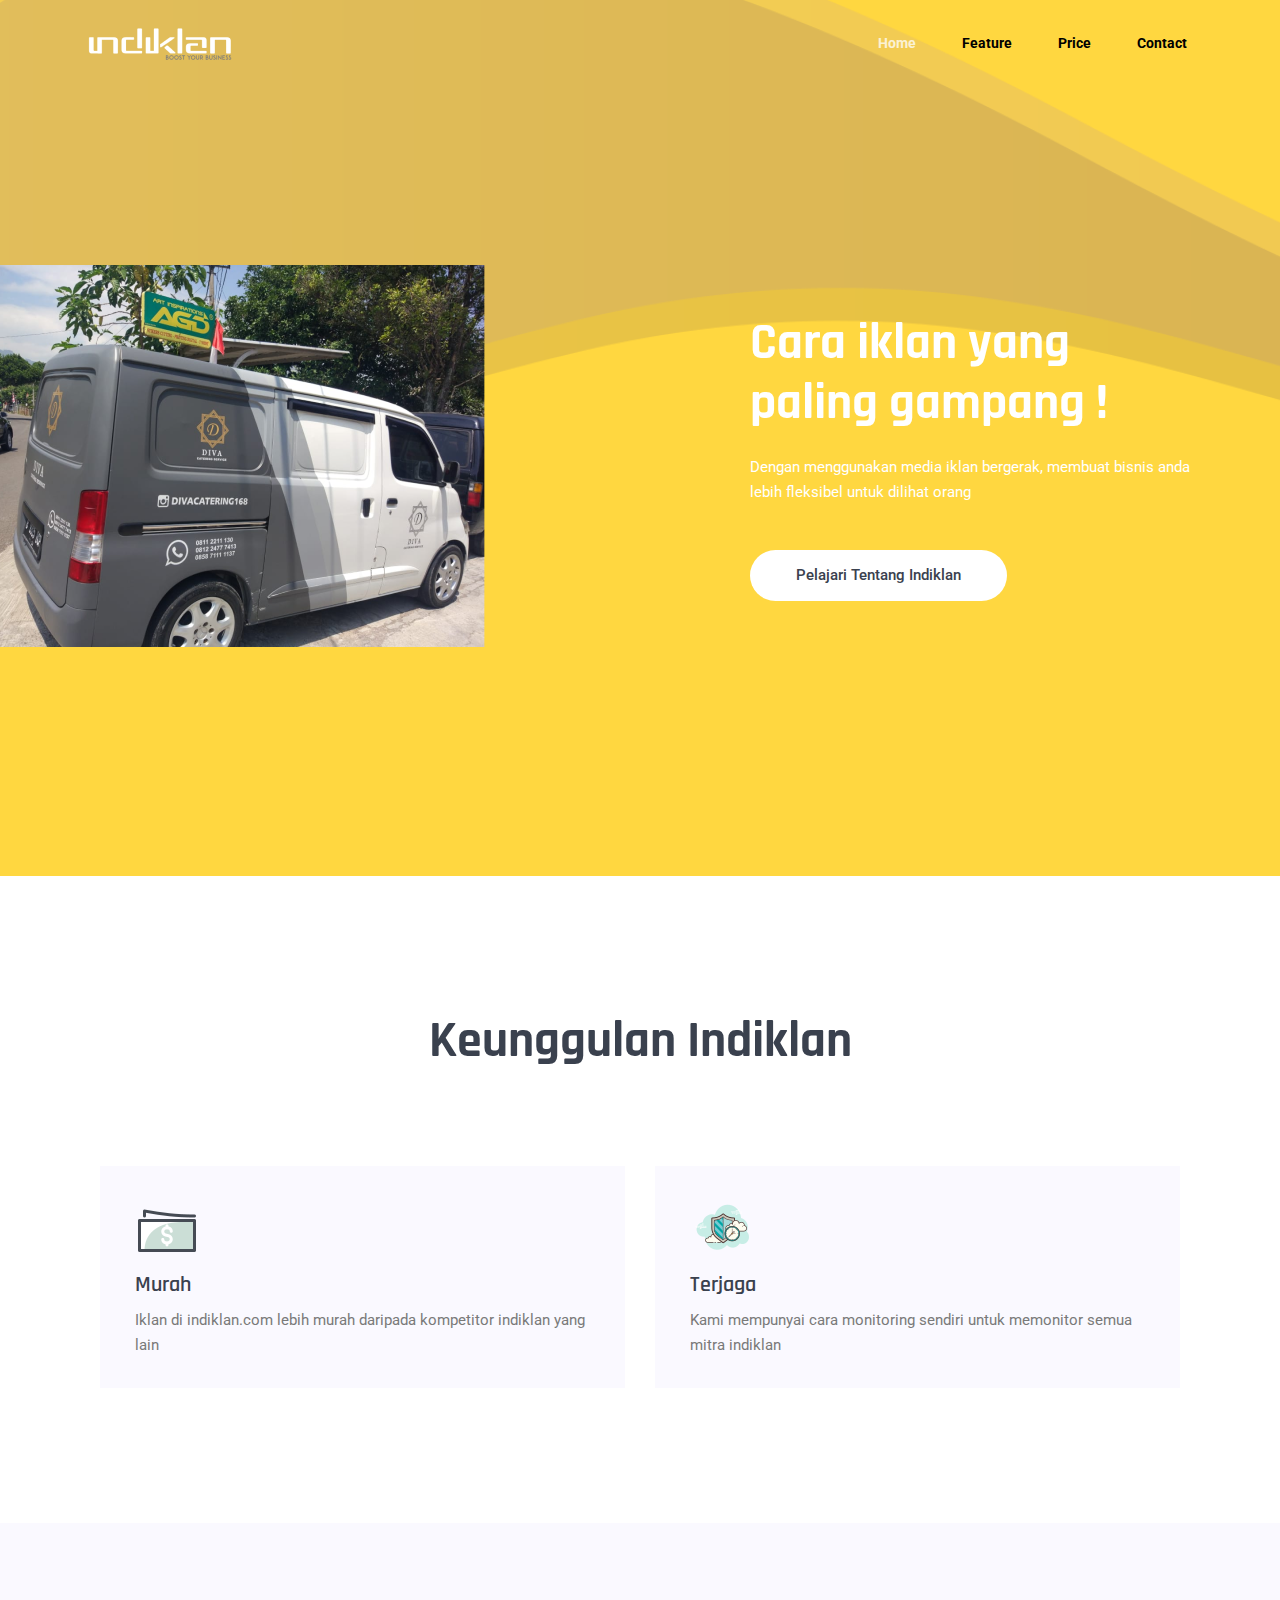
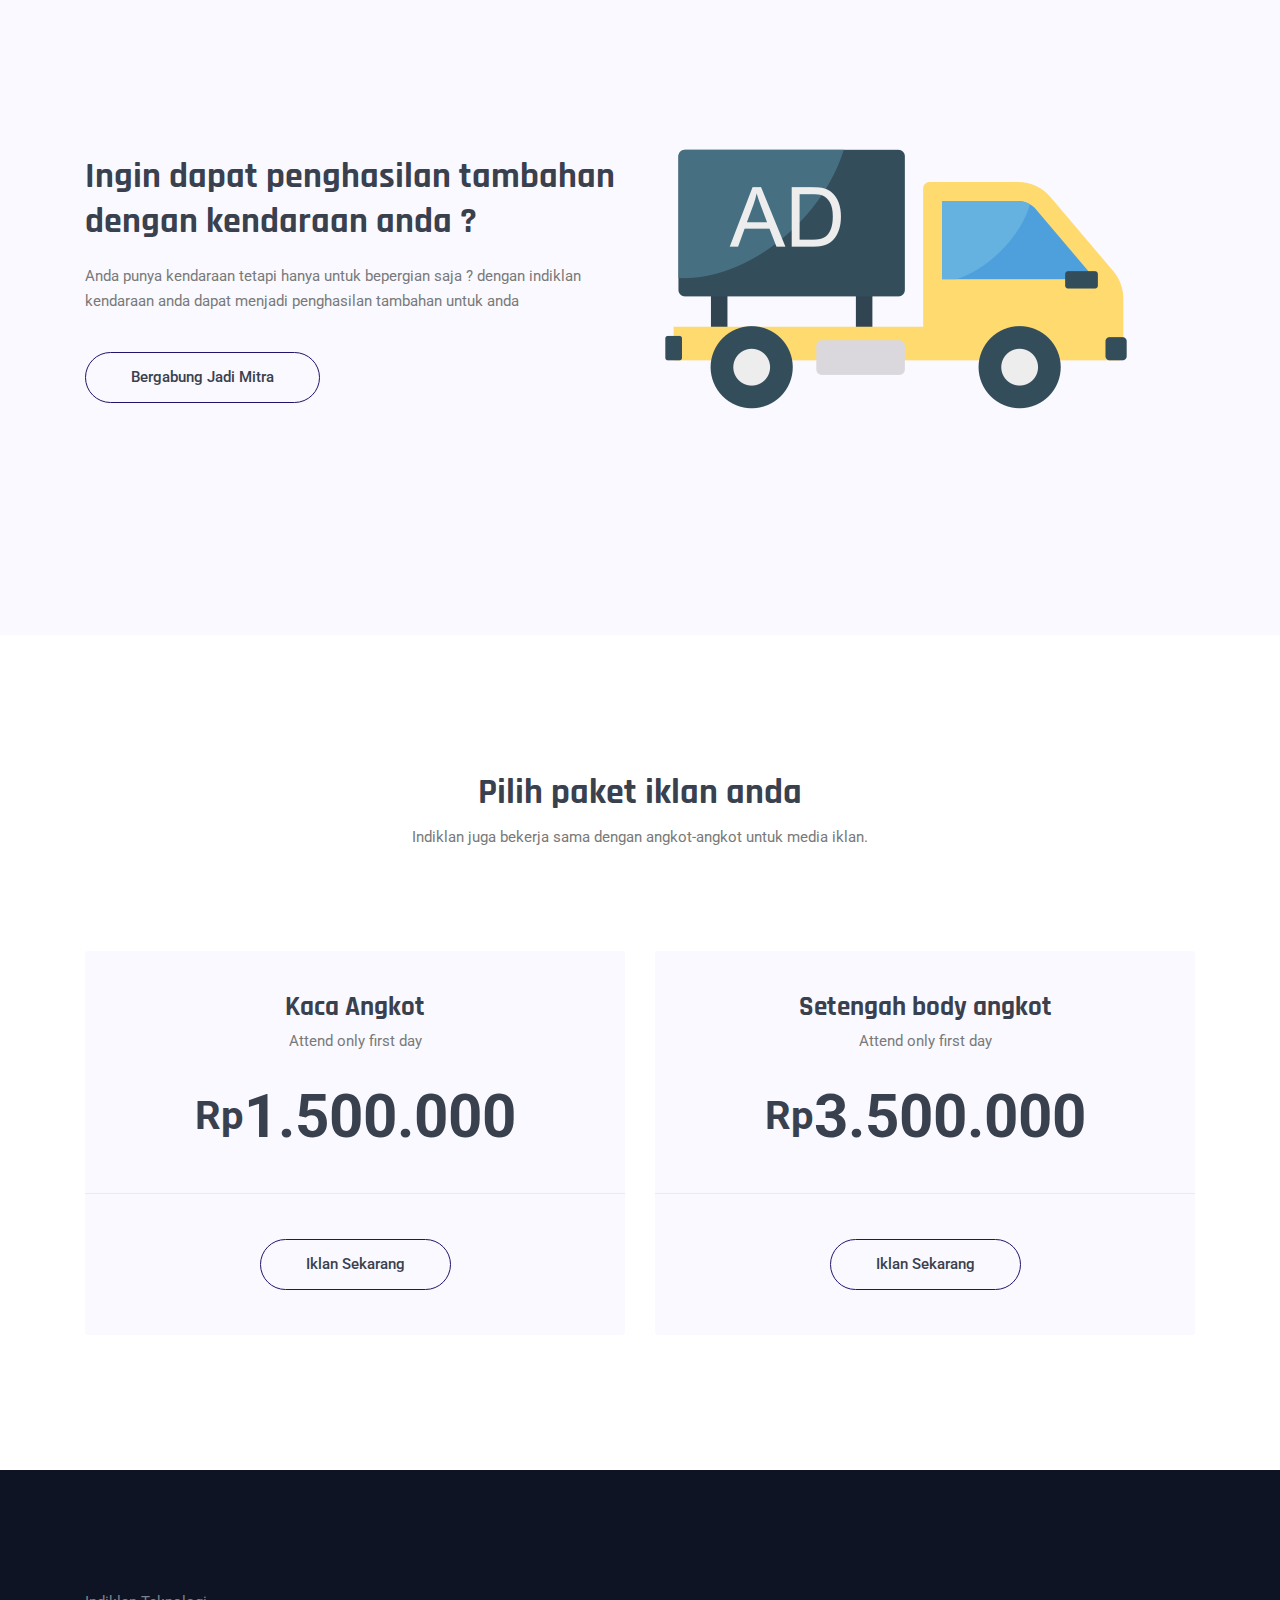
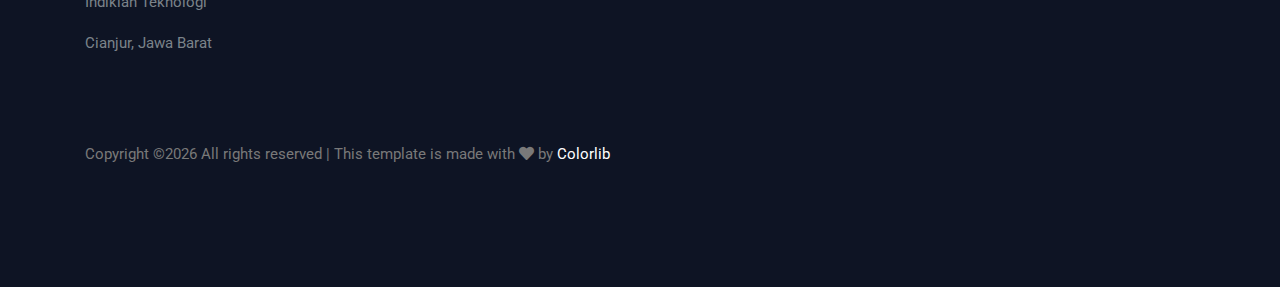
==== index.html @ 78832975 "First commit" ====
<!DOCTYPE html>
<html lang="en">
<head>
  <meta charset="UTF-8">
  <meta name="viewport" content="width=device-width, initial-scale=1.0">
  <meta http-equiv="X-UA-Compatible" content="ie=edge">
  <title>Indiklan Teknologi</title>
	<link rel="icon" href="img/Titleicon.png" type="image/png">

  <link rel="stylesheet" href="vendors/bootstrap/bootstrap.min.css">
  <link rel="stylesheet" href="vendors/fontawesome/css/all.min.css">
  <link rel="stylesheet" href="vendors/themify-icons/themify-icons.css">
  <link rel="stylesheet" href="vendors/linericon/style.css">
  <link rel="stylesheet" href="vendors/owl-carousel/owl.theme.default.min.css">
  <link rel="stylesheet" href="vendors/owl-carousel/owl.carousel.min.css">

  <link rel="stylesheet" href="css/style.css">
</head>
<body>
  <!--================Header Menu Area =================-->
  <header class="header_area">
    <div class="main_menu">
      <nav class="navbar navbar-expand-lg navbar-light">
        <div class="container box_1620">
          <!-- Brand and toggle get grouped for better mobile display -->
          <a class="navbar-brand logo_h" href="index.html"><img src="img/logo-indiklan.png" alt=""></a>
          <button class="navbar-toggler" type="button" data-toggle="collapse" data-target="#navbarSupportedContent" aria-controls="navbarSupportedContent" aria-expanded="false" aria-label="Toggle navigation">
            <span class="icon-bar"></span>
            <span class="icon-bar"></span>
            <span class="icon-bar"></span>
          </button>
          <!-- Collect the nav links, forms, and other content for toggling -->
          <div class="collapse navbar-collapse offset" id="navbarSupportedContent">
            <ul class="nav navbar-nav menu_nav justify-content-end">
              <li class="nav-item active"><a class="nav-link" href="index.html">Home</a></li> 
              <li class="nav-item"><a class="nav-link" href="#feature">Feature</a></li> 
              <li class="nav-item"><a class="nav-link" href="#price">Price</a>
              <li class="nav-item"><a class="nav-link" href="contact.html">Contact</a></li>
            </ul>
          </div> 
        </div>
      </nav>
    </div>
  </header>
  <!--================Header Menu Area =================-->


  <main class="side-main">
    <!--================ Hero sm Banner start =================-->      
    <section class="hero-banner mb-30px">
      <div class="container">
        <div class="row">
          <div class="col-lg-7">
            <div class="hero-banner__img">
              <img class="img-fluid" src="img/home/car-sample.png" alt="">
            </div>
          </div>
          <div class="col-lg-5 pt-5">
            <div class="hero-banner__content">
              <h1>Cara iklan yang paling gampang !</h1>
              <p>Dengan menggunakan media iklan bergerak, membuat bisnis anda lebih fleksibel untuk dilihat orang</p>
              <a class="button bg" href="#">Pelajari tentang Indiklan</a>
            </div>
          </div>
        </div>
      </div>
    </section>
    <!--================ Hero sm Banner end =================-->

    <!--================ Feature section start =================-->      
    <section id="feature" class="section-margin">
      <div class="container">
        <div class="section-intro pb-85px text-center">
          <h1 class="section-intro__title">Keunggulan Indiklan</h1>
        </div>

        <div class="container">
          <div class="row">
            <div class="col-lg-6">
              <div class="card card-feature text-center text-lg-left mb-4 mb-lg-0">
                <span class="card-feature__icon">
                  <img class="img-fluid" src="img/home/icons8-money-64.png" alt="Icons made by from www.flaticon.com">
                </span>
                <h3 class="card-feature__title">Murah</h3>
                <p class="card-feature__subtitle">Iklan di indiklan.com lebih murah daripada kompetitor indiklan yang lain</p>
              </div>
            </div>
            <div class="col-lg-6">
              <div class="card card-feature text-center text-lg-left mb-4 mb-lg-0">
                <span class="card-feature__icon">
                  <img class="img-fluid" src="img/home/icons8-security-time-64.png" alt="Icons made by from www.flaticon.com">
                </span>
                <h3 class="card-feature__title">Terjaga</h3>
                <p class="card-feature__subtitle">Kami mempunyai cara monitoring sendiri untuk memonitor semua mitra indiklan</p>
              </div>
            </div>
          </div>
        </div>
      </div>
    </section>
    <!--================ Feature section end =================-->      
    
    <!--================ about section start =================-->      
    <section class="section-padding--small bg-magnolia">
      <div class="container">
        <div class="row no-gutters align-items-center">
          <div class="col-md-6 mb-5 mb-md-0">
            <div class="about__content">
              <h2>Ingin dapat penghasilan tambahan dengan kendaraan anda ?</h2>
              <p>Anda punya kendaraan tetapi hanya untuk bepergian saja ? dengan indiklan kendaraan anda dapat menjadi penghasilan tambahan untuk anda</p>
              <a class="button button-light" href="#">Bergabung jadi mitra</a>
            </div>
          </div>
          <div class="col-md-6">
            <div class="about__img">
              <img class="img-fluid" src="img/banner/truck.png" alt="Icons made by from www.flaticon.com">
            </div>
          </div>
        </div>
      </div>
    </section>
    <!--================ about section end =================-->      

    <!--================ Pricing section start =================-->      
    <section id="price" class="section-margin">
      <div class="container">
        <div class="section-intro pb-85px text-center">
          <h2 class="section-intro__title">Pilih paket iklan anda</h2>
          <p>Indiklan juga bekerja sama dengan angkot-angkot untuk media iklan.</p>
        </div>

        <div class="row">
          <div class="col-md-6 col-lg-6 mb-6 mb-lg-0">
            <div class="card text-center card-pricing">
              <div class="card-pricing__header">
                <h4>Kaca Angkot</h4>
                <p>Attend only first day</p>
                <h1 class="card-pricing__price"><span>Rp</span>1.500.000</h1>
              </div>
              <div class="card-pricing__footer">
                <button class="button button-light">Iklan sekarang</button>
              </div>
            </div>
          </div>

          <div class="col-md-6 col-lg-6 mb-6 mb-lg-0">
            <div class="card text-center card-pricing">
              <div class="card-pricing__header">
                <h4>Setengah body angkot</h4>
                <p>Attend only first day</p>
                <h1 class="card-pricing__price"><span>Rp</span>3.500.000</h1>
              </div>
              <div class="card-pricing__footer">
                <button class="button button-light">Iklan sekarang</button>
              </div>
            </div>
          </div>

        </div>
      </div>
    </section>
    <!--================ Pricing section end =================-->      
  </main>


  <!-- ================ start footer Area ================= -->
  <footer class="footer-area section-gap">
		<div class="container">
			<div class="row">
				<div class="col-xl-2 col-sm-6 mb-4 mb-xl-0 single-footer-widget">
          <p>Indiklan Teknologi</p>
          <p>Cianjur, Jawa Barat</p>
        </div>
			</div>
			<div class="footer-bottom row align-items-center text-center text-lg-left">
				<p class="footer-text m-0 col-lg-8 col-md-12"><!-- Link back to Colorlib can't be removed. Template is licensed under CC BY 3.0. -->
Copyright &copy;<script>document.write(new Date().getFullYear());</script> All rights reserved | This template is made with <i class="fa fa-heart" aria-hidden="true"></i> by <a href="https://colorlib.com" target="_blank">Colorlib</a>
			</div>
		</div>
	</footer>
  <!-- ================ End footer Area ================= -->

  <script src="vendors/jquery/jquery-3.2.1.min.js"></script>
  <script src="vendors/bootstrap/bootstrap.bundle.min.js"></script>
  <script src="vendors/owl-carousel/owl.carousel.min.js"></script>
  <script src="js/jquery.ajaxchimp.min.js"></script>
  <script src="js/mail-script.js"></script>
  <script src="js/main.js"></script>
</body>
</html>
---- vendors/fontawesome/css/all.min.css ----
.fa,.fab,.fal,.far,.fas{-moz-osx-font-smoothing:grayscale;-webkit-font-smoothing:antialiased;display:inline-block;font-style:normal;font-variant:normal;text-rendering:auto;line-height:1}.fa-lg{font-size:1.33333em;line-height:.75em;vertical-align:-.0667em}.fa-xs{font-size:.75em}.fa-sm{font-size:.875em}.fa-1x{font-size:1em}.fa-2x{font-size:2em}.fa-3x{font-size:3em}.fa-4x{font-size:4em}.fa-5x{font-size:5em}.fa-6x{font-size:6em}.fa-7x{font-size:7em}.fa-8x{font-size:8em}.fa-9x{font-size:9em}.fa-10x{font-size:10em}.fa-fw{text-align:center;width:1.25em}.fa-ul{list-style-type:none;margin-left:2.5em;padding-left:0}.fa-ul>li{position:relative}.fa-li{left:-2em;position:absolute;text-align:center;width:2em;line-height:inherit}.fa-border{border:.08em solid #eee;border-radius:.1em;padding:.2em .25em .15em}.fa-pull-left{float:left}.fa-pull-right{float:right}.fa.fa-pull-left,.fab.fa-pull-left,.fal.fa-pull-left,.far.fa-pull-left,.fas.fa-pull-left{margin-right:.3em}.fa.fa-pull-right,.fab.fa-pull-right,.fal.fa-pull-right,.far.fa-pull-right,.fas.fa-pull-right{margin-left:.3em}.fa-spin{animation:fa-spin 2s infinite linear}.fa-pulse{animation:fa-spin 1s infinite steps(8)}@keyframes fa-spin{0%{transform:rotate(0deg)}to{transform:rotate(1turn)}}.fa-rotate-90{-ms-filter:"progid:DXImageTransform.Microsoft.BasicImage(rotation=1)";transform:rotate(90deg)}.fa-rotate-180{-ms-filter:"progid:DXImageTransform.Microsoft.BasicImage(rotation=2)";transform:rotate(180deg)}.fa-rotate-270{-ms-filter:"progid:DXImageTransform.Microsoft.BasicImage(rotation=3)";transform:rotate(270deg)}.fa-flip-horizontal{-ms-filter:"progid:DXImageTransform.Microsoft.BasicImage(rotation=0, mirror=1)";transform:scaleX(-1)}.fa-flip-vertical{transform:scaleY(-1)}.fa-flip-horizontal.fa-flip-vertical,.fa-flip-vertical{-ms-filter:"progid:DXImageTransform.Microsoft.BasicImage(rotation=2, mirror=1)"}.fa-flip-horizontal.fa-flip-vertical{transform:scale(-1)}:root .fa-flip-horizontal,:root .fa-flip-vertical,:root .fa-rotate-90,:root .fa-rotate-180,:root .fa-rotate-270{filter:none}.fa-stack{display:inline-block;height:2em;line-height:2em;position:relative;vertical-align:middle;width:2.5em}.fa-stack-1x,.fa-stack-2x{left:0;position:absolute;text-align:center;width:100%}.fa-stack-1x{line-height:inherit}.fa-stack-2x{font-size:2em}.fa-inverse{color:#fff}.fa-500px:before{content:"\f26e"}.fa-accessible-icon:before{content:"\f368"}.fa-accusoft:before{content:"\f369"}.fa-acquisitions-incorporated:before{content:"\f6af"}.fa-ad:before{content:"\f641"}.fa-address-book:before{content:"\f2b9"}.fa-address-card:before{content:"\f2bb"}.fa-adjust:before{content:"\f042"}.fa-adn:before{content:"\f170"}.fa-adobe:before{content:"\f778"}.fa-adversal:before{content:"\f36a"}.fa-affiliatetheme:before{content:"\f36b"}.fa-air-freshener:before{content:"\f5d0"}.fa-algolia:before{content:"\f36c"}.fa-align-center:before{content:"\f037"}.fa-align-justify:before{content:"\f039"}.fa-align-left:before{content:"\f036"}.fa-align-right:before{content:"\f038"}.fa-alipay:before{content:"\f642"}.fa-allergies:before{content:"\f461"}.fa-amazon:before{content:"\f270"}.fa-amazon-pay:before{content:"\f42c"}.fa-ambulance:before{content:"\f0f9"}.fa-american-sign-language-interpreting:before{content:"\f2a3"}.fa-amilia:before{content:"\f36d"}.fa-anchor:before{content:"\f13d"}.fa-android:before{content:"\f17b"}.fa-angellist:before{content:"\f209"}.fa-angle-double-down:before{content:"\f103"}.fa-angle-double-left:before{content:"\f100"}.fa-angle-double-right:before{content:"\f101"}.fa-angle-double-up:before{content:"\f102"}.fa-angle-down:before{content:"\f107"}.fa-angle-left:before{content:"\f104"}.fa-angle-right:before{content:"\f105"}.fa-angle-up:before{content:"\f106"}.fa-angry:before{content:"\f556"}.fa-angrycreative:before{content:"\f36e"}.fa-angular:before{content:"\f420"}.fa-ankh:before{content:"\f644"}.fa-app-store:before{content:"\f36f"}.fa-app-store-ios:before{content:"\f370"}.fa-apper:before{content:"\f371"}.fa-apple:before{content:"\f179"}.fa-apple-alt:before{content:"\f5d1"}.fa-apple-pay:before{content:"\f415"}.fa-archive:before{content:"\f187"}.fa-archway:before{content:"\f557"}.fa-arrow-alt-circle-down:before{content:"\f358"}.fa-arrow-alt-circle-left:before{content:"\f359"}.fa-arrow-alt-circle-right:before{content:"\f35a"}.fa-arrow-alt-circle-up:before{content:"\f35b"}.fa-arrow-circle-down:before{content:"\f0ab"}.fa-arrow-circle-left:before{content:"\f0a8"}.fa-arrow-circle-right:before{content:"\f0a9"}.fa-arrow-circle-up:before{content:"\f0aa"}.fa-arrow-down:before{content:"\f063"}.fa-arrow-left:before{content:"\f060"}.fa-arrow-right:before{content:"\f061"}.fa-arrow-up:before{content:"\f062"}.fa-arrows-alt:before{content:"\f0b2"}.fa-arrows-alt-h:before{content:"\f337"}.fa-arrows-alt-v:before{content:"\f338"}.fa-artstation:before{content:"\f77a"}.fa-assistive-listening-systems:before{content:"\f2a2"}.fa-asterisk:before{content:"\f069"}.fa-asymmetrik:before{content:"\f372"}.fa-at:before{content:"\f1fa"}.fa-atlas:before{content:"\f558"}.fa-atlassian:before{content:"\f77b"}.fa-atom:before{content:"\f5d2"}.fa-audible:before{content:"\f373"}.fa-audio-description:before{content:"\f29e"}.fa-autoprefixer:before{content:"\f41c"}.fa-avianex:before{content:"\f374"}.fa-aviato:before{content:"\f421"}.fa-award:before{content:"\f559"}.fa-aws:before{content:"\f375"}.fa-baby:before{content:"\f77c"}.fa-baby-carriage:before{content:"\f77d"}.fa-backspace:before{content:"\f55a"}.fa-backward:before{content:"\f04a"}.fa-balance-scale:before{content:"\f24e"}.fa-ban:before{content:"\f05e"}.fa-band-aid:before{content:"\f462"}.fa-bandcamp:before{content:"\f2d5"}.fa-barcode:before{content:"\f02a"}.fa-bars:before{content:"\f0c9"}.fa-baseball-ball:before{content:"\f433"}.fa-basketball-ball:before{content:"\f434"}.fa-bath:before{content:"\f2cd"}.fa-battery-empty:before{content:"\f244"}.fa-battery-full:before{content:"\f240"}.fa-battery-half:before{content:"\f242"}.fa-battery-quarter:before{content:"\f243"}.fa-battery-three-quarters:before{content:"\f241"}.fa-bed:before{content:"\f236"}.fa-beer:before{content:"\f0fc"}.fa-behance:before{content:"\f1b4"}.fa-behance-square:before{content:"\f1b5"}.fa-bell:before{content:"\f0f3"}.fa-bell-slash:before{content:"\f1f6"}.fa-bezier-curve:before{content:"\f55b"}.fa-bible:before{content:"\f647"}.fa-bicycle:before{content:"\f206"}.fa-bimobject:before{content:"\f378"}.fa-binoculars:before{content:"\f1e5"}.fa-biohazard:before{content:"\f780"}.fa-birthday-cake:before{content:"\f1fd"}.fa-bitbucket:before{content:"\f171"}.fa-bitcoin:before{content:"\f379"}.fa-bity:before{content:"\f37a"}.fa-black-tie:before{content:"\f27e"}.fa-blackberry:before{content:"\f37b"}.fa-blender:before{content:"\f517"}.fa-blender-phone:before{content:"\f6b6"}.fa-blind:before{content:"\f29d"}.fa-blog:before{content:"\f781"}.fa-blogger:before{content:"\f37c"}.fa-blogger-b:before{content:"\f37d"}.fa-bluetooth:before{content:"\f293"}.fa-bluetooth-b:before{content:"\f294"}.fa-bold:before{content:"\f032"}.fa-bolt:before{content:"\f0e7"}.fa-bomb:before{content:"\f1e2"}.fa-bone:before{content:"\f5d7"}.fa-bong:before{content:"\f55c"}.fa-book:before{content:"\f02d"}.fa-book-dead:before{content:"\f6b7"}.fa-book-open:before{content:"\f518"}.fa-book-reader:before{content:"\f5da"}.fa-bookmark:before{content:"\f02e"}.fa-bowling-ball:before{content:"\f436"}.fa-box:before{content:"\f466"}.fa-box-open:before{content:"\f49e"}.fa-boxes:before{content:"\f468"}.fa-braille:before{content:"\f2a1"}.fa-brain:before{content:"\f5dc"}.fa-briefcase:before{content:"\f0b1"}.fa-briefcase-medical:before{content:"\f469"}.fa-broadcast-tower:before{content:"\f519"}.fa-broom:before{content:"\f51a"}.fa-brush:before{content:"\f55d"}.fa-btc:before{content:"\f15a"}.fa-bug:before{content:"\f188"}.fa-building:before{content:"\f1ad"}.fa-bullhorn:before{content:"\f0a1"}.fa-bullseye:before{content:"\f140"}.fa-burn:before{content:"\f46a"}.fa-buromobelexperte:before{content:"\f37f"}.fa-bus:before{content:"\f207"}.fa-bus-alt:before{content:"\f55e"}.fa-business-time:before{content:"\f64a"}.fa-buysellads:before{content:"\f20d"}.fa-calculator:before{content:"\f1ec"}.fa-calendar:before{content:"\f133"}.fa-calendar-alt:before{content:"\f073"}.fa-calendar-check:before{content:"\f274"}.fa-calendar-day:before{content:"\f783"}.fa-calendar-minus:before{content:"\f272"}.fa-calendar-plus:before{content:"\f271"}.fa-calendar-times:before{content:"\f273"}.fa-calendar-week:before{content:"\f784"}.fa-camera:before{content:"\f030"}.fa-camera-retro:before{content:"\f083"}.fa-campground:before{content:"\f6bb"}.fa-canadian-maple-leaf:before{content:"\f785"}.fa-candy-cane:before{content:"\f786"}.fa-cannabis:before{content:"\f55f"}.fa-capsules:before{content:"\f46b"}.fa-car:before{content:"\f1b9"}.fa-car-alt:before{content:"\f5de"}.fa-car-battery:before{content:"\f5df"}.fa-car-crash:before{content:"\f5e1"}.fa-car-side:before{content:"\f5e4"}.fa-caret-down:before{content:"\f0d7"}.fa-caret-left:before{content:"\f0d9"}.fa-caret-right:before{content:"\f0da"}.fa-caret-square-down:before{content:"\f150"}.fa-caret-square-left:before{content:"\f191"}.fa-caret-square-right:before{content:"\f152"}.fa-caret-square-up:before{content:"\f151"}.fa-caret-up:before{content:"\f0d8"}.fa-carrot:before{content:"\f787"}.fa-cart-arrow-down:before{content:"\f218"}.fa-cart-plus:before{content:"\f217"}.fa-cash-register:before{content:"\f788"}.fa-cat:before{content:"\f6be"}.fa-cc-amazon-pay:before{content:"\f42d"}.fa-cc-amex:before{content:"\f1f3"}.fa-cc-apple-pay:before{content:"\f416"}.fa-cc-diners-club:before{content:"\f24c"}.fa-cc-discover:before{content:"\f1f2"}.fa-cc-jcb:before{content:"\f24b"}.fa-cc-mastercard:before{content:"\f1f1"}.fa-cc-paypal:before{content:"\f1f4"}.fa-cc-stripe:before{content:"\f1f5"}.fa-cc-visa:before{content:"\f1f0"}.fa-centercode:before{content:"\f380"}.fa-centos:before{content:"\f789"}.fa-certificate:before{content:"\f0a3"}.fa-chair:before{content:"\f6c0"}.fa-chalkboard:before{content:"\f51b"}.fa-chalkboard-teacher:before{content:"\f51c"}.fa-charging-station:before{content:"\f5e7"}.fa-chart-area:before{content:"\f1fe"}.fa-chart-bar:before{content:"\f080"}.fa-chart-line:before{content:"\f201"}.fa-chart-pie:before{content:"\f200"}.fa-check:before{content:"\f00c"}.fa-check-circle:before{content:"\f058"}.fa-check-double:before{content:"\f560"}.fa-check-square:before{content:"\f14a"}.fa-chess:before{content:"\f439"}.fa-chess-bishop:before{content:"\f43a"}.fa-chess-board:before{content:"\f43c"}.fa-chess-king:before{content:"\f43f"}.fa-chess-knight:before{content:"\f441"}.fa-chess-pawn:before{content:"\f443"}.fa-chess-queen:before{content:"\f445"}.fa-chess-rook:before{content:"\f447"}.fa-chevron-circle-down:before{content:"\f13a"}.fa-chevron-circle-left:before{content:"\f137"}.fa-chevron-circle-right:before{content:"\f138"}.fa-chevron-circle-up:before{content:"\f139"}.fa-chevron-down:before{content:"\f078"}.fa-chevron-left:before{content:"\f053"}.fa-chevron-right:before{content:"\f054"}.fa-chevron-up:before{content:"\f077"}.fa-child:before{content:"\f1ae"}.fa-chrome:before{content:"\f268"}.fa-church:before{content:"\f51d"}.fa-circle:before{content:"\f111"}.fa-circle-notch:before{content:"\f1ce"}.fa-city:before{content:"\f64f"}.fa-clipboard:before{content:"\f328"}.fa-clipboard-check:before{content:"\f46c"}.fa-clipboard-list:before{content:"\f46d"}.fa-clock:before{content:"\f017"}.fa-clone:before{content:"\f24d"}.fa-closed-captioning:before{content:"\f20a"}.fa-cloud:before{content:"\f0c2"}.fa-cloud-download-alt:before{content:"\f381"}.fa-cloud-meatball:before{content:"\f73b"}.fa-cloud-moon:before{content:"\f6c3"}.fa-cloud-moon-rain:before{content:"\f73c"}.fa-cloud-rain:before{content:"\f73d"}.fa-cloud-showers-heavy:before{content:"\f740"}.fa-cloud-sun:before{content:"\f6c4"}.fa-cloud-sun-rain:before{content:"\f743"}.fa-cloud-upload-alt:before{content:"\f382"}.fa-cloudscale:before{content:"\f383"}.fa-cloudsmith:before{content:"\f384"}.fa-cloudversify:before{content:"\f385"}.fa-cocktail:before{content:"\f561"}.fa-code:before{content:"\f121"}.fa-code-branch:before{content:"\f126"}.fa-codepen:before{content:"\f1cb"}.fa-codiepie:before{content:"\f284"}.fa-coffee:before{content:"\f0f4"}.fa-cog:before{content:"\f013"}.fa-cogs:before{content:"\f085"}.fa-coins:before{content:"\f51e"}.fa-columns:before{content:"\f0db"}.fa-comment:before{content:"\f075"}.fa-comment-alt:before{content:"\f27a"}.fa-comment-dollar:before{content:"\f651"}.fa-comment-dots:before{content:"\f4ad"}.fa-comment-slash:before{content:"\f4b3"}.fa-comments:before{content:"\f086"}.fa-comments-dollar:before{content:"\f653"}.fa-compact-disc:before{content:"\f51f"}.fa-compass:before{content:"\f14e"}.fa-compress:before{content:"\f066"}.fa-compress-arrows-alt:before{content:"\f78c"}.fa-concierge-bell:before{content:"\f562"}.fa-confluence:before{content:"\f78d"}.fa-connectdevelop:before{content:"\f20e"}.fa-contao:before{content:"\f26d"}.fa-cookie:before{content:"\f563"}.fa-cookie-bite:before{content:"\f564"}.fa-copy:before{content:"\f0c5"}.fa-copyright:before{content:"\f1f9"}.fa-couch:before{content:"\f4b8"}.fa-cpanel:before{content:"\f388"}.fa-creative-commons:before{content:"\f25e"}.fa-creative-commons-by:before{content:"\f4e7"}.fa-creative-commons-nc:before{content:"\f4e8"}.fa-creative-commons-nc-eu:before{content:"\f4e9"}.fa-creative-commons-nc-jp:before{content:"\f4ea"}.fa-creative-commons-nd:before{content:"\f4eb"}.fa-creative-commons-pd:before{content:"\f4ec"}.fa-creative-commons-pd-alt:before{content:"\f4ed"}.fa-creative-commons-remix:before{content:"\f4ee"}.fa-creative-commons-sa:before{content:"\f4ef"}.fa-creative-commons-sampling:before{content:"\f4f0"}.fa-creative-commons-sampling-plus:before{content:"\f4f1"}.fa-creative-commons-share:before{content:"\f4f2"}.fa-creative-commons-zero:before{content:"\f4f3"}.fa-credit-card:before{content:"\f09d"}.fa-critical-role:before{content:"\f6c9"}.fa-crop:before{content:"\f125"}.fa-crop-alt:before{content:"\f565"}.fa-cross:before{content:"\f654"}.fa-crosshairs:before{content:"\f05b"}.fa-crow:before{content:"\f520"}.fa-crown:before{content:"\f521"}.fa-css3:before{content:"\f13c"}.fa-css3-alt:before{content:"\f38b"}.fa-cube:before{content:"\f1b2"}.fa-cubes:before{content:"\f1b3"}.fa-cut:before{content:"\f0c4"}.fa-cuttlefish:before{content:"\f38c"}.fa-d-and-d:before{content:"\f38d"}.fa-d-and-d-beyond:before{content:"\f6ca"}.fa-dashcube:before{content:"\f210"}.fa-database:before{content:"\f1c0"}.fa-deaf:before{content:"\f2a4"}.fa-delicious:before{content:"\f1a5"}.fa-democrat:before{content:"\f747"}.fa-deploydog:before{content:"\f38e"}.fa-deskpro:before{content:"\f38f"}.fa-desktop:before{content:"\f108"}.fa-dev:before{content:"\f6cc"}.fa-deviantart:before{content:"\f1bd"}.fa-dharmachakra:before{content:"\f655"}.fa-dhl:before{content:"\f790"}.fa-diagnoses:before{content:"\f470"}.fa-diaspora:before{content:"\f791"}.fa-dice:before{content:"\f522"}.fa-dice-d20:before{content:"\f6cf"}.fa-dice-d6:before{content:"\f6d1"}.fa-dice-five:before{content:"\f523"}.fa-dice-four:before{content:"\f524"}.fa-dice-one:before{content:"\f525"}.fa-dice-six:before{content:"\f526"}.fa-dice-three:before{content:"\f527"}.fa-dice-two:before{content:"\f528"}.fa-digg:before{content:"\f1a6"}.fa-digital-ocean:before{content:"\f391"}.fa-digital-tachograph:before{content:"\f566"}.fa-directions:before{content:"\f5eb"}.fa-discord:before{content:"\f392"}.fa-discourse:before{content:"\f393"}.fa-divide:before{content:"\f529"}.fa-dizzy:before{content:"\f567"}.fa-dna:before{content:"\f471"}.fa-dochub:before{content:"\f394"}.fa-docker:before{content:"\f395"}.fa-dog:before{content:"\f6d3"}.fa-dollar-sign:before{content:"\f155"}.fa-dolly:before{content:"\f472"}.fa-dolly-flatbed:before{content:"\f474"}.fa-donate:before{content:"\f4b9"}.fa-door-closed:before{content:"\f52a"}.fa-door-open:before{content:"\f52b"}.fa-dot-circle:before{content:"\f192"}.fa-dove:before{content:"\f4ba"}.fa-download:before{content:"\f019"}.fa-draft2digital:before{content:"\f396"}.fa-drafting-compass:before{content:"\f568"}.fa-dragon:before{content:"\f6d5"}.fa-draw-polygon:before{content:"\f5ee"}.fa-dribbble:before{content:"\f17d"}.fa-dribbble-square:before{content:"\f397"}.fa-dropbox:before{content:"\f16b"}.fa-drum:before{content:"\f569"}.fa-drum-steelpan:before{content:"\f56a"}.fa-drumstick-bite:before{content:"\f6d7"}.fa-drupal:before{content:"\f1a9"}.fa-dumbbell:before{content:"\f44b"}.fa-dumpster:before{content:"\f793"}.fa-dumpster-fire:before{content:"\f794"}.fa-dungeon:before{content:"\f6d9"}.fa-dyalog:before{content:"\f399"}.fa-earlybirds:before{content:"\f39a"}.fa-ebay:before{content:"\f4f4"}.fa-edge:before{content:"\f282"}.fa-edit:before{content:"\f044"}.fa-eject:before{content:"\f052"}.fa-elementor:before{content:"\f430"}.fa-ellipsis-h:before{content:"\f141"}.fa-ellipsis-v:before{content:"\f142"}.fa-ello:before{content:"\f5f1"}.fa-ember:before{content:"\f423"}.fa-empire:before{content:"\f1d1"}.fa-envelope:before{content:"\f0e0"}.fa-envelope-open:before{content:"\f2b6"}.fa-envelope-open-text:before{content:"\f658"}.fa-envelope-square:before{content:"\f199"}.fa-envira:before{content:"\f299"}.fa-equals:before{content:"\f52c"}.fa-eraser:before{content:"\f12d"}.fa-erlang:before{content:"\f39d"}.fa-ethereum:before{content:"\f42e"}.fa-ethernet:before{content:"\f796"}.fa-etsy:before{content:"\f2d7"}.fa-euro-sign:before{content:"\f153"}.fa-exchange-alt:before{content:"\f362"}.fa-exclamation:before{content:"\f12a"}.fa-exclamation-circle:before{content:"\f06a"}.fa-exclamation-triangle:before{content:"\f071"}.fa-expand:before{content:"\f065"}.fa-expand-arrows-alt:before{content:"\f31e"}.fa-expeditedssl:before{content:"\f23e"}.fa-external-link-alt:before{content:"\f35d"}.fa-external-link-square-alt:before{content:"\f360"}.fa-eye:before{content:"\f06e"}.fa-eye-dropper:before{content:"\f1fb"}.fa-eye-slash:before{content:"\f070"}.fa-facebook:before{content:"\f09a"}.fa-facebook-f:before{content:"\f39e"}.fa-facebook-messenger:before{content:"\f39f"}.fa-facebook-square:before{content:"\f082"}.fa-fantasy-flight-games:before{content:"\f6dc"}.fa-fast-backward:before{content:"\f049"}.fa-fast-forward:before{content:"\f050"}.fa-fax:before{content:"\f1ac"}.fa-feather:before{content:"\f52d"}.fa-feather-alt:before{content:"\f56b"}.fa-fedex:before{content:"\f797"}.fa-fedora:before{content:"\f798"}.fa-female:before{content:"\f182"}.fa-fighter-jet:before{content:"\f0fb"}.fa-figma:before{content:"\f799"}.fa-file:before{content:"\f15b"}.fa-file-alt:before{content:"\f15c"}.fa-file-archive:before{content:"\f1c6"}.fa-file-audio:before{content:"\f1c7"}.fa-file-code:before{content:"\f1c9"}.fa-file-contract:before{content:"\f56c"}.fa-file-csv:before{content:"\f6dd"}.fa-file-download:before{content:"\f56d"}.fa-file-excel:before{content:"\f1c3"}.fa-file-export:before{content:"\f56e"}.fa-file-image:before{content:"\f1c5"}.fa-file-import:before{content:"\f56f"}.fa-file-invoice:before{content:"\f570"}.fa-file-invoice-dollar:before{content:"\f571"}.fa-file-medical:before{content:"\f477"}.fa-file-medical-alt:before{content:"\f478"}.fa-file-pdf:before{content:"\f1c1"}.fa-file-powerpoint:before{content:"\f1c4"}.fa-file-prescription:before{content:"\f572"}.fa-file-signature:before{content:"\f573"}.fa-file-upload:before{content:"\f574"}.fa-file-video:before{content:"\f1c8"}.fa-file-word:before{content:"\f1c2"}.fa-fill:before{content:"\f575"}.fa-fill-drip:before{content:"\f576"}.fa-film:before{content:"\f008"}.fa-filter:before{content:"\f0b0"}.fa-fingerprint:before{content:"\f577"}.fa-fire:before{content:"\f06d"}.fa-fire-alt:before{content:"\f7e4"}.fa-fire-extinguisher:before{content:"\f134"}.fa-firefox:before{content:"\f269"}.fa-first-aid:before{content:"\f479"}.fa-first-order:before{content:"\f2b0"}.fa-first-order-alt:before{content:"\f50a"}.fa-firstdraft:before{content:"\f3a1"}.fa-fish:before{content:"\f578"}.fa-fist-raised:before{content:"\f6de"}.fa-flag:before{content:"\f024"}.fa-flag-checkered:before{content:"\f11e"}.fa-flag-usa:before{content:"\f74d"}.fa-flask:before{content:"\f0c3"}.fa-flickr:before{content:"\f16e"}.fa-flipboard:before{content:"\f44d"}.fa-flushed:before{content:"\f579"}.fa-fly:before{content:"\f417"}.fa-folder:before{content:"\f07b"}.fa-folder-minus:before{content:"\f65d"}.fa-folder-open:before{content:"\f07c"}.fa-folder-plus:before{content:"\f65e"}.fa-font:before{content:"\f031"}.fa-font-awesome:before{content:"\f2b4"}.fa-font-awesome-alt:before{content:"\f35c"}.fa-font-awesome-flag:before{content:"\f425"}.fa-font-awesome-logo-full:before{content:"\f4e6"}.fa-fonticons:before{content:"\f280"}.fa-fonticons-fi:before{content:"\f3a2"}.fa-football-ball:before{content:"\f44e"}.fa-fort-awesome:before{content:"\f286"}.fa-fort-awesome-alt:before{content:"\f3a3"}.fa-forumbee:before{content:"\f211"}.fa-forward:before{content:"\f04e"}.fa-foursquare:before{content:"\f180"}.fa-free-code-camp:before{content:"\f2c5"}.fa-freebsd:before{content:"\f3a4"}.fa-frog:before{content:"\f52e"}.fa-frown:before{content:"\f119"}.fa-frown-open:before{content:"\f57a"}.fa-fulcrum:before{content:"\f50b"}.fa-funnel-dollar:before{content:"\f662"}.fa-futbol:before{content:"\f1e3"}.fa-galactic-republic:before{content:"\f50c"}.fa-galactic-senate:before{content:"\f50d"}.fa-gamepad:before{content:"\f11b"}.fa-gas-pump:before{content:"\f52f"}.fa-gavel:before{content:"\f0e3"}.fa-gem:before{content:"\f3a5"}.fa-genderless:before{content:"\f22d"}.fa-get-pocket:before{content:"\f265"}.fa-gg:before{content:"\f260"}.fa-gg-circle:before{content:"\f261"}.fa-ghost:before{content:"\f6e2"}.fa-gift:before{content:"\f06b"}.fa-gifts:before{content:"\f79c"}.fa-git:before{content:"\f1d3"}.fa-git-square:before{content:"\f1d2"}.fa-github:before{content:"\f09b"}.fa-github-alt:before{content:"\f113"}.fa-github-square:before{content:"\f092"}.fa-gitkraken:before{content:"\f3a6"}.fa-gitlab:before{content:"\f296"}.fa-gitter:before{content:"\f426"}.fa-glass-cheers:before{content:"\f79f"}.fa-glass-martini:before{content:"\f000"}.fa-glass-martini-alt:before{content:"\f57b"}.fa-glass-whiskey:before{content:"\f7a0"}.fa-glasses:before{content:"\f530"}.fa-glide:before{content:"\f2a5"}.fa-glide-g:before{content:"\f2a6"}.fa-globe:before{content:"\f0ac"}.fa-globe-africa:before{content:"\f57c"}.fa-globe-americas:before{content:"\f57d"}.fa-globe-asia:before{content:"\f57e"}.fa-globe-europe:before{content:"\f7a2"}.fa-gofore:before{content:"\f3a7"}.fa-golf-ball:before{content:"\f450"}.fa-goodreads:before{content:"\f3a8"}.fa-goodreads-g:before{content:"\f3a9"}.fa-google:before{content:"\f1a0"}.fa-google-drive:before{content:"\f3aa"}.fa-google-play:before{content:"\f3ab"}.fa-google-plus:before{content:"\f2b3"}.fa-google-plus-g:before{content:"\f0d5"}.fa-google-plus-square:before{content:"\f0d4"}.fa-google-wallet:before{content:"\f1ee"}.fa-gopuram:before{content:"\f664"}.fa-graduation-cap:before{content:"\f19d"}.fa-gratipay:before{content:"\f184"}.fa-grav:before{content:"\f2d6"}.fa-greater-than:before{content:"\f531"}.fa-greater-than-equal:before{content:"\f532"}.fa-grimace:before{content:"\f57f"}.fa-grin:before{content:"\f580"}.fa-grin-alt:before{content:"\f581"}.fa-grin-beam:before{content:"\f582"}.fa-grin-beam-sweat:before{content:"\f583"}.fa-grin-hearts:before{content:"\f584"}.fa-grin-squint:before{content:"\f585"}.fa-grin-squint-tears:before{content:"\f586"}.fa-grin-stars:before{content:"\f587"}.fa-grin-tears:before{content:"\f588"}.fa-grin-tongue:before{content:"\f589"}.fa-grin-tongue-squint:before{content:"\f58a"}.fa-grin-tongue-wink:before{content:"\f58b"}.fa-grin-wink:before{content:"\f58c"}.fa-grip-horizontal:before{content:"\f58d"}.fa-grip-lines:before{content:"\f7a4"}.fa-grip-lines-vertical:before{content:"\f7a5"}.fa-grip-vertical:before{content:"\f58e"}.fa-gripfire:before{content:"\f3ac"}.fa-grunt:before{content:"\f3ad"}.fa-guitar:before{content:"\f7a6"}.fa-gulp:before{content:"\f3ae"}.fa-h-square:before{content:"\f0fd"}.fa-hacker-news:before{content:"\f1d4"}.fa-hacker-news-square:before{content:"\f3af"}.fa-hackerrank:before{content:"\f5f7"}.fa-hammer:before{content:"\f6e3"}.fa-hamsa:before{content:"\f665"}.fa-hand-holding:before{content:"\f4bd"}.fa-hand-holding-heart:before{content:"\f4be"}.fa-hand-holding-usd:before{content:"\f4c0"}.fa-hand-lizard:before{content:"\f258"}.fa-hand-paper:before{content:"\f256"}.fa-hand-peace:before{content:"\f25b"}.fa-hand-point-down:before{content:"\f0a7"}.fa-hand-point-left:before{content:"\f0a5"}.fa-hand-point-right:before{content:"\f0a4"}.fa-hand-point-up:before{content:"\f0a6"}.fa-hand-pointer:before{content:"\f25a"}.fa-hand-rock:before{content:"\f255"}.fa-hand-scissors:before{content:"\f257"}.fa-hand-spock:before{content:"\f259"}.fa-hands:before{content:"\f4c2"}.fa-hands-helping:before{content:"\f4c4"}.fa-handshake:before{content:"\f2b5"}.fa-hanukiah:before{content:"\f6e6"}.fa-hashtag:before{content:"\f292"}.fa-hat-wizard:before{content:"\f6e8"}.fa-haykal:before{content:"\f666"}.fa-hdd:before{content:"\f0a0"}.fa-heading:before{content:"\f1dc"}.fa-headphones:before{content:"\f025"}.fa-headphones-alt:before{content:"\f58f"}.fa-headset:before{content:"\f590"}.fa-heart:before{content:"\f004"}.fa-heart-broken:before{content:"\f7a9"}.fa-heartbeat:before{content:"\f21e"}.fa-helicopter:before{content:"\f533"}.fa-highlighter:before{content:"\f591"}.fa-hiking:before{content:"\f6ec"}.fa-hippo:before{content:"\f6ed"}.fa-hips:before{content:"\f452"}.fa-hire-a-helper:before{content:"\f3b0"}.fa-history:before{content:"\f1da"}.fa-hockey-puck:before{content:"\f453"}.fa-holly-berry:before{content:"\f7aa"}.fa-home:before{content:"\f015"}.fa-hooli:before{content:"\f427"}.fa-hornbill:before{content:"\f592"}.fa-horse:before{content:"\f6f0"}.fa-horse-head:before{content:"\f7ab"}.fa-hospital:before{content:"\f0f8"}.fa-hospital-alt:before{content:"\f47d"}.fa-hospital-symbol:before{content:"\f47e"}.fa-hot-tub:before{content:"\f593"}.fa-hotel:before{content:"\f594"}.fa-hotjar:before{content:"\f3b1"}.fa-hourglass:before{content:"\f254"}.fa-hourglass-end:before{content:"\f253"}.fa-hourglass-half:before{content:"\f252"}.fa-hourglass-start:before{content:"\f251"}.fa-house-damage:before{content:"\f6f1"}.fa-houzz:before{content:"\f27c"}.fa-hryvnia:before{content:"\f6f2"}.fa-html5:before{content:"\f13b"}.fa-hubspot:before{content:"\f3b2"}.fa-i-cursor:before{content:"\f246"}.fa-icicles:before{content:"\f7ad"}.fa-id-badge:before{content:"\f2c1"}.fa-id-card:before{content:"\f2c2"}.fa-id-card-alt:before{content:"\f47f"}.fa-igloo:before{content:"\f7ae"}.fa-image:before{content:"\f03e"}.fa-images:before{content:"\f302"}.fa-imdb:before{content:"\f2d8"}.fa-inbox:before{content:"\f01c"}.fa-indent:before{content:"\f03c"}.fa-industry:before{content:"\f275"}.fa-infinity:before{content:"\f534"}.fa-info:before{content:"\f129"}.fa-info-circle:before{content:"\f05a"}.fa-instagram:before{content:"\f16d"}.fa-intercom:before{content:"\f7af"}.fa-internet-explorer:before{content:"\f26b"}.fa-invision:before{content:"\f7b0"}.fa-ioxhost:before{content:"\f208"}.fa-italic:before{content:"\f033"}.fa-itunes:before{content:"\f3b4"}.fa-itunes-note:before{content:"\f3b5"}.fa-java:before{content:"\f4e4"}.fa-jedi:before{content:"\f669"}.fa-jedi-order:before{content:"\f50e"}.fa-jenkins:before{content:"\f3b6"}.fa-jira:before{content:"\f7b1"}.fa-joget:before{content:"\f3b7"}.fa-joint:before{content:"\f595"}.fa-joomla:before{content:"\f1aa"}.fa-journal-whills:before{content:"\f66a"}.fa-js:before{content:"\f3b8"}.fa-js-square:before{content:"\f3b9"}.fa-jsfiddle:before{content:"\f1cc"}.fa-kaaba:before{content:"\f66b"}.fa-kaggle:before{content:"\f5fa"}.fa-key:before{content:"\f084"}.fa-keybase:before{content:"\f4f5"}.fa-keyboard:before{content:"\f11c"}.fa-keycdn:before{content:"\f3ba"}.fa-khanda:before{content:"\f66d"}.fa-kickstarter:before{content:"\f3bb"}.fa-kickstarter-k:before{content:"\f3bc"}.fa-kiss:before{content:"\f596"}.fa-kiss-beam:before{content:"\f597"}.fa-kiss-wink-heart:before{content:"\f598"}.fa-kiwi-bird:before{content:"\f535"}.fa-korvue:before{content:"\f42f"}.fa-landmark:before{content:"\f66f"}.fa-language:before{content:"\f1ab"}.fa-laptop:before{content:"\f109"}.fa-laptop-code:before{content:"\f5fc"}.fa-laravel:before{content:"\f3bd"}.fa-lastfm:before{content:"\f202"}.fa-lastfm-square:before{content:"\f203"}.fa-laugh:before{content:"\f599"}.fa-laugh-beam:before{content:"\f59a"}.fa-laugh-squint:before{content:"\f59b"}.fa-laugh-wink:before{content:"\f59c"}.fa-layer-group:before{content:"\f5fd"}.fa-leaf:before{content:"\f06c"}.fa-leanpub:before{content:"\f212"}.fa-lemon:before{content:"\f094"}.fa-less:before{content:"\f41d"}.fa-less-than:before{content:"\f536"}.fa-less-than-equal:before{content:"\f537"}.fa-level-down-alt:before{content:"\f3be"}.fa-level-up-alt:before{content:"\f3bf"}.fa-life-ring:before{content:"\f1cd"}.fa-lightbulb:before{content:"\f0eb"}.fa-line:before{content:"\f3c0"}.fa-link:before{content:"\f0c1"}.fa-linkedin:before{content:"\f08c"}.fa-linkedin-in:before{content:"\f0e1"}.fa-linode:before{content:"\f2b8"}.fa-linux:before{content:"\f17c"}.fa-lira-sign:before{content:"\f195"}.fa-list:before{content:"\f03a"}.fa-list-alt:before{content:"\f022"}.fa-list-ol:before{content:"\f0cb"}.fa-list-ul:before{content:"\f0ca"}.fa-location-arrow:before{content:"\f124"}.fa-lock:before{content:"\f023"}.fa-lock-open:before{content:"\f3c1"}.fa-long-arrow-alt-down:before{content:"\f309"}.fa-long-arrow-alt-left:before{content:"\f30a"}.fa-long-arrow-alt-right:before{content:"\f30b"}.fa-long-arrow-alt-up:before{content:"\f30c"}.fa-low-vision:before{content:"\f2a8"}.fa-luggage-cart:before{content:"\f59d"}.fa-lyft:before{content:"\f3c3"}.fa-magento:before{content:"\f3c4"}.fa-magic:before{content:"\f0d0"}.fa-magnet:before{content:"\f076"}.fa-mail-bulk:before{content:"\f674"}.fa-mailchimp:before{content:"\f59e"}.fa-male:before{content:"\f183"}.fa-mandalorian:before{content:"\f50f"}.fa-map:before{content:"\f279"}.fa-map-marked:before{content:"\f59f"}.fa-map-marked-alt:before{content:"\f5a0"}.fa-map-marker:before{content:"\f041"}.fa-map-marker-alt:before{content:"\f3c5"}.fa-map-pin:before{content:"\f276"}.fa-map-signs:before{content:"\f277"}.fa-markdown:before{content:"\f60f"}.fa-marker:before{content:"\f5a1"}.fa-mars:before{content:"\f222"}.fa-mars-double:before{content:"\f227"}.fa-mars-stroke:before{content:"\f229"}.fa-mars-stroke-h:before{content:"\f22b"}.fa-mars-stroke-v:before{content:"\f22a"}.fa-mask:before{content:"\f6fa"}.fa-mastodon:before{content:"\f4f6"}.fa-maxcdn:before{content:"\f136"}.fa-medal:before{content:"\f5a2"}.fa-medapps:before{content:"\f3c6"}.fa-medium:before{content:"\f23a"}.fa-medium-m:before{content:"\f3c7"}.fa-medkit:before{content:"\f0fa"}.fa-medrt:before{content:"\f3c8"}.fa-meetup:before{content:"\f2e0"}.fa-megaport:before{content:"\f5a3"}.fa-meh:before{content:"\f11a"}.fa-meh-blank:before{content:"\f5a4"}.fa-meh-rolling-eyes:before{content:"\f5a5"}.fa-memory:before{content:"\f538"}.fa-mendeley:before{content:"\f7b3"}.fa-menorah:before{content:"\f676"}.fa-mercury:before{content:"\f223"}.fa-meteor:before{content:"\f753"}.fa-microchip:before{content:"\f2db"}.fa-microphone:before{content:"\f130"}.fa-microphone-alt:before{content:"\f3c9"}.fa-microphone-alt-slash:before{content:"\f539"}.fa-microphone-slash:before{content:"\f131"}.fa-microscope:before{content:"\f610"}.fa-microsoft:before{content:"\f3ca"}.fa-minus:before{content:"\f068"}.fa-minus-circle:before{content:"\f056"}.fa-minus-square:before{content:"\f146"}.fa-mitten:before{content:"\f7b5"}.fa-mix:before{content:"\f3cb"}.fa-mixcloud:before{content:"\f289"}.fa-mizuni:before{content:"\f3cc"}.fa-mobile:before{content:"\f10b"}.fa-mobile-alt:before{content:"\f3cd"}.fa-modx:before{content:"\f285"}.fa-monero:before{content:"\f3d0"}.fa-money-bill:before{content:"\f0d6"}.fa-money-bill-alt:before{content:"\f3d1"}.fa-money-bill-wave:before{content:"\f53a"}.fa-money-bill-wave-alt:before{content:"\f53b"}.fa-money-check:before{content:"\f53c"}.fa-money-check-alt:before{content:"\f53d"}.fa-monument:before{content:"\f5a6"}.fa-moon:before{content:"\f186"}.fa-mortar-pestle:before{content:"\f5a7"}.fa-mosque:before{content:"\f678"}.fa-motorcycle:before{content:"\f21c"}.fa-mountain:before{content:"\f6fc"}.fa-mouse-pointer:before{content:"\f245"}.fa-mug-hot:before{content:"\f7b6"}.fa-music:before{content:"\f001"}.fa-napster:before{content:"\f3d2"}.fa-neos:before{content:"\f612"}.fa-network-wired:before{content:"\f6ff"}.fa-neuter:before{content:"\f22c"}.fa-newspaper:before{content:"\f1ea"}.fa-nimblr:before{content:"\f5a8"}.fa-nintendo-switch:before{content:"\f418"}.fa-node:before{content:"\f419"}.fa-node-js:before{content:"\f3d3"}.fa-not-equal:before{content:"\f53e"}.fa-notes-medical:before{content:"\f481"}.fa-npm:before{content:"\f3d4"}.fa-ns8:before{content:"\f3d5"}.fa-nutritionix:before{content:"\f3d6"}.fa-object-group:before{content:"\f247"}.fa-object-ungroup:before{content:"\f248"}.fa-odnoklassniki:before{content:"\f263"}.fa-odnoklassniki-square:before{content:"\f264"}.fa-oil-can:before{content:"\f613"}.fa-old-republic:before{content:"\f510"}.fa-om:before{content:"\f679"}.fa-opencart:before{content:"\f23d"}.fa-openid:before{content:"\f19b"}.fa-opera:before{content:"\f26a"}.fa-optin-monster:before{content:"\f23c"}.fa-osi:before{content:"\f41a"}.fa-otter:before{content:"\f700"}.fa-outdent:before{content:"\f03b"}.fa-page4:before{content:"\f3d7"}.fa-pagelines:before{content:"\f18c"}.fa-paint-brush:before{content:"\f1fc"}.fa-paint-roller:before{content:"\f5aa"}.fa-palette:before{content:"\f53f"}.fa-palfed:before{content:"\f3d8"}.fa-pallet:before{content:"\f482"}.fa-paper-plane:before{content:"\f1d8"}.fa-paperclip:before{content:"\f0c6"}.fa-parachute-box:before{content:"\f4cd"}.fa-paragraph:before{content:"\f1dd"}.fa-parking:before{content:"\f540"}.fa-passport:before{content:"\f5ab"}.fa-pastafarianism:before{content:"\f67b"}.fa-paste:before{content:"\f0ea"}.fa-patreon:before{content:"\f3d9"}.fa-pause:before{content:"\f04c"}.fa-pause-circle:before{content:"\f28b"}.fa-paw:before{content:"\f1b0"}.fa-paypal:before{content:"\f1ed"}.fa-peace:before{content:"\f67c"}.fa-pen:before{content:"\f304"}.fa-pen-alt:before{content:"\f305"}.fa-pen-fancy:before{content:"\f5ac"}.fa-pen-nib:before{content:"\f5ad"}.fa-pen-square:before{content:"\f14b"}.fa-pencil-alt:before{content:"\f303"}.fa-pencil-ruler:before{content:"\f5ae"}.fa-penny-arcade:before{content:"\f704"}.fa-people-carry:before{content:"\f4ce"}.fa-percent:before{content:"\f295"}.fa-percentage:before{content:"\f541"}.fa-periscope:before{content:"\f3da"}.fa-person-booth:before{content:"\f756"}.fa-phabricator:before{content:"\f3db"}.fa-phoenix-framework:before{content:"\f3dc"}.fa-phoenix-squadron:before{content:"\f511"}.fa-phone:before{content:"\f095"}.fa-phone-slash:before{content:"\f3dd"}.fa-phone-square:before{content:"\f098"}.fa-phone-volume:before{content:"\f2a0"}.fa-php:before{content:"\f457"}.fa-pied-piper:before{content:"\f2ae"}.fa-pied-piper-alt:before{content:"\f1a8"}.fa-pied-piper-hat:before{content:"\f4e5"}.fa-pied-piper-pp:before{content:"\f1a7"}.fa-piggy-bank:before{content:"\f4d3"}.fa-pills:before{content:"\f484"}.fa-pinterest:before{content:"\f0d2"}.fa-pinterest-p:before{content:"\f231"}.fa-pinterest-square:before{content:"\f0d3"}.fa-place-of-worship:before{content:"\f67f"}.fa-plane:before{content:"\f072"}.fa-plane-arrival:before{content:"\f5af"}.fa-plane-departure:before{content:"\f5b0"}.fa-play:before{content:"\f04b"}.fa-play-circle:before{content:"\f144"}.fa-playstation:before{content:"\f3df"}.fa-plug:before{content:"\f1e6"}.fa-plus:before{content:"\f067"}.fa-plus-circle:before{content:"\f055"}.fa-plus-square:before{content:"\f0fe"}.fa-podcast:before{content:"\f2ce"}.fa-poll:before{content:"\f681"}.fa-poll-h:before{content:"\f682"}.fa-poo:before{content:"\f2fe"}.fa-poo-storm:before{content:"\f75a"}.fa-poop:before{content:"\f619"}.fa-portrait:before{content:"\f3e0"}.fa-pound-sign:before{content:"\f154"}.fa-power-off:before{content:"\f011"}.fa-pray:before{content:"\f683"}.fa-praying-hands:before{content:"\f684"}.fa-prescription:before{content:"\f5b1"}.fa-prescription-bottle:before{content:"\f485"}.fa-prescription-bottle-alt:before{content:"\f486"}.fa-print:before{content:"\f02f"}.fa-procedures:before{content:"\f487"}.fa-product-hunt:before{content:"\f288"}.fa-project-diagram:before{content:"\f542"}.fa-pushed:before{content:"\f3e1"}.fa-puzzle-piece:before{content:"\f12e"}.fa-python:before{content:"\f3e2"}.fa-qq:before{content:"\f1d6"}.fa-qrcode:before{content:"\f029"}.fa-question:before{content:"\f128"}.fa-question-circle:before{content:"\f059"}.fa-quidditch:before{content:"\f458"}.fa-quinscape:before{content:"\f459"}.fa-quora:before{content:"\f2c4"}.fa-quote-left:before{content:"\f10d"}.fa-quote-right:before{content:"\f10e"}.fa-quran:before{content:"\f687"}.fa-r-project:before{content:"\f4f7"}.fa-radiation:before{content:"\f7b9"}.fa-radiation-alt:before{content:"\f7ba"}.fa-rainbow:before{content:"\f75b"}.fa-random:before{content:"\f074"}.fa-raspberry-pi:before{content:"\f7bb"}.fa-ravelry:before{content:"\f2d9"}.fa-react:before{content:"\f41b"}.fa-reacteurope:before{content:"\f75d"}.fa-readme:before{content:"\f4d5"}.fa-rebel:before{content:"\f1d0"}.fa-receipt:before{content:"\f543"}.fa-recycle:before{content:"\f1b8"}.fa-red-river:before{content:"\f3e3"}.fa-reddit:before{content:"\f1a1"}.fa-reddit-alien:before{content:"\f281"}.fa-reddit-square:before{content:"\f1a2"}.fa-redhat:before{content:"\f7bc"}.fa-redo:before{content:"\f01e"}.fa-redo-alt:before{content:"\f2f9"}.fa-registered:before{content:"\f25d"}.fa-renren:before{content:"\f18b"}.fa-reply:before{content:"\f3e5"}.fa-reply-all:before{content:"\f122"}.fa-replyd:before{content:"\f3e6"}.fa-republican:before{content:"\f75e"}.fa-researchgate:before{content:"\f4f8"}.fa-resolving:before{content:"\f3e7"}.fa-restroom:before{content:"\f7bd"}.fa-retweet:before{content:"\f079"}.fa-rev:before{content:"\f5b2"}.fa-ribbon:before{content:"\f4d6"}.fa-ring:before{content:"\f70b"}.fa-road:before{content:"\f018"}.fa-robot:before{content:"\f544"}.fa-rocket:before{content:"\f135"}.fa-rocketchat:before{content:"\f3e8"}.fa-rockrms:before{content:"\f3e9"}.fa-route:before{content:"\f4d7"}.fa-rss:before{content:"\f09e"}.fa-rss-square:before{content:"\f143"}.fa-ruble-sign:before{content:"\f158"}.fa-ruler:before{content:"\f545"}.fa-ruler-combined:before{content:"\f546"}.fa-ruler-horizontal:before{content:"\f547"}.fa-ruler-vertical:before{content:"\f548"}.fa-running:before{content:"\f70c"}.fa-rupee-sign:before{content:"\f156"}.fa-sad-cry:before{content:"\f5b3"}.fa-sad-tear:before{content:"\f5b4"}.fa-safari:before{content:"\f267"}.fa-sass:before{content:"\f41e"}.fa-satellite:before{content:"\f7bf"}.fa-satellite-dish:before{content:"\f7c0"}.fa-save:before{content:"\f0c7"}.fa-schlix:before{content:"\f3ea"}.fa-school:before{content:"\f549"}.fa-screwdriver:before{content:"\f54a"}.fa-scribd:before{content:"\f28a"}.fa-scroll:before{content:"\f70e"}.fa-sd-card:before{content:"\f7c2"}.fa-search:before{content:"\f002"}.fa-search-dollar:before{content:"\f688"}.fa-search-location:before{content:"\f689"}.fa-search-minus:before{content:"\f010"}.fa-search-plus:before{content:"\f00e"}.fa-searchengin:before{content:"\f3eb"}.fa-seedling:before{content:"\f4d8"}.fa-sellcast:before{content:"\f2da"}.fa-sellsy:before{content:"\f213"}.fa-server:before{content:"\f233"}.fa-servicestack:before{content:"\f3ec"}.fa-shapes:before{content:"\f61f"}.fa-share:before{content:"\f064"}.fa-share-alt:before{content:"\f1e0"}.fa-share-alt-square:before{content:"\f1e1"}.fa-share-square:before{content:"\f14d"}.fa-shekel-sign:before{content:"\f20b"}.fa-shield-alt:before{content:"\f3ed"}.fa-ship:before{content:"\f21a"}.fa-shipping-fast:before{content:"\f48b"}.fa-shirtsinbulk:before{content:"\f214"}.fa-shoe-prints:before{content:"\f54b"}.fa-shopping-bag:before{content:"\f290"}.fa-shopping-basket:before{content:"\f291"}.fa-shopping-cart:before{content:"\f07a"}.fa-shopware:before{content:"\f5b5"}.fa-shower:before{content:"\f2cc"}.fa-shuttle-van:before{content:"\f5b6"}.fa-sign:before{content:"\f4d9"}.fa-sign-in-alt:before{content:"\f2f6"}.fa-sign-language:before{content:"\f2a7"}.fa-sign-out-alt:before{content:"\f2f5"}.fa-signal:before{content:"\f012"}.fa-signature:before{content:"\f5b7"}.fa-sim-card:before{content:"\f7c4"}.fa-simplybuilt:before{content:"\f215"}.fa-sistrix:before{content:"\f3ee"}.fa-sitemap:before{content:"\f0e8"}.fa-sith:before{content:"\f512"}.fa-skating:before{content:"\f7c5"}.fa-sketch:before{content:"\f7c6"}.fa-skiing:before{content:"\f7c9"}.fa-skiing-nordic:before{content:"\f7ca"}.fa-skull:before{content:"\f54c"}.fa-skull-crossbones:before{content:"\f714"}.fa-skyatlas:before{content:"\f216"}.fa-skype:before{content:"\f17e"}.fa-slack:before{content:"\f198"}.fa-slack-hash:before{content:"\f3ef"}.fa-slash:before{content:"\f715"}.fa-sleigh:before{content:"\f7cc"}.fa-sliders-h:before{content:"\f1de"}.fa-slideshare:before{content:"\f1e7"}.fa-smile:before{content:"\f118"}.fa-smile-beam:before{content:"\f5b8"}.fa-smile-wink:before{content:"\f4da"}.fa-smog:before{content:"\f75f"}.fa-smoking:before{content:"\f48d"}.fa-smoking-ban:before{content:"\f54d"}.fa-sms:before{content:"\f7cd"}.fa-snapchat:before{content:"\f2ab"}.fa-snapchat-ghost:before{content:"\f2ac"}.fa-snapchat-square:before{content:"\f2ad"}.fa-snowboarding:before{content:"\f7ce"}.fa-snowflake:before{content:"\f2dc"}.fa-snowman:before{content:"\f7d0"}.fa-snowplow:before{content:"\f7d2"}.fa-socks:before{content:"\f696"}.fa-solar-panel:before{content:"\f5ba"}.fa-sort:before{content:"\f0dc"}.fa-sort-alpha-down:before{content:"\f15d"}.fa-sort-alpha-up:before{content:"\f15e"}.fa-sort-amount-down:before{content:"\f160"}.fa-sort-amount-up:before{content:"\f161"}.fa-sort-down:before{content:"\f0dd"}.fa-sort-numeric-down:before{content:"\f162"}.fa-sort-numeric-up:before{content:"\f163"}.fa-sort-up:before{content:"\f0de"}.fa-soundcloud:before{content:"\f1be"}.fa-sourcetree:before{content:"\f7d3"}.fa-spa:before{content:"\f5bb"}.fa-space-shuttle:before{content:"\f197"}.fa-speakap:before{content:"\f3f3"}.fa-spider:before{content:"\f717"}.fa-spinner:before{content:"\f110"}.fa-splotch:before{content:"\f5bc"}.fa-spotify:before{content:"\f1bc"}.fa-spray-can:before{content:"\f5bd"}.fa-square:before{content:"\f0c8"}.fa-square-full:before{content:"\f45c"}.fa-square-root-alt:before{content:"\f698"}.fa-squarespace:before{content:"\f5be"}.fa-stack-exchange:before{content:"\f18d"}.fa-stack-overflow:before{content:"\f16c"}.fa-stamp:before{content:"\f5bf"}.fa-star:before{content:"\f005"}.fa-star-and-crescent:before{content:"\f699"}.fa-star-half:before{content:"\f089"}.fa-star-half-alt:before{content:"\f5c0"}.fa-star-of-david:before{content:"\f69a"}.fa-star-of-life:before{content:"\f621"}.fa-staylinked:before{content:"\f3f5"}.fa-steam:before{content:"\f1b6"}.fa-steam-square:before{content:"\f1b7"}.fa-steam-symbol:before{content:"\f3f6"}.fa-step-backward:before{content:"\f048"}.fa-step-forward:before{content:"\f051"}.fa-stethoscope:before{content:"\f0f1"}.fa-sticker-mule:before{content:"\f3f7"}.fa-sticky-note:before{content:"\f249"}.fa-stop:before{content:"\f04d"}.fa-stop-circle:before{content:"\f28d"}.fa-stopwatch:before{content:"\f2f2"}.fa-store:before{content:"\f54e"}.fa-store-alt:before{content:"\f54f"}.fa-strava:before{content:"\f428"}.fa-stream:before{content:"\f550"}.fa-street-view:before{content:"\f21d"}.fa-strikethrough:before{content:"\f0cc"}.fa-stripe:before{content:"\f429"}.fa-stripe-s:before{content:"\f42a"}.fa-stroopwafel:before{content:"\f551"}.fa-studiovinari:before{content:"\f3f8"}.fa-stumbleupon:before{content:"\f1a4"}.fa-stumbleupon-circle:before{content:"\f1a3"}.fa-subscript:before{content:"\f12c"}.fa-subway:before{content:"\f239"}.fa-suitcase:before{content:"\f0f2"}.fa-suitcase-rolling:before{content:"\f5c1"}.fa-sun:before{content:"\f185"}.fa-superpowers:before{content:"\f2dd"}.fa-superscript:before{content:"\f12b"}.fa-supple:before{content:"\f3f9"}.fa-surprise:before{content:"\f5c2"}.fa-suse:before{content:"\f7d6"}.fa-swatchbook:before{content:"\f5c3"}.fa-swimmer:before{content:"\f5c4"}.fa-swimming-pool:before{content:"\f5c5"}.fa-synagogue:before{content:"\f69b"}.fa-sync:before{content:"\f021"}.fa-sync-alt:before{content:"\f2f1"}.fa-syringe:before{content:"\f48e"}.fa-table:before{content:"\f0ce"}.fa-table-tennis:before{content:"\f45d"}.fa-tablet:before{content:"\f10a"}.fa-tablet-alt:before{content:"\f3fa"}.fa-tablets:before{content:"\f490"}.fa-tachometer-alt:before{content:"\f3fd"}.fa-tag:before{content:"\f02b"}.fa-tags:before{content:"\f02c"}.fa-tape:before{content:"\f4db"}.fa-tasks:before{content:"\f0ae"}.fa-taxi:before{content:"\f1ba"}.fa-teamspeak:before{content:"\f4f9"}.fa-teeth:before{content:"\f62e"}.fa-teeth-open:before{content:"\f62f"}.fa-telegram:before{content:"\f2c6"}.fa-telegram-plane:before{content:"\f3fe"}.fa-temperature-high:before{content:"\f769"}.fa-temperature-low:before{content:"\f76b"}.fa-tencent-weibo:before{content:"\f1d5"}.fa-tenge:before{content:"\f7d7"}.fa-terminal:before{content:"\f120"}.fa-text-height:before{content:"\f034"}.fa-text-width:before{content:"\f035"}.fa-th:before{content:"\f00a"}.fa-th-large:before{content:"\f009"}.fa-th-list:before{content:"\f00b"}.fa-the-red-yeti:before{content:"\f69d"}.fa-theater-masks:before{content:"\f630"}.fa-themeco:before{content:"\f5c6"}.fa-themeisle:before{content:"\f2b2"}.fa-thermometer:before{content:"\f491"}.fa-thermometer-empty:before{content:"\f2cb"}.fa-thermometer-full:before{content:"\f2c7"}.fa-thermometer-half:before{content:"\f2c9"}.fa-thermometer-quarter:before{content:"\f2ca"}.fa-thermometer-three-quarters:before{content:"\f2c8"}.fa-think-peaks:before{content:"\f731"}.fa-thumbs-down:before{content:"\f165"}.fa-thumbs-up:before{content:"\f164"}.fa-thumbtack:before{content:"\f08d"}.fa-ticket-alt:before{content:"\f3ff"}.fa-times:before{content:"\f00d"}.fa-times-circle:before{content:"\f057"}.fa-tint:before{content:"\f043"}.fa-tint-slash:before{content:"\f5c7"}.fa-tired:before{content:"\f5c8"}.fa-toggle-off:before{content:"\f204"}.fa-toggle-on:before{content:"\f205"}.fa-toilet:before{content:"\f7d8"}.fa-toilet-paper:before{content:"\f71e"}.fa-toolbox:before{content:"\f552"}.fa-tools:before{content:"\f7d9"}.fa-tooth:before{content:"\f5c9"}.fa-torah:before{content:"\f6a0"}.fa-torii-gate:before{content:"\f6a1"}.fa-tractor:before{content:"\f722"}.fa-trade-federation:before{content:"\f513"}.fa-trademark:before{content:"\f25c"}.fa-traffic-light:before{content:"\f637"}.fa-train:before{content:"\f238"}.fa-tram:before{content:"\f7da"}.fa-transgender:before{content:"\f224"}.fa-transgender-alt:before{content:"\f225"}.fa-trash:before{content:"\f1f8"}.fa-trash-alt:before{content:"\f2ed"}.fa-tree:before{content:"\f1bb"}.fa-trello:before{content:"\f181"}.fa-tripadvisor:before{content:"\f262"}.fa-trophy:before{content:"\f091"}.fa-truck:before{content:"\f0d1"}.fa-truck-loading:before{content:"\f4de"}.fa-truck-monster:before{content:"\f63b"}.fa-truck-moving:before{content:"\f4df"}.fa-truck-pickup:before{content:"\f63c"}.fa-tshirt:before{content:"\f553"}.fa-tty:before{content:"\f1e4"}.fa-tumblr:before{content:"\f173"}.fa-tumblr-square:before{content:"\f174"}.fa-tv:before{content:"\f26c"}.fa-twitch:before{content:"\f1e8"}.fa-twitter:before{content:"\f099"}.fa-twitter-square:before{content:"\f081"}.fa-typo3:before{content:"\f42b"}.fa-uber:before{content:"\f402"}.fa-ubuntu:before{content:"\f7df"}.fa-uikit:before{content:"\f403"}.fa-umbrella:before{content:"\f0e9"}.fa-umbrella-beach:before{content:"\f5ca"}.fa-underline:before{content:"\f0cd"}.fa-undo:before{content:"\f0e2"}.fa-undo-alt:before{content:"\f2ea"}.fa-uniregistry:before{content:"\f404"}.fa-universal-access:before{content:"\f29a"}.fa-university:before{content:"\f19c"}.fa-unlink:before{content:"\f127"}.fa-unlock:before{content:"\f09c"}.fa-unlock-alt:before{content:"\f13e"}.fa-untappd:before{content:"\f405"}.fa-upload:before{content:"\f093"}.fa-ups:before{content:"\f7e0"}.fa-usb:before{content:"\f287"}.fa-user:before{content:"\f007"}.fa-user-alt:before{content:"\f406"}.fa-user-alt-slash:before{content:"\f4fa"}.fa-user-astronaut:before{content:"\f4fb"}.fa-user-check:before{content:"\f4fc"}.fa-user-circle:before{content:"\f2bd"}.fa-user-clock:before{content:"\f4fd"}.fa-user-cog:before{content:"\f4fe"}.fa-user-edit:before{content:"\f4ff"}.fa-user-friends:before{content:"\f500"}.fa-user-graduate:before{content:"\f501"}.fa-user-injured:before{content:"\f728"}.fa-user-lock:before{content:"\f502"}.fa-user-md:before{content:"\f0f0"}.fa-user-minus:before{content:"\f503"}.fa-user-ninja:before{content:"\f504"}.fa-user-plus:before{content:"\f234"}.fa-user-secret:before{content:"\f21b"}.fa-user-shield:before{content:"\f505"}.fa-user-slash:before{content:"\f506"}.fa-user-tag:before{content:"\f507"}.fa-user-tie:before{content:"\f508"}.fa-user-times:before{content:"\f235"}.fa-users:before{content:"\f0c0"}.fa-users-cog:before{content:"\f509"}.fa-usps:before{content:"\f7e1"}.fa-ussunnah:before{content:"\f407"}.fa-utensil-spoon:before{content:"\f2e5"}.fa-utensils:before{content:"\f2e7"}.fa-vaadin:before{content:"\f408"}.fa-vector-square:before{content:"\f5cb"}.fa-venus:before{content:"\f221"}.fa-venus-double:before{content:"\f226"}.fa-venus-mars:before{content:"\f228"}.fa-viacoin:before{content:"\f237"}.fa-viadeo:before{content:"\f2a9"}.fa-viadeo-square:before{content:"\f2aa"}.fa-vial:before{content:"\f492"}.fa-vials:before{content:"\f493"}.fa-viber:before{content:"\f409"}.fa-video:before{content:"\f03d"}.fa-video-slash:before{content:"\f4e2"}.fa-vihara:before{content:"\f6a7"}.fa-vimeo:before{content:"\f40a"}.fa-vimeo-square:before{content:"\f194"}.fa-vimeo-v:before{content:"\f27d"}.fa-vine:before{content:"\f1ca"}.fa-vk:before{content:"\f189"}.fa-vnv:before{content:"\f40b"}.fa-volleyball-ball:before{content:"\f45f"}.fa-volume-down:before{content:"\f027"}.fa-volume-mute:before{content:"\f6a9"}.fa-volume-off:before{content:"\f026"}.fa-volume-up:before{content:"\f028"}.fa-vote-yea:before{content:"\f772"}.fa-vr-cardboard:before{content:"\f729"}.fa-vuejs:before{content:"\f41f"}.fa-walking:before{content:"\f554"}.fa-wallet:before{content:"\f555"}.fa-warehouse:before{content:"\f494"}.fa-water:before{content:"\f773"}.fa-weebly:before{content:"\f5cc"}.fa-weibo:before{content:"\f18a"}.fa-weight:before{content:"\f496"}.fa-weight-hanging:before{content:"\f5cd"}.fa-weixin:before{content:"\f1d7"}.fa-whatsapp:before{content:"\f232"}.fa-whatsapp-square:before{content:"\f40c"}.fa-wheelchair:before{content:"\f193"}.fa-whmcs:before{content:"\f40d"}.fa-wifi:before{content:"\f1eb"}.fa-wikipedia-w:before{content:"\f266"}.fa-wind:before{content:"\f72e"}.fa-window-close:before{content:"\f410"}.fa-window-maximize:before{content:"\f2d0"}.fa-window-minimize:before{content:"\f2d1"}.fa-window-restore:before{content:"\f2d2"}.fa-windows:before{content:"\f17a"}.fa-wine-bottle:before{content:"\f72f"}.fa-wine-glass:before{content:"\f4e3"}.fa-wine-glass-alt:before{content:"\f5ce"}.fa-wix:before{content:"\f5cf"}.fa-wizards-of-the-coast:before{content:"\f730"}.fa-wolf-pack-battalion:before{content:"\f514"}.fa-won-sign:before{content:"\f159"}.fa-wordpress:before{content:"\f19a"}.fa-wordpress-simple:before{content:"\f411"}.fa-wpbeginner:before{content:"\f297"}.fa-wpexplorer:before{content:"\f2de"}.fa-wpforms:before{content:"\f298"}.fa-wpressr:before{content:"\f3e4"}.fa-wrench:before{content:"\f0ad"}.fa-x-ray:before{content:"\f497"}.fa-xbox:before{content:"\f412"}.fa-xing:before{content:"\f168"}.fa-xing-square:before{content:"\f169"}.fa-y-combinator:before{content:"\f23b"}.fa-yahoo:before{content:"\f19e"}.fa-yandex:before{content:"\f413"}.fa-yandex-international:before{content:"\f414"}.fa-yarn:before{content:"\f7e3"}.fa-yelp:before{content:"\f1e9"}.fa-yen-sign:before{content:"\f157"}.fa-yin-yang:before{content:"\f6ad"}.fa-yoast:before{content:"\f2b1"}.fa-youtube:before{content:"\f167"}.fa-youtube-square:before{content:"\f431"}.fa-zhihu:before{content:"\f63f"}.sr-only{border:0;clip:rect(0,0,0,0);height:1px;margin:-1px;overflow:hidden;padding:0;position:absolute;width:1px}.sr-only-focusable:active,.sr-only-focusable:focus{clip:auto;height:auto;margin:0;overflow:visible;position:static;width:auto}@font-face{font-family:"Font Awesome 5 Brands";font-style:normal;font-weight:normal;src:url(../webfonts/fa-brands-400.eot);src:url(../webfonts/fa-brands-400.eot?#iefix) format("embedded-opentype"),url(../webfonts/fa-brands-400.woff2) format("woff2"),url(../webfonts/fa-brands-400.woff) format("woff"),url(../webfonts/fa-brands-400.ttf) format("truetype"),url(../webfonts/fa-brands-400.svg#fontawesome) format("svg")}.fab{font-family:"Font Awesome 5 Brands"}@font-face{font-family:"Font Awesome 5 Free";font-style:normal;font-weight:400;src:url(../webfonts/fa-regular-400.eot);src:url(../webfonts/fa-regular-400.eot?#iefix) format("embedded-opentype"),url(../webfonts/fa-regular-400.woff2) format("woff2"),url(../webfonts/fa-regular-400.woff) format("woff"),url(../webfonts/fa-regular-400.ttf) format("truetype"),url(../webfonts/fa-regular-400.svg#fontawesome) format("svg")}.far{font-weight:400}@font-face{font-family:"Font Awesome 5 Free";font-style:normal;font-weight:900;src:url(../webfonts/fa-solid-900.eot);src:url(../webfonts/fa-solid-900.eot?#iefix) format("embedded-opentype"),url(../webfonts/fa-solid-900.woff2) format("woff2"),url(../webfonts/fa-solid-900.woff) format("woff"),url(../webfonts/fa-solid-900.ttf) format("truetype"),url(../webfonts/fa-solid-900.svg#fontawesome) format("svg")}.fa,.far,.fas{font-family:"Font Awesome 5 Free"}.fa,.fas{font-weight:900}
---- vendors/themify-icons/themify-icons.css ----
@font-face {
	font-family: 'themify';
	src:url('fonts/themify.eot?-fvbane');
	src:url('fonts/themify.eot?#iefix-fvbane') format('embedded-opentype'),
		url('fonts/themify.woff?-fvbane') format('woff'),
		url('fonts/themify.ttf?-fvbane') format('truetype'),
		url('fonts/themify.svg?-fvbane#themify') format('svg');
	font-weight: normal;
	font-style: normal;
}

[class^="ti-"], [class*=" ti-"] {
	font-family: 'themify';
	speak: none;
	font-style: normal;
	font-weight: normal;
	font-variant: normal;
	text-transform: none;
	line-height: 1;

	/* Better Font Rendering =========== */
	-webkit-font-smoothing: antialiased;
	-moz-osx-font-smoothing: grayscale;
}

.ti-wand:before {
	content: "\e600";
}
.ti-volume:before {
	content: "\e601";
}
.ti-user:before {
	content: "\e602";
}
.ti-unlock:before {
	content: "\e603";
}
.ti-unlink:before {
	content: "\e604";
}
.ti-trash:before {
	content: "\e605";
}
.ti-thought:before {
	content: "\e606";
}
.ti-target:before {
	content: "\e607";
}
.ti-tag:before {
	content: "\e608";
}
.ti-tablet:before {
	content: "\e609";
}
.ti-star:before {
	content: "\e60a";
}
.ti-spray:before {
	content: "\e60b";
}
.ti-signal:before {
	content: "\e60c";
}
.ti-shopping-cart:before {
	content: "\e60d";
}
.ti-shopping-cart-full:before {
	content: "\e60e";
}
.ti-settings:before {
	content: "\e60f";
}
.ti-search:before {
	content: "\e610";
}
.ti-zoom-in:before {
	content: "\e611";
}
.ti-zoom-out:before {
	content: "\e612";
}
.ti-cut:before {
	content: "\e613";
}
.ti-ruler:before {
	content: "\e614";
}
.ti-ruler-pencil:before {
	content: "\e615";
}
.ti-ruler-alt:before {
	content: "\e616";
}
.ti-bookmark:before {
	content: "\e617";
}
.ti-bookmark-alt:before {
	content: "\e618";
}
.ti-reload:before {
	content: "\e619";
}
.ti-plus:before {
	content: "\e61a";
}
.ti-pin:before {
	content: "\e61b";
}
.ti-pencil:before {
	content: "\e61c";
}
.ti-pencil-alt:before {
	content: "\e61d";
}
.ti-paint-roller:before {
	content: "\e61e";
}
.ti-paint-bucket:before {
	content: "\e61f";
}
.ti-na:before {
	content: "\e620";
}
.ti-mobile:before {
	content: "\e621";
}
.ti-minus:before {
	content: "\e622";
}
.ti-medall:before {
	content: "\e623";
}
.ti-medall-alt:before {
	content: "\e624";
}
.ti-marker:before {
	content: "\e625";
}
.ti-marker-alt:before {
	content: "\e626";
}
.ti-arrow-up:before {
	content: "\e627";
}
.ti-arrow-right:before {
	content: "\e628";
}
.ti-arrow-left:before {
	content: "\e629";
}
.ti-arrow-down:before {
	content: "\e62a";
}
.ti-lock:before {
	content: "\e62b";
}
.ti-location-arrow:before {
	content: "\e62c";
}
.ti-link:before {
	content: "\e62d";
}
.ti-layout:before {
	content: "\e62e";
}
.ti-layers:before {
	content: "\e62f";
}
.ti-layers-alt:before {
	content: "\e630";
}
.ti-key:before {
	content: "\e631";
}
.ti-import:before {
	content: "\e632";
}
.ti-image:before {
	content: "\e633";
}
.ti-heart:before {
	content: "\e634";
}
.ti-heart-broken:before {
	content: "\e635";
}
.ti-hand-stop:before {
	content: "\e636";
}
.ti-hand-open:before {
	content: "\e637";
}
.ti-hand-drag:before {
	content: "\e638";
}
.ti-folder:before {
	content: "\e639";
}
.ti-flag:before {
	content: "\e63a";
}
.ti-flag-alt:before {
	content: "\e63b";
}
.ti-flag-alt-2:before {
	content: "\e63c";
}
.ti-eye:before {
	content: "\e63d";
}
.ti-export:before {
	content: "\e63e";
}
.ti-exchange-vertical:before {
	content: "\e63f";
}
.ti-desktop:before {
	content: "\e640";
}
.ti-cup:before {
	content: "\e641";
}
.ti-crown:before {
	content: "\e642";
}
.ti-comments:before {
	content: "\e643";
}
.ti-comment:before {
	content: "\e644";
}
.ti-comment-alt:before {
	content: "\e645";
}
.ti-close:before {
	content: "\e646";
}
.ti-clip:before {
	content: "\e647";
}
.ti-angle-up:before {
	content: "\e648";
}
.ti-angle-right:before {
	content: "\e649";
}
.ti-angle-left:before {
	content: "\e64a";
}
.ti-angle-down:before {
	content: "\e64b";
}
.ti-check:before {
	content: "\e64c";
}
.ti-check-box:before {
	content: "\e64d";
}
.ti-camera:before {
	content: "\e64e";
}
.ti-announcement:before {
	content: "\e64f";
}
.ti-brush:before {
	content: "\e650";
}
.ti-briefcase:before {
	content: "\e651";
}
.ti-bolt:before {
	content: "\e652";
}
.ti-bolt-alt:before {
	content: "\e653";
}
.ti-blackboard:before {
	content: "\e654";
}
.ti-bag:before {
	content: "\e655";
}
.ti-move:before {
	content: "\e656";
}
.ti-arrows-vertical:before {
	content: "\e657";
}
.ti-arrows-horizontal:before {
	content: "\e658";
}
.ti-fullscreen:before {
	content: "\e659";
}
.ti-arrow-top-right:before {
	content: "\e65a";
}
.ti-arrow-top-left:before {
	content: "\e65b";
}
.ti-arrow-circle-up:before {
	content: "\e65c";
}
.ti-arrow-circle-right:before {
	content: "\e65d";
}
.ti-arrow-circle-left:before {
	content: "\e65e";
}
.ti-arrow-circle-down:before {
	content: "\e65f";
}
.ti-angle-double-up:before {
	content: "\e660";
}
.ti-angle-double-right:before {
	content: "\e661";
}
.ti-angle-double-left:before {
	content: "\e662";
}
.ti-angle-double-down:before {
	content: "\e663";
}
.ti-zip:before {
	content: "\e664";
}
.ti-world:before {
	content: "\e665";
}
.ti-wheelchair:before {
	content: "\e666";
}
.ti-view-list:before {
	content: "\e667";
}
.ti-view-list-alt:before {
	content: "\e668";
}
.ti-view-grid:before {
	content: "\e669";
}
.ti-uppercase:before {
	content: "\e66a";
}
.ti-upload:before {
	content: "\e66b";
}
.ti-underline:before {
	content: "\e66c";
}
.ti-truck:before {
	content: "\e66d";
}
.ti-timer:before {
	content: "\e66e";
}
.ti-ticket:before {
	content: "\e66f";
}
.ti-thumb-up:before {
	content: "\e670";
}
.ti-thumb-down:before {
	content: "\e671";
}
.ti-text:before {
	content: "\e672";
}
.ti-stats-up:before {
	content: "\e673";
}
.ti-stats-down:before {
	content: "\e674";
}
.ti-split-v:before {
	content: "\e675";
}
.ti-split-h:before {
	content: "\e676";
}
.ti-smallcap:before {
	content: "\e677";
}
.ti-shine:before {
	content: "\e678";
}
.ti-shift-right:before {
	content: "\e679";
}
.ti-shift-left:before {
	content: "\e67a";
}
.ti-shield:before {
	content: "\e67b";
}
.ti-notepad:before {
	content: "\e67c";
}
.ti-server:before {
	content: "\e67d";
}
.ti-quote-right:before {
	content: "\e67e";
}
.ti-quote-left:before {
	content: "\e67f";
}
.ti-pulse:before {
	content: "\e680";
}
.ti-printer:before {
	content: "\e681";
}
.ti-power-off:before {
	content: "\e682";
}
.ti-plug:before {
	content: "\e683";
}
.ti-pie-chart:before {
	content: "\e684";
}
.ti-paragraph:before {
	content: "\e685";
}
.ti-panel:before {
	content: "\e686";
}
.ti-package:before {
	content: "\e687";
}
.ti-music:before {
	content: "\e688";
}
.ti-music-alt:before {
	content: "\e689";
}
.ti-mouse:before {
	content: "\e68a";
}
.ti-mouse-alt:before {
	content: "\e68b";
}
.ti-money:before {
	content: "\e68c";
}
.ti-microphone:before {
	content: "\e68d";
}
.ti-menu:before {
	content: "\e68e";
}
.ti-menu-alt:before {
	content: "\e68f";
}
.ti-map:before {
	content: "\e690";
}
.ti-map-alt:before {
	content: "\e691";
}
.ti-loop:before {
	content: "\e692";
}
.ti-location-pin:before {
	content: "\e693";
}
.ti-list:before {
	content: "\e694";
}
.ti-light-bulb:before {
	content: "\e695";
}
.ti-Italic:before {
	content: "\e696";
}
.ti-info:before {
	content: "\e697";
}
.ti-infinite:before {
	content: "\e698";
}
.ti-id-badge:before {
	content: "\e699";
}
.ti-hummer:before {
	content: "\e69a";
}
.ti-home:before {
	content: "\e69b";
}
.ti-help:before {
	content: "\e69c";
}
.ti-headphone:before {
	content: "\e69d";
}
.ti-harddrives:before {
	content: "\e69e";
}
.ti-harddrive:before {
	content: "\e69f";
}
.ti-gift:before {
	content: "\e6a0";
}
.ti-game:before {
	content: "\e6a1";
}
.ti-filter:before {
	content: "\e6a2";
}
.ti-files:before {
	content: "\e6a3";
}
.ti-file:before {
	content: "\e6a4";
}
.ti-eraser:before {
	content: "\e6a5";
}
.ti-envelope:before {
	content: "\e6a6";
}
.ti-download:before {
	content: "\e6a7";
}
.ti-direction:before {
	content: "\e6a8";
}
.ti-direction-alt:before {
	content: "\e6a9";
}
.ti-dashboard:before {
	content: "\e6aa";
}
.ti-control-stop:before {
	content: "\e6ab";
}
.ti-control-shuffle:before {
	content: "\e6ac";
}
.ti-control-play:before {
	content: "\e6ad";
}
.ti-control-pause:before {
	content: "\e6ae";
}
.ti-control-forward:before {
	content: "\e6af";
}
.ti-control-backward:before {
	content: "\e6b0";
}
.ti-cloud:before {
	content: "\e6b1";
}
.ti-cloud-up:before {
	content: "\e6b2";
}
.ti-cloud-down:before {
	content: "\e6b3";
}
.ti-clipboard:before {
	content: "\e6b4";
}
.ti-car:before {
	content: "\e6b5";
}
.ti-calendar:before {
	content: "\e6b6";
}
.ti-book:before {
	content: "\e6b7";
}
.ti-bell:before {
	content: "\e6b8";
}
.ti-basketball:before {
	content: "\e6b9";
}
.ti-bar-chart:before {
	content: "\e6ba";
}
.ti-bar-chart-alt:before {
	content: "\e6bb";
}
.ti-back-right:before {
	content: "\e6bc";
}
.ti-back-left:before {
	content: "\e6bd";
}
.ti-arrows-corner:before {
	content: "\e6be";
}
.ti-archive:before {
	content: "\e6bf";
}
.ti-anchor:before {
	content: "\e6c0";
}
.ti-align-right:before {
	content: "\e6c1";
}
.ti-align-left:before {
	content: "\e6c2";
}
.ti-align-justify:before {
	content: "\e6c3";
}
.ti-align-center:before {
	content: "\e6c4";
}
.ti-alert:before {
	content: "\e6c5";
}
.ti-alarm-clock:before {
	content: "\e6c6";
}
.ti-agenda:before {
	content: "\e6c7";
}
.ti-write:before {
	content: "\e6c8";
}
.ti-window:before {
	content: "\e6c9";
}
.ti-widgetized:before {
	content: "\e6ca";
}
.ti-widget:before {
	content: "\e6cb";
}
.ti-widget-alt:before {
	content: "\e6cc";
}
.ti-wallet:before {
	content: "\e6cd";
}
.ti-video-clapper:before {
	content: "\e6ce";
}
.ti-video-camera:before {
	content: "\e6cf";
}
.ti-vector:before {
	content: "\e6d0";
}
.ti-themify-logo:before {
	content: "\e6d1";
}
.ti-themify-favicon:before {
	content: "\e6d2";
}
.ti-themify-favicon-alt:before {
	content: "\e6d3";
}
.ti-support:before {
	content: "\e6d4";
}
.ti-stamp:before {
	content: "\e6d5";
}
.ti-split-v-alt:before {
	content: "\e6d6";
}
.ti-slice:before {
	content: "\e6d7";
}
.ti-shortcode:before {
	content: "\e6d8";
}
.ti-shift-right-alt:before {
	content: "\e6d9";
}
.ti-shift-left-alt:before {
	content: "\e6da";
}
.ti-ruler-alt-2:before {
	content: "\e6db";
}
.ti-receipt:before {
	content: "\e6dc";
}
.ti-pin2:before {
	content: "\e6dd";
}
.ti-pin-alt:before {
	content: "\e6de";
}
.ti-pencil-alt2:before {
	content: "\e6df";
}
.ti-palette:before {
	content: "\e6e0";
}
.ti-more:before {
	content: "\e6e1";
}
.ti-more-alt:before {
	content: "\e6e2";
}
.ti-microphone-alt:before {
	content: "\e6e3";
}
.ti-magnet:before {
	content: "\e6e4";
}
.ti-line-double:before {
	content: "\e6e5";
}
.ti-line-dotted:before {
	content: "\e6e6";
}
.ti-line-dashed:before {
	content: "\e6e7";
}
.ti-layout-width-full:before {
	content: "\e6e8";
}
.ti-layout-width-default:before {
	content: "\e6e9";
}
.ti-layout-width-default-alt:before {
	content: "\e6ea";
}
.ti-layout-tab:before {
	content: "\e6eb";
}
.ti-layout-tab-window:before {
	content: "\e6ec";
}
.ti-layout-tab-v:before {
	content: "\e6ed";
}
.ti-layout-tab-min:before {
	content: "\e6ee";
}
.ti-layout-slider:before {
	content: "\e6ef";
}
.ti-layout-slider-alt:before {
	content: "\e6f0";
}
.ti-layout-sidebar-right:before {
	content: "\e6f1";
}
.ti-layout-sidebar-none:before {
	content: "\e6f2";
}
.ti-layout-sidebar-left:before {
	content: "\e6f3";
}
.ti-layout-placeholder:before {
	content: "\e6f4";
}
.ti-layout-menu:before {
	content: "\e6f5";
}
.ti-layout-menu-v:before {
	content: "\e6f6";
}
.ti-layout-menu-separated:before {
	content: "\e6f7";
}
.ti-layout-menu-full:before {
	content: "\e6f8";
}
.ti-layout-media-right-alt:before {
	content: "\e6f9";
}
.ti-layout-media-right:before {
	content: "\e6fa";
}
.ti-layout-media-overlay:before {
	content: "\e6fb";
}
.ti-layout-media-overlay-alt:before {
	content: "\e6fc";
}
.ti-layout-media-overlay-alt-2:before {
	content: "\e6fd";
}
.ti-layout-media-left-alt:before {
	content: "\e6fe";
}
.ti-layout-media-left:before {
	content: "\e6ff";
}
.ti-layout-media-center-alt:before {
	content: "\e700";
}
.ti-layout-media-center:before {
	content: "\e701";
}
.ti-layout-list-thumb:before {
	content: "\e702";
}
.ti-layout-list-thumb-alt:before {
	content: "\e703";
}
.ti-layout-list-post:before {
	content: "\e704";
}
.ti-layout-list-large-image:before {
	content: "\e705";
}
.ti-layout-line-solid:before {
	content: "\e706";
}
.ti-layout-grid4:before {
	content: "\e707";
}
.ti-layout-grid3:before {
	content: "\e708";
}
.ti-layout-grid2:before {
	content: "\e709";
}
.ti-layout-grid2-thumb:before {
	content: "\e70a";
}
.ti-layout-cta-right:before {
	content: "\e70b";
}
.ti-layout-cta-left:before {
	content: "\e70c";
}
.ti-layout-cta-center:before {
	content: "\e70d";
}
.ti-layout-cta-btn-right:before {
	content: "\e70e";
}
.ti-layout-cta-btn-left:before {
	content: "\e70f";
}
.ti-layout-column4:before {
	content: "\e710";
}
.ti-layout-column3:before {
	content: "\e711";
}
.ti-layout-column2:before {
	content: "\e712";
}
.ti-layout-accordion-separated:before {
	content: "\e713";
}
.ti-layout-accordion-merged:before {
	content: "\e714";
}
.ti-layout-accordion-list:before {
	content: "\e715";
}
.ti-ink-pen:before {
	content: "\e716";
}
.ti-info-alt:before {
	content: "\e717";
}
.ti-help-alt:before {
	content: "\e718";
}
.ti-headphone-alt:before {
	content: "\e719";
}
.ti-hand-point-up:before {
	content: "\e71a";
}
.ti-hand-point-right:before {
	content: "\e71b";
}
.ti-hand-point-left:before {
	content: "\e71c";
}
.ti-hand-point-down:before {
	content: "\e71d";
}
.ti-gallery:before {
	content: "\e71e";
}
.ti-face-smile:before {
	content: "\e71f";
}
.ti-face-sad:before {
	content: "\e720";
}
.ti-credit-card:before {
	content: "\e721";
}
.ti-control-skip-forward:before {
	content: "\e722";
}
.ti-control-skip-backward:before {
	content: "\e723";
}
.ti-control-record:before {
	content: "\e724";
}
.ti-control-eject:before {
	content: "\e725";
}
.ti-comments-smiley:before {
	content: "\e726";
}
.ti-brush-alt:before {
	content: "\e727";
}
.ti-youtube:before {
	content: "\e728";
}
.ti-vimeo:before {
	content: "\e729";
}
.ti-twitter:before {
	content: "\e72a";
}
.ti-time:before {
	content: "\e72b";
}
.ti-tumblr:before {
	content: "\e72c";
}
.ti-skype:before {
	content: "\e72d";
}
.ti-share:before {
	content: "\e72e";
}
.ti-share-alt:before {
	content: "\e72f";
}
.ti-rocket:before {
	content: "\e730";
}
.ti-pinterest:before {
	content: "\e731";
}
.ti-new-window:before {
	content: "\e732";
}
.ti-microsoft:before {
	content: "\e733";
}
.ti-list-ol:before {
	content: "\e734";
}
.ti-linkedin:before {
	content: "\e735";
}
.ti-layout-sidebar-2:before {
	content: "\e736";
}
.ti-layout-grid4-alt:before {
	content: "\e737";
}
.ti-layout-grid3-alt:before {
	content: "\e738";
}
.ti-layout-grid2-alt:before {
	content: "\e739";
}
.ti-layout-column4-alt:before {
	content: "\e73a";
}
.ti-layout-column3-alt:before {
	content: "\e73b";
}
.ti-layout-column2-alt:before {
	content: "\e73c";
}
.ti-instagram:before {
	content: "\e73d";
}
.ti-google:before {
	content: "\e73e";
}
.ti-github:before {
	content: "\e73f";
}
.ti-flickr:before {
	content: "\e740";
}
.ti-facebook:before {
	content: "\e741";
}
.ti-dropbox:before {
	content: "\e742";
}
.ti-dribbble:before {
	content: "\e743";
}
.ti-apple:before {
	content: "\e744";
}
.ti-android:before {
	content: "\e745";
}
.ti-save:before {
	content: "\e746";
}
.ti-save-alt:before {
	content: "\e747";
}
.ti-yahoo:before {
	content: "\e748";
}
.ti-wordpress:before {
	content: "\e749";
}
.ti-vimeo-alt:before {
	content: "\e74a";
}
.ti-twitter-alt:before {
	content: "\e74b";
}
.ti-tumblr-alt:before {
	content: "\e74c";
}
.ti-trello:before {
	content: "\e74d";
}
.ti-stack-overflow:before {
	content: "\e74e";
}
.ti-soundcloud:before {
	content: "\e74f";
}
.ti-sharethis:before {
	content: "\e750";
}
.ti-sharethis-alt:before {
	content: "\e751";
}
.ti-reddit:before {
	content: "\e752";
}
.ti-pinterest-alt:before {
	content: "\e753";
}
.ti-microsoft-alt:before {
	content: "\e754";
}
.ti-linux:before {
	content: "\e755";
}
.ti-jsfiddle:before {
	content: "\e756";
}
.ti-joomla:before {
	content: "\e757";
}
.ti-html5:before {
	content: "\e758";
}
.ti-flickr-alt:before {
	content: "\e759";
}
.ti-email:before {
	content: "\e75a";
}
.ti-drupal:before {
	content: "\e75b";
}
.ti-dropbox-alt:before {
	content: "\e75c";
}
.ti-css3:before {
	content: "\e75d";
}
.ti-rss:before {
	content: "\e75e";
}
.ti-rss-alt:before {
	content: "\e75f";
}
---- vendors/linericon/style.css ----
@font-face {
	font-family: 'Linearicons-Free';
	src:url('fonts/Linearicons-Free.eot?w118d');
	src:url('fonts/Linearicons-Free.eot?#iefixw118d') format('embedded-opentype'),
		url('fonts/Linearicons-Free.woff2?w118d') format('woff2'),
		url('fonts/Linearicons-Free.woff?w118d') format('woff'),
		url('fonts/Linearicons-Free.ttf?w118d') format('truetype'),
		url('fonts/Linearicons-Free.svg?w118d#Linearicons-Free') format('svg');
	font-weight: normal;
	font-style: normal;
}

.lnr {
	font-family: 'Linearicons-Free';
	speak: none;
	font-style: normal;
	font-weight: normal;
	font-variant: normal;
	text-transform: none;
	line-height: 1;

	/* Better Font Rendering =========== */
	-webkit-font-smoothing: antialiased;
	-moz-osx-font-smoothing: grayscale;
}

.lnr-home:before {
	content: "\e800";
}
.lnr-apartment:before {
	content: "\e801";
}
.lnr-pencil:before {
	content: "\e802";
}
.lnr-magic-wand:before {
	content: "\e803";
}
.lnr-drop:before {
	content: "\e804";
}
.lnr-lighter:before {
	content: "\e805";
}
.lnr-poop:before {
	content: "\e806";
}
.lnr-sun:before {
	content: "\e807";
}
.lnr-moon:before {
	content: "\e808";
}
.lnr-cloud:before {
	content: "\e809";
}
.lnr-cloud-upload:before {
	content: "\e80a";
}
.lnr-cloud-download:before {
	content: "\e80b";
}
.lnr-cloud-sync:before {
	content: "\e80c";
}
.lnr-cloud-check:before {
	content: "\e80d";
}
.lnr-database:before {
	content: "\e80e";
}
.lnr-lock:before {
	content: "\e80f";
}
.lnr-cog:before {
	content: "\e810";
}
.lnr-trash:before {
	content: "\e811";
}
.lnr-dice:before {
	content: "\e812";
}
.lnr-heart:before {
	content: "\e813";
}
.lnr-star:before {
	content: "\e814";
}
.lnr-star-half:before {
	content: "\e815";
}
.lnr-star-empty:before {
	content: "\e816";
}
.lnr-flag:before {
	content: "\e817";
}
.lnr-envelope:before {
	content: "\e818";
}
.lnr-paperclip:before {
	content: "\e819";
}
.lnr-inbox:before {
	content: "\e81a";
}
.lnr-eye:before {
	content: "\e81b";
}
.lnr-printer:before {
	content: "\e81c";
}
.lnr-file-empty:before {
	content: "\e81d";
}
.lnr-file-add:before {
	content: "\e81e";
}
.lnr-enter:before {
	content: "\e81f";
}
.lnr-exit:before {
	content: "\e820";
}
.lnr-graduation-hat:before {
	content: "\e821";
}
.lnr-license:before {
	content: "\e822";
}
.lnr-music-note:before {
	content: "\e823";
}
.lnr-film-play:before {
	content: "\e824";
}
.lnr-camera-video:before {
	content: "\e825";
}
.lnr-camera:before {
	content: "\e826";
}
.lnr-picture:before {
	content: "\e827";
}
.lnr-book:before {
	content: "\e828";
}
.lnr-bookmark:before {
	content: "\e829";
}
.lnr-user:before {
	content: "\e82a";
}
.lnr-users:before {
	content: "\e82b";
}
.lnr-shirt:before {
	content: "\e82c";
}
.lnr-store:before {
	content: "\e82d";
}
.lnr-cart:before {
	content: "\e82e";
}
.lnr-tag:before {
	content: "\e82f";
}
.lnr-phone-handset:before {
	content: "\e830";
}
.lnr-phone:before {
	content: "\e831";
}
.lnr-pushpin:before {
	content: "\e832";
}
.lnr-map-marker:before {
	content: "\e833";
}
.lnr-map:before {
	content: "\e834";
}
.lnr-location:before {
	content: "\e835";
}
.lnr-calendar-full:before {
	content: "\e836";
}
.lnr-keyboard:before {
	content: "\e837";
}
.lnr-spell-check:before {
	content: "\e838";
}
.lnr-screen:before {
	content: "\e839";
}
.lnr-smartphone:before {
	content: "\e83a";
}
.lnr-tablet:before {
	content: "\e83b";
}
.lnr-laptop:before {
	content: "\e83c";
}
.lnr-laptop-phone:before {
	content: "\e83d";
}
.lnr-power-switch:before {
	content: "\e83e";
}
.lnr-bubble:before {
	content: "\e83f";
}
.lnr-heart-pulse:before {
	content: "\e840";
}
.lnr-construction:before {
	content: "\e841";
}
.lnr-pie-chart:before {
	content: "\e842";
}
.lnr-chart-bars:before {
	content: "\e843";
}
.lnr-gift:before {
	content: "\e844";
}
.lnr-diamond:before {
	content: "\e845";
}
.lnr-linearicons:before {
	content: "\e846";
}
.lnr-dinner:before {
	content: "\e847";
}
.lnr-coffee-cup:before {
	content: "\e848";
}
.lnr-leaf:before {
	content: "\e849";
}
.lnr-paw:before {
	content: "\e84a";
}
.lnr-rocket:before {
	content: "\e84b";
}
.lnr-briefcase:before {
	content: "\e84c";
}
.lnr-bus:before {
	content: "\e84d";
}
.lnr-car:before {
	content: "\e84e";
}
.lnr-train:before {
	content: "\e84f";
}
.lnr-bicycle:before {
	content: "\e850";
}
.lnr-wheelchair:before {
	content: "\e851";
}
.lnr-select:before {
	content: "\e852";
}
.lnr-earth:before {
	content: "\e853";
}
.lnr-smile:before {
	content: "\e854";
}
.lnr-sad:before {
	content: "\e855";
}
.lnr-neutral:before {
	content: "\e856";
}
.lnr-mustache:before {
	content: "\e857";
}
.lnr-alarm:before {
	content: "\e858";
}
.lnr-bullhorn:before {
	content: "\e859";
}
.lnr-volume-high:before {
	content: "\e85a";
}
.lnr-volume-medium:before {
	content: "\e85b";
}
.lnr-volume-low:before {
	content: "\e85c";
}
.lnr-volume:before {
	content: "\e85d";
}
.lnr-mic:before {
	content: "\e85e";
}
.lnr-hourglass:before {
	content: "\e85f";
}
.lnr-undo:before {
	content: "\e860";
}
.lnr-redo:before {
	content: "\e861";
}
.lnr-sync:before {
	content: "\e862";
}
.lnr-history:before {
	content: "\e863";
}
.lnr-clock:before {
	content: "\e864";
}
.lnr-download:before {
	content: "\e865";
}
.lnr-upload:before {
	content: "\e866";
}
.lnr-enter-down:before {
	content: "\e867";
}
.lnr-exit-up:before {
	content: "\e868";
}
.lnr-bug:before {
	content: "\e869";
}
.lnr-code:before {
	content: "\e86a";
}
.lnr-link:before {
	content: "\e86b";
}
.lnr-unlink:before {
	content: "\e86c";
}
.lnr-thumbs-up:before {
	content: "\e86d";
}
.lnr-thumbs-down:before {
	content: "\e86e";
}
.lnr-magnifier:before {
	content: "\e86f";
}
.lnr-cross:before {
	content: "\e870";
}
.lnr-menu:before {
	content: "\e871";
}
.lnr-list:before {
	content: "\e872";
}
.lnr-chevron-up:before {
	content: "\e873";
}
.lnr-chevron-down:before {
	content: "\e874";
}
.lnr-chevron-left:before {
	content: "\e875";
}
.lnr-chevron-right:before {
	content: "\e876";
}
.lnr-arrow-up:before {
	content: "\e877";
}
.lnr-arrow-down:before {
	content: "\e878";
}
.lnr-arrow-left:before {
	content: "\e879";
}
.lnr-arrow-right:before {
	content: "\e87a";
}
.lnr-move:before {
	content: "\e87b";
}
.lnr-warning:before {
	content: "\e87c";
}
.lnr-question-circle:before {
	content: "\e87d";
}
.lnr-menu-circle:before {
	content: "\e87e";
}
.lnr-checkmark-circle:before {
	content: "\e87f";
}
.lnr-cross-circle:before {
	content: "\e880";
}
.lnr-plus-circle:before {
	content: "\e881";
}
.lnr-circle-minus:before {
	content: "\e882";
}
.lnr-arrow-up-circle:before {
	content: "\e883";
}
.lnr-arrow-down-circle:before {
	content: "\e884";
}
.lnr-arrow-left-circle:before {
	content: "\e885";
}
.lnr-arrow-right-circle:before {
	content: "\e886";
}
.lnr-chevron-up-circle:before {
	content: "\e887";
}
.lnr-chevron-down-circle:before {
	content: "\e888";
}
.lnr-chevron-left-circle:before {
	content: "\e889";
}
.lnr-chevron-right-circle:before {
	content: "\e88a";
}
.lnr-crop:before {
	content: "\e88b";
}
.lnr-frame-expand:before {
	content: "\e88c";
}
.lnr-frame-contract:before {
	content: "\e88d";
}
.lnr-layers:before {
	content: "\e88e";
}
.lnr-funnel:before {
	content: "\e88f";
}
.lnr-text-format:before {
	content: "\e890";
}
.lnr-text-format-remove:before {
	content: "\e891";
}
.lnr-text-size:before {
	content: "\e892";
}
.lnr-bold:before {
	content: "\e893";
}
.lnr-italic:before {
	content: "\e894";
}
.lnr-underline:before {
	content: "\e895";
}
.lnr-strikethrough:before {
	content: "\e896";
}
.lnr-highlight:before {
	content: "\e897";
}
.lnr-text-align-left:before {
	content: "\e898";
}
.lnr-text-align-center:before {
	content: "\e899";
}
.lnr-text-align-right:before {
	content: "\e89a";
}
.lnr-text-align-justify:before {
	content: "\e89b";
}
.lnr-line-spacing:before {
	content: "\e89c";
}
.lnr-indent-increase:before {
	content: "\e89d";
}
.lnr-indent-decrease:before {
	content: "\e89e";
}
.lnr-pilcrow:before {
	content: "\e89f";
}
.lnr-direction-ltr:before {
	content: "\e8a0";
}
.lnr-direction-rtl:before {
	content: "\e8a1";
}
.lnr-page-break:before {
	content: "\e8a2";
}
.lnr-sort-alpha-asc:before {
	content: "\e8a3";
}
.lnr-sort-amount-asc:before {
	content: "\e8a4";
}
.lnr-hand:before {
	content: "\e8a5";
}
.lnr-pointer-up:before {
	content: "\e8a6";
}
.lnr-pointer-right:before {
	content: "\e8a7";
}
.lnr-pointer-down:before {
	content: "\e8a8";
}
.lnr-pointer-left:before {
	content: "\e8a9";
}
---- css/style.css ----
@import url("https://fonts.googleapis.com/css?family=Rajdhani:400,600,700");@import url("https://fonts.googleapis.com/css?family=Roboto:400,500,700");body{color:#797979;font-family:"Roboto",sans-serif;font-size:15px;font-weight:400;line-height:1.667}ul{list-style-type:none;margin:0;padding:0}a:hover{text-decoration:none}button{cursor:pointer}button:focus{outline:0;box-shadow:none}h1,h2,h3,h4,h5,h6{font-family:"Rajdhani",sans-serif;color:#3a414e;line-height:1.25}h1,.h1{font-size:30px;font-weight:700;line-height:1.2}@media (min-width: 600px){h1,.h1{font-size:50px}}h2,.h2{font-size:28px;font-weight:700}@media (min-width: 1000px){h2,.h2{font-size:36px}}h3,.h3{font-size:20px;font-weight:600}@media (min-width: 1000px){h3,.h3{font-size:22px}}.pb-85px{padding-bottom:45px}@media (min-width: 1000px){.pb-85px{padding-bottom:85px}}.section-margin{margin:60px 0}@media (min-width: 1000px){.section-margin{margin:100px 0}}@media (min-width: 1200px){.section-margin{margin:135px 0}}.section-margin--medium{margin:40px 0}@media (min-width: 800px){.section-margin--medium{margin:80px 0}}@media (min-width: 1200px){.section-margin--medium{margin:120px 0}}.section-padding{padding:60px 0}@media (min-width: 1000px){.section-padding{padding:100px 0}}@media (min-width: 1200px){.section-padding{padding:135px 0}}.section-padding--small{padding:60px 0}@media (min-width: 1000px){.section-padding--small{padding:100px 0}}.bg-magnolia{background:#faf9ff}.header_area{position:absolute;top:0;width:100%;z-index:99;transition:background 0.4s, all 0.3s linear}.header_area .navbar-right{min-width:200px;text-align:right}@media (max-width: 991px){.header_area .navbar-right{margin:20px 0}}.header_area .navbar-brand{margin-right:30px}.header_area .navbar-social{min-width:95px;float:right}.header_area .navbar-social li{margin-right:12px}.header_area .navbar-social li i,.header_area .navbar-social li span{font-size:13px;color:#242429}.header_area .navbar-social li:last-child{margin-right:0}.header_area .navbar-social li a:hover i,.header_area .navbar-social li span{color:#21146a}.header_area .menu_nav{width:100%}.header_area .navbar{background:transparent;padding:5px 0;border:0px;border-radius:0px;width:100%}@media (min-width: 991px){.header_area .navbar{padding:20px 0}}.header_area .navbar .nav .nav-item{margin-right:30px}.header_area .navbar .nav .nav-item .nav-link{font-family:"Roboto",sans-serif;color:#000;font-size:14px;text-transform:capitalize;font-weight:700;display:inline-block}.header_area .navbar .nav .nav-item .nav-link:after{display:none}.header_area .navbar .nav .nav-item:hover .nav-link,.header_area .navbar .nav .nav-item.active .nav-link{color:#fff;opacity:.75}.header_area .navbar .nav .nav-item.submenu{position:relative}.header_area .navbar .nav .nav-item.submenu ul{border:none;padding:0px;border-radius:0px;box-shadow:none;margin:0px;background:#fff}@media (min-width: 992px){.header_area .navbar .nav .nav-item.submenu ul{position:absolute;top:120%;left:0px;min-width:200px;text-align:left;opacity:0;transition:all 300ms ease-in;visibility:hidden;display:block;border:none;padding:0px;border-radius:0px;box-shadow:0px 10px 30px 0px rgba(0,0,0,0.4)}}.header_area .navbar .nav .nav-item.submenu ul:before{content:"";width:0;height:0;border-style:solid;border-width:10px 10px 0 10px;border-color:#eeeeee transparent transparent transparent;position:absolute;right:24px;top:45px;z-index:3;opacity:0;transition:all 400ms linear}.header_area .navbar .nav .nav-item.submenu ul .nav-item{display:block;float:none;margin-right:0px;border-bottom:1px solid #ededed;margin-left:0px;transition:all 0.4s linear}.header_area .navbar .nav .nav-item.submenu ul .nav-item .nav-link{line-height:45px;color:#21146a !important;padding:0px 30px;transition:all 150ms linear;display:block;margin-right:0px}.header_area .navbar .nav .nav-item.submenu ul .nav-item:last-child{border-bottom:none}.header_area .navbar .nav .nav-item.submenu ul .nav-item:hover .nav-link{background-color:#21146a;color:#fff !important}@media (min-width: 992px){.header_area .navbar .nav .nav-item.submenu:hover ul{visibility:visible;opacity:1;top:100%}}.header_area .navbar .nav .nav-item.submenu:hover ul .nav-item{margin-top:0px}.header_area .navbar .nav .nav-item:last-child{margin-right:0px}.header_area .navbar .search{font-size:12px;line-height:60px;display:inline-block;margin-left:80px}.header_area .navbar .search i{font-weight:600}.header_area.navbar_fixed .main_menu{position:fixed;width:100%;top:-70px;left:0;right:0;background:#FFD740;z-index:99;transform:translateY(70px);transition:transform 500ms ease, background 500ms ease;-webkit-transition:transform 500ms ease, background 500ms ease;box-shadow:0px 3px 16px 0px rgba(0,0,0,0.1)}.header_area.navbar_fixed .main_menu .navbar .nav .nav-item .nav-link{line-height:20px}@media (min-width: 992px){.header_area.white_menu .navbar .navbar-brand img{display:none}.header_area.white_menu .navbar .navbar-brand img+img{display:inline-block}}@media (max-width: 991px){.header_area.white_menu .navbar .navbar-brand img{display:inline-block}.header_area.white_menu .navbar .navbar-brand img+img{display:none}}.header_area.white_menu .navbar .nav .nav-item .nav-link{color:#fff}.header_area.white_menu.navbar_fixed .main_menu .navbar .navbar-brand img{display:inline-block}.header_area.white_menu.navbar_fixed .main_menu .navbar .navbar-brand img+img{display:none}.header_area.white_menu.navbar_fixed .main_menu .navbar .nav .nav-item .nav-link{line-height:70px}.top_menu{background:#ec9d5f}.top_menu .float-left a{line-height:40px;display:inline-block;color:#fff;text-transform:uppercase;font-size:12px;margin-right:50px;-webkit-transition:all 0.3s ease 0s;-moz-transition:all 0.3s ease 0s;-o-transition:all 0.3s ease 0s;transition:all 0.3s ease 0s}.top_menu .float-left a:last-child{margin-right:0px}.top_menu .float-right .pur_btn{color:#fff;line-height:40px;display:block;padding:0px 40px;font-weight:500;font-size:12px}@media (max-width: 1619px){.header_area .navbar .search{margin-left:40px}}@media (max-width: 1199px){.header_area .navbar .nav .nav-item{margin-right:28px}.home_banner_area .banner_inner{padding:100px 0px}.header_area .navbar .tickets_btn{margin-left:40px}.home_banner_area .banner_inner .banner_content h2 br{display:none;font-size:36px}.home_banner_area .banner_inner .banner_content h2{font-size:36px;line-height:45px}}@media (max-width: 991px){.navbar-toggler{border:none;border-radius:0px;padding:0px;cursor:pointer;margin-top:27px;margin-bottom:23px}.header_area .navbar{background:#412fb3}.navbar-toggler[aria-expanded="false"] span:nth-child(2){opacity:1}.navbar-toggler[aria-expanded="true"] span:nth-child(2){opacity:0}.navbar-toggler[aria-expanded="true"] span:first-child{transform:rotate(-45deg);position:relative;top:7.5px}.navbar-toggler[aria-expanded="true"] span:last-child{transform:rotate(45deg);bottom:6px;position:relative}.navbar-toggler span{display:block;width:25px;height:3px;background:#fff;margin:auto;margin-bottom:4px;transition:all 400ms linear;cursor:pointer}.navbar .container{padding-left:15px;padding-right:15px}.nav{padding:0px 0px}.header_area+section,.header_area+row,.header_area+div{margin-top:117px}.header_top .nav{padding:0px}.header_area .navbar .nav .nav-item .nav-link{line-height:30px;margin-right:0px;display:block;border-bottom:1px solid #ededed33;border-radius:0px}.header_area .navbar .search{margin-left:0px}.header_area .navbar-collapse{max-height:340px;overflow-y:scroll}.header_area .navbar .nav .nav-item.submenu ul .nav-item .nav-link{padding:0px 15px}.header_area .navbar .nav .nav-item{margin-right:0px}.header_area+section,.header_area+row,.header_area+div{margin-top:41px}.home_banner_area .banner_inner .banner_content .banner_map_img{display:none}.header_area.navbar_fixed .main_menu .navbar .nav .nav-item .nav-link{line-height:40px}.header_area.white_menu.navbar_fixed .main_menu .navbar .nav .nav-item .nav-link{line-height:40px}.header_area.white_menu .navbar .nav .nav-item .nav-link{color:#222}.categories_post img{width:100%}.categories_post{max-width:360px;margin:0 auto}.blog_categorie_area .col-lg-4{margin-top:30px}.blog_area{padding-bottom:80px}.single-post-area .blog_right_sidebar{margin-top:30px}.contact_info{margin-bottom:50px}.home_banner_area .donation_inner{margin-bottom:-30px}.home_banner_area .dontation_item{max-width:350px;margin:auto}.footer_area .col-sm-6{margin-bottom:30px}.footer_area .footer_inner{margin-bottom:-30px}.news_widget{padding-left:0px}.home_banner_area .banner_inner .home_left_img{display:none}.header_area .navbar .tickets_btn{display:none}.home_banner_area .banner_inner{padding:70px 0px 100px 0px}.left_side_text{margin-bottom:50px}.price_item{max-width:360px;margin:0px auto 30px}.price_inner{margin-bottom:-30px}}@media (max-width: 767px){.home_banner_area{min-height:500px}.home_banner_area .banner_inner{min-height:500px}.home_banner_area .banner_inner .banner_content{margin-top:0px}.blog_banner .banner_inner .blog_b_text h2{font-size:40px;line-height:50px}.blog_info.text-right{text-align:left !important;margin-bottom:10px}.home_banner_area .banner_inner .banner_content h3{font-size:30px}.home_banner_area .banner_inner .banner_content p br{display:none}.home_banner_area .banner_inner .banner_content h3 span{line-height:45px;padding-bottom:0px;padding-top:0px}.footer-bottom{text-align:center}.footer-bottom .footer-social{text-align:center;margin-top:15px}.made_life_inner .nav.nav-tabs li{flex:0 0 50%;max-width:50%;margin-bottom:15px}.made_life_inner .nav.nav-tabs{margin-bottom:-15px}.made_life_area.made_white .left_side_text{margin-bottom:0px;margin-top:30px}}@media (max-width: 575px){.top_menu{display:none}.header_area+section,.header_area+row,.header_area+div{margin-top:51px}.home_banner_area .banner_inner .banner_content h2{font-size:28px;line-height:38px}.home_banner_area{min-height:450px}.home_banner_area .banner_inner{min-height:450px}.blog_banner .banner_inner .blog_b_text{margin-top:0px}.home_banner_area .banner_inner .banner_content img{display:none}.home_banner_area .banner_inner .banner_content h5{margin-top:0px}.p_120{padding-top:70px;padding-bottom:70px}.main_title h2{font-size:25px}.sample-text-area{padding:70px 0 70px 0}.generic-blockquote{padding:30px 15px 30px 30px}.blog_details h2{font-size:20px;line-height:30px}.blog_banner .banner_inner .blog_b_text h2{font-size:28px;line-height:38px}.footer-area{padding:70px 0px}.pad_top{padding-top:70px}.pad_btm{padding-bottom:70px}}@media (max-width: 480px){.header_area .navbar-collapse{max-height:250px}.home_banner_area .banner_inner .banner_content{padding:30px 15px;margin-top:0px}.banner_content .white_btn{display:block}.home_banner_area .banner_inner .banner_content h3{font-size:24px}.banner_area .banner_inner .banner_content h2{font-size:32px}.comments-area .thumb{margin-right:10px}.testi_item .media .d-flex{padding-right:0px}.testi_item .media .d-flex img{width:auto;margin-bottom:15px}.testi_item .media{display:block}.banner_btn{margin-bottom:20px}}.hero-banner{position:relative;background:#FFD740;background-size:cover;padding:90px 0 60px 0;z-index:1}@media (min-width: 600px){.hero-banner{padding:150px 0 120px 0}}@media (min-width: 991px){.hero-banner{padding:175px 0 160px 0}}@media (min-width: 1200px){.hero-banner{padding:265px 0 275px 0}}.hero-banner__img{position:relative}@media (min-width: 1200px){.hero-banner__img img{position:absolute;top:0;left:-110px}}.hero-banner__content h1{color:#fff;margin-bottom:22px}.hero-banner__content p{color:#fff;margin-bottom:45px}.hero-banner::after{content:"";display:block;position:absolute;top:0;left:0;width:100%;height:60%;background:url(../img/banner/banner-bg.png) left center no-repeat;background-size:cover;z-index:-1}.hero-banner--sm{padding:0;height:300px}.hero-banner--sm::after{height:100%}@media (min-width: 1000px){.hero-banner--sm{height:500px}}.hero-banner--sm__content{position:absolute;top:50%;left:50%;width:100%;transform:translate(-50%, -50%);margin-top:20px;text-align:center}@media (min-width: 600px){.hero-banner--sm__content{margin-top:40px}}.hero-banner--sm__content>*{color:#fff}.hero-banner--sm__content h3{font-size:27px;margin-bottom:0}.hero-banner--sm__content h1{margin-bottom:10px}.hero-banner--sm__content h4{font-size:18px}.banner-breadcrumb{display:inline-block}.banner-breadcrumb .breadcrumb{background:transparent;padding:0}.banner-breadcrumb .breadcrumb-item{padding:.1rem}.banner-breadcrumb .breadcrumb-item a{text-transform:capitalize;color:#fff}.banner-breadcrumb .breadcrumb-item+.breadcrumb-item::before{color:#fff;padding-left:.2rem;padding-right:.4rem}.banner-breadcrumb .breadcrumb-item.active{color:#fff}.section-intro{max-width:630px;margin-right:auto;margin-left:auto}.section-intro__title{font-weight:700;color:#3a414e;margin-bottom:10px}.section-intro__subtitle{font-size:15px;color:#797979;margin-bottom:0}.card-feature{padding:30px 35px;border:0;border-radius:0;background:#faf9ff;-webkit-transition:all 0.3s ease 0s;-moz-transition:all 0.3s ease 0s;-o-transition:all 0.3s ease 0s;transition:all 0.3s ease 0s}.card-feature__icon{margin-bottom:12px}.card-feature__icon i,.card-feature__icon span{font-size:30px;color:#21146a}.card-feature__title{font-size:22px;font-weight:600}.card-feature__subtitle{margin-bottom:0}.card-feature:hover{background:#fff;box-shadow:0px 10px 20px 0px rgba(33,20,106,0.1)}.about__content h2{margin-bottom:20px}.about__content p{margin-bottom:38px}.offer-single{margin-bottom:30px}@media (min-width: 991px){.offer-single{margin-bottom:50px}}.offer-single__content{border:0;border-radius:0;background:#faf9ff;padding:30px 23px;-webkit-transition:all 0.3s ease 0s;-moz-transition:all 0.3s ease 0s;-o-transition:all 0.3s ease 0s;transition:all 0.3s ease 0s}.offer-single__content h4{font-size:22px;font-weight:600}.offer-single__content p{margin-bottom:0}.offer-single__content:hover{background:#fff;box-shadow:0px 10px 20px 0px rgba(33,20,106,0.1)}.offer-single__icon{display:inline-block;margin-bottom:15px}.offer-single__icon i,.offer-single__icon span{font-size:30px;color:#21146a}@media (min-width: 991px){.offer-single__img{position:absolute;width:100%;top:50%;transform:translateY(-50%)}}@media (min-width: 991px) and (min-width: 1200px){.offer-single__img{transform:translateY(0);top:50px;left:100px}}@media (min-width: 991px){.offer-single-wrapper .offer-single:nth-child(even){position:relative;top:40px}}@media (min-width: 1200px){.solution__img{position:relative;left:-60px}}@media (min-width: 1200px){.solution__content{padding-left:30px;padding-right:45px}}.solution__content h2{margin-bottom:20px}.solution__content p{margin-bottom:30px}.card-pricing{background:#faf9ff;border-radius:3px;border:0;-webkit-transition:all 0.3s ease 0s;-moz-transition:all 0.3s ease 0s;-o-transition:all 0.3s ease 0s;transition:all 0.3s ease 0s}.card-pricing:hover{background:#fff;box-shadow:0px 20px 25.5px 4.5px rgba(33,20,106,0.1)}.card-pricing:hover .button{background:#21146a;color:#fff}.card-pricing__header{border-bottom:1px solid #ebebeb;padding:40px 7px}.card-pricing__header h4{font-size:27px;font-weight:700;margin-bottom:5px}.card-pricing__header p{margin-bottom:27px}.card-pricing__price{font-size:40px;font-family:"Roboto",sans-serif;font-weight:700;margin:0}@media (min-width: 991px){.card-pricing__price{font-size:60px}}.card-pricing__price span{font-size:40px;vertical-align:middle;position:relative;bottom:5px}.card-pricing__list{padding:30px 8px 25px 8px;border-bottom:1px solid #ebebeb}.card-pricing__list li{margin-bottom:12px}.card-pricing__list li:last-child{margin-bottom:0}.card-pricing__list li i,.card-pricing__list li span{font-size:13px;margin-right:10px}.card-pricing__list li.unvalid i,.card-pricing__list li.unvalid span{color:#f81c1c;font-size:12px}.card-pricing__footer{padding:45px 0}.testimonial{max-width:970px;margin-right:auto;margin-left:auto}.testimonial__img{width:120px;height:120px;margin-left:auto;margin-right:auto;position:relative;top:30px;z-index:5}.testimonial__content{background:#fff;padding:50px 10px 35px 10px;position:relative}@media (min-width: 1000px){.testimonial__content{padding:50px 20px 35px 20px}}.testimonial__content h3{font-size:22px;font-weight:600;margin-bottom:0}.testimonial__content p{font-size:14px}.testimonial__i{font-size:15px !important;font-style:italic;margin-bottom:0}.testimonial__icon{font-size:173px;color:rgba(119,119,119,0.1);position:absolute;top:50%;transform:translateY(-50%);right:120px}.testimonial .owl-dots{margin-top:40px !important}.testimonial .owl-dots .owl-dot span{width:20px;height:6px;background:#d3d2d5;border-radius:2px;margin:5px 10px}.testimonial .owl-dots .owl-dot.active span{background:#21146a}.our_major_cause .owl-item{padding:0 10px;margin-bottom:50px}@media (max-width: 576px){.our_major_cause .owl-item{margin-bottom:0}}.our_major_cause .card{border:0;box-shadow:0 3px 14px 0px rgba(221,221,221,0.85);margin-bottom:30px;overflow:hidden}@media (max-width: 576px){.our_major_cause .card .card-body{padding:5px}}.our_major_cause .card figure{overflow:hidden;margin:0}.our_major_cause .card figure img{-webkit-transition:all 0.3s ease 0s;-moz-transition:all 0.3s ease 0s;-o-transition:all 0.3s ease 0s;transition:all 0.3s ease 0s}.our_major_cause .card .card_inner_body{padding:20px 12px 30px}.our_major_cause .card .card_inner_body .card-body-top{margin-bottom:30px}.our_major_cause .card .card-text{margin-bottom:0}.our_major_cause .card .progress{overflow:visible;height:4px;position:relative;background:rgba(255,255,255,0.2);top:-4px}.our_major_cause .card .progress .progress-bar span{position:absolute;bottom:-49px;right:11px;font-size:14px}.our_major_cause .card:hover img{-webkit-transform:scale(1.2);-moz-transform:scale(1.2);-ms-transform:scale(1.2);-o-transform:scale(1.2);transform:scale(1.2)}.our_major_cause .card:hover .main_btn2{color:#fff}.clients_logo_area .clients_slider .item{text-align:center}.clients_logo_area .clients_slider .item img{width:auto;text-align:center;display:block;margin:auto;line-height:70px;-webkit-filter:grayscale(100%);-moz-filter:grayscale(100%);-o-filter:grayscale(100%);-ms-filter:grayscale(100%);filter:grayscale(100%);opacity:.2;-webkit-transition:all 0.3s ease 0s;-moz-transition:all 0.3s ease 0s;-o-transition:all 0.3s ease 0s;transition:all 0.3s ease 0s}.clients_logo_area .clients_slider .item:hover img{opacity:1;-webkit-filter:grayscale(0%);-moz-filter:grayscale(0%);-o-filter:grayscale(0%);-ms-filter:grayscale(0%);filter:grayscale(0%)}.says_left{max-width:335px}.says_left h3{font-size:36px;line-height:45px;margin-bottom:20px;margin-top:30px}.says_left p{margin-bottom:0px}.says_item{background:#fff;border:1px solid #eeeeee;border-radius:10px;padding-left:30px;padding-right:30px;padding-top:55px;padding-bottom:55px;-webkit-transition:all 0.3s ease 0s;-moz-transition:all 0.3s ease 0s;-o-transition:all 0.3s ease 0s;transition:all 0.3s ease 0s}.says_item h4{font-size:20px;margin-bottom:13px}.says_item h5{font-weight:300;font-size:14px;margin-bottom:32px}.says_item p{margin-bottom:0px}.says_item:hover{box-shadow:0px 10px 30px 0px rgba(98,71,234,0.1);border-color:#fff}.about_us .about_img:after{content:'';position:absolute;top:30px;bottom:-5px;left:-10px;right:-10px;z-index:1}@media (max-width: 1024px){.about_us .about_img:after{background:#fff}}.about_us .about_img img{position:relative;z-index:2;box-shadow:0px 13px 35px #c9c9c9}.about_us .content_wrapper{padding:25px 0}.about_us .content_wrapper h1{margin-bottom:40px}.about_us .content_wrapper .main_btn{margin-top:50px}.about_us .bottom_para{margin-top:50px}.recent_event .single_event{margin-bottom:30px}.recent_event .single_event figure{overflow:hidden;margin:0;position:relative}.recent_event .single_event figure img{-webkit-transition:all 0.3s ease 0s;-moz-transition:all 0.3s ease 0s;-o-transition:all 0.3s ease 0s;transition:all 0.3s ease 0s}.recent_event .single_event .content_wrapper{padding:22px 28px 10px 0px}@media (max-width: 1024px){.recent_event .single_event .content_wrapper{padding:0}}@media (max-width: 1024px){.recent_event .single_event .content_wrapper{margin-top:0}}.recent_event .single_event .content_wrapper .date_time{font-size:12px;margin-bottom:10px}@media (max-width: 1024px){.recent_event .single_event .content_wrapper .date_time{margin-bottom:0}}.recent_event .single_event .content_wrapper .title{margin-bottom:20px}@media (max-width: 1024px){.recent_event .single_event .content_wrapper .title{margin-bottom:10}}.recent_event .single_event:hover img{-webkit-transform:scale(1.2);-moz-transform:scale(1.2);-ms-transform:scale(1.2);-o-transform:scale(1.2);transform:scale(1.2)}.recent_event .single_event:hover .img-overlay{background:initial}.event_details .event_content{margin-top:40px}.event_details .left_content{margin-top:38px}@media (max-width: 991px){.event_details .left_content{margin-top:0}}.event_details .left_content p i{margin-right:10px}.event_details .right_content h2{margin-bottom:20px}.event_details .right_content p:last-child{margin-bottom:0}.blog-banner{position:relative}.blog-banner h4,.blog-banner h1,.blog-banner a{text-transform:capitalize;color:#fff}.blog-banner h4{font-size:18px;margin-bottom:15px}.blog-banner h1{font-size:30px;margin-bottom:10px;color:#3a414e}@media (min-width: 992px){.blog-banner h1{font-size:36px}}.blog-banner-area{height:280px;position:relative;z-index:1}@media (min-width: 1000px){.blog-banner-area{height:410px}}.blog-banner-area .blog-banner{position:absolute;top:50%;left:50%;width:100%;transform:translate(-50%, -50%)}.blog-banner-area::after{content:"";display:block;position:absolute;top:0;left:0;width:100%;height:100%;background:#f1f6f7;z-index:-1}.blog-banner-btn{border:2px solid #21146a;padding:10px 45px}.blog-banner-btn:hover{background:#21146a;color:#fff}.l_blog_item .l_blog_text .date{margin-top:24px;margin-bottom:15px}.l_blog_item .l_blog_text .date a{font-size:12px}.l_blog_item .l_blog_text h4{font-size:18px;color:#3a414e;border-bottom:1px solid #eeeeee;margin-bottom:0px;padding-bottom:20px;-webkit-transition:all 0.3s ease 0s;-moz-transition:all 0.3s ease 0s;-o-transition:all 0.3s ease 0s;transition:all 0.3s ease 0s}.l_blog_item .l_blog_text h4:hover{color:#21146a}.l_blog_item .l_blog_text p{margin-bottom:0px;padding-top:20px}.causes_slider .owl-dots{text-align:center;margin-top:80px}.causes_slider .owl-dots .owl-dot{height:14px;width:14px;background:#eeeeee;display:inline-block;margin-right:7px}.causes_slider .owl-dots .owl-dot:last-child{margin-right:0px}.causes_slider .owl-dots .owl-dot.active{background:#21146a}.causes_item{background:#fff}.causes_item .causes_img{position:relative}.causes_item .causes_img .c_parcent{position:absolute;bottom:0px;width:100%;left:0px;height:3px;background:rgba(255,255,255,0.5)}.causes_item .causes_img .c_parcent span{width:70%;height:3px;background:#21146a;position:absolute;left:0px;bottom:0px}.causes_item .causes_img .c_parcent span:before{content:"75%";position:absolute;right:-10px;bottom:0px;background:#21146a;color:#fff;padding:0px 5px}.causes_item .causes_text{padding:30px 35px 40px 30px}.causes_item .causes_text h4{color:#3a414e;font-size:18px;font-weight:600;margin-bottom:15px;cursor:pointer}.causes_item .causes_text h4:hover{color:#21146a}.causes_item .causes_text p{font-size:14px;line-height:24px;font-weight:300;margin-bottom:0px}.causes_item .causes_bottom a{width:50%;border:1px solid #21146a;text-align:center;float:left;line-height:50px;background:#21146a;color:#fff;font-size:14px;font-weight:500}.causes_item .causes_bottom a+a{border-color:#eeeeee;background:#fff;font-size:14px;color:#3a414e}.latest_blog_area{background:#f9f9ff}.single-recent-blog-post{margin-bottom:30px}.single-recent-blog-post .thumb{overflow:hidden}.single-recent-blog-post .thumb img{transition:all 0.7s linear}.single-recent-blog-post .details{padding-top:30px}.single-recent-blog-post .details .sec_h4{line-height:24px;padding:10px 0px 13px;transition:all 0.3s linear}.single-recent-blog-post .date{font-size:14px;line-height:24px;font-weight:400}.single-recent-blog-post:hover img{transform:scale(1.23) rotate(10deg)}.tags .tag_btn{font-size:12px;font-weight:500;line-height:20px;border:1px solid #eeeeee;display:inline-block;padding:1px 18px;text-align:center;color:#3a414e}.tags .tag_btn:before{background:#21146a}.tags .tag_btn+.tag_btn{margin-left:2px}.blog_categorie_area{padding-top:30px;padding-bottom:30px}@media (min-width: 900px){.blog_categorie_area{padding-top:80px;padding-bottom:80px}}@media (min-width: 1100px){.blog_categorie_area{padding-top:120px;padding-bottom:120px}}.categories_post{position:relative;text-align:center;cursor:pointer}.categories_post img{max-width:100%}.categories_post .categories_details{position:absolute;top:20px;left:20px;right:20px;bottom:20px;background:rgba(34,34,34,0.75);color:#fff;transition:all 0.3s linear;display:flex;align-items:center;justify-content:center}.categories_post .categories_details h5{margin-bottom:0px;font-size:18px;line-height:26px;text-transform:uppercase;color:#fff;position:relative}.categories_post .categories_details p{font-weight:300;font-size:14px;line-height:26px;margin-bottom:0px}.categories_post .categories_details .border_line{margin:10px 0px;background:#fff;width:100%;height:1px}.categories_post:hover .categories_details{background:rgba(56,74,235,0.85)}.blog_item{margin-bottom:40px}.blog_info{padding-top:30px}.blog_info .post_tag{padding-bottom:20px}.blog_info .post_tag a{color:#3a414e;font-size:14px}.blog_info .post_tag a.active{color:#21146a}.blog_info .blog_meta li a{color:#777777;vertical-align:middle;padding-bottom:10px;display:inline-block;font-size:14px}.blog_info .blog_meta li a i{color:#3a414e;font-size:16px;font-weight:600;padding-left:15px;line-height:20px;vertical-align:middle}.blog_info .blog_meta li a:hover{color:#21146a}.blog_post img{max-width:100%}.blog_details{padding-top:20px}.blog_details h2{font-size:24px;line-height:36px;color:#3a414e;font-weight:600;transition:all 0.3s linear}.blog_details h2:hover{color:#21146a}.blog_details p{margin-bottom:26px}.view_btn{font-size:14px;line-height:36px;display:inline-block;color:#3a414e;font-weight:500;padding:0px 30px;background:#fff}.blog_right_sidebar{border:1px solid #eeeeee;background:#fafaff;padding:30px}.blog_right_sidebar .widget_title{font-size:18px;line-height:25px;background:#21146a;text-align:center;color:#fff;padding:8px 0px;margin-bottom:30px}.blog_right_sidebar .search_widget .input-group .form-control{font-size:14px;line-height:29px;border:0px;width:100%;font-weight:300;color:#fff;padding-left:20px;border-radius:45px;z-index:0;background:#21146a}.blog_right_sidebar .search_widget .input-group .form-control.placeholder{color:#fff}.blog_right_sidebar .search_widget .input-group .form-control:-moz-placeholder{color:#fff}.blog_right_sidebar .search_widget .input-group .form-control::-moz-placeholder{color:#fff}.blog_right_sidebar .search_widget .input-group .form-control::-webkit-input-placeholder{color:#fff}.blog_right_sidebar .search_widget .input-group .form-control:focus{box-shadow:none}.blog_right_sidebar .search_widget .input-group .btn-default{position:absolute;right:20px;background:transparent;border:0px;box-shadow:none;font-size:14px;color:#fff;padding:0px;top:50%;transform:translateY(-50%);z-index:1}.blog_right_sidebar .author_widget{text-align:center}.blog_right_sidebar .author_widget h4{font-size:18px;line-height:20px;color:#3a414e;margin-bottom:5px;margin-top:30px}.blog_right_sidebar .author_widget p{margin-bottom:0px}.blog_right_sidebar .author_widget .social_icon{padding:7px 0px 15px}.blog_right_sidebar .author_widget .social_icon a{font-size:14px;color:#3a414e;transition:all 0.2s linear}.blog_right_sidebar .author_widget .social_icon a+a{margin-left:20px}.blog_right_sidebar .author_widget .social_icon a:hover{color:#21146a}.blog_right_sidebar .popular_post_widget .post_item .media-body{justify-content:center;align-self:center;padding-left:20px}.blog_right_sidebar .popular_post_widget .post_item .media-body h3{font-size:14px;line-height:20px;color:#3a414e;margin-bottom:4px;transition:all 0.3s linear}.blog_right_sidebar .popular_post_widget .post_item .media-body h3:hover{color:#21146a}.blog_right_sidebar .popular_post_widget .post_item .media-body p{font-size:12px;line-height:21px;margin-bottom:0px}.blog_right_sidebar .popular_post_widget .post_item+.post_item{margin-top:20px}.blog_right_sidebar .post_category_widget .cat-list li{border-bottom:2px dotted #eee;transition:all 0.3s ease 0s;padding-bottom:12px}.blog_right_sidebar .post_category_widget .cat-list li a{font-size:14px;line-height:20px;color:#777}.blog_right_sidebar .post_category_widget .cat-list li a p{margin-bottom:0px}.blog_right_sidebar .post_category_widget .cat-list li+li{padding-top:15px}.blog_right_sidebar .post_category_widget .cat-list li:hover{border-color:#21146a}.blog_right_sidebar .post_category_widget .cat-list li:hover a{color:#21146a}.blog_right_sidebar .newsletter_widget{text-align:center}.blog_right_sidebar .newsletter_widget .form-group{margin-bottom:8px}.blog_right_sidebar .newsletter_widget .input-group-prepend{margin-right:-1px}.blog_right_sidebar .newsletter_widget .input-group-text{background:#fff;border-radius:0px;vertical-align:top;font-size:12px;line-height:36px;padding:0px 0px 0px 15px;border:1px solid #eeeeee;border-right:0px}.blog_right_sidebar .newsletter_widget .input-group-text i{color:#cccccc}.blog_right_sidebar .newsletter_widget .form-control{font-size:12px;line-height:24px;color:#cccccc;border:1px solid #eeeeee;border-left:0px;border-radius:0px}.blog_right_sidebar .newsletter_widget .form-control.placeholder{color:#cccccc}.blog_right_sidebar .newsletter_widget .form-control:-moz-placeholder{color:#cccccc}.blog_right_sidebar .newsletter_widget .form-control::-moz-placeholder{color:#cccccc}.blog_right_sidebar .newsletter_widget .form-control::-webkit-input-placeholder{color:#cccccc}.blog_right_sidebar .newsletter_widget .form-control:focus{outline:none;box-shadow:none}.blog_right_sidebar .newsletter_widget .bbtns{background:#21146a;color:#fff;font-size:12px;line-height:38px;display:inline-block;font-weight:500;padding:0px 24px 0px 24px;border-radius:0}.blog_right_sidebar .newsletter_widget .text-bottom{font-size:12px}.blog_right_sidebar .tag_cloud_widget ul li{display:inline-block}.blog_right_sidebar .tag_cloud_widget ul li a{display:inline-block;border:1px solid #eee;background:#fff;padding:0px 13px;margin-bottom:8px;transition:all 0.3s ease 0s;color:#3a414e;font-size:12px}.blog_right_sidebar .tag_cloud_widget ul li a:hover{background:#21146a;color:#fff}.blog_right_sidebar .br{width:100%;height:1px;background:#eee;margin:30px 0px}.blog-pagination{padding-top:25px;padding-bottom:95px}.blog-pagination .page-link{border-radius:0}.blog-pagination .page-item{border:none}.page-link{background:transparent;font-weight:400}.blog-pagination .page-item.active .page-link{background-color:#21146a;border-color:transparent;color:#fff}.blog-pagination .page-link{position:relative;display:block;padding:0.5rem 0.75rem;margin-left:-1px;line-height:1.25;color:#8a8a8a;border:none}.blog-pagination .page-link .lnr{font-weight:600}.blog-pagination .page-item:last-child .page-link,.blog-pagination .page-item:first-child .page-link{border-radius:0}.blog-pagination .page-link:hover{color:#fff;text-decoration:none;background-color:#21146a;border-color:#eee}.single-post-area .social-links{padding-top:10px}.single-post-area .social-links li{display:inline-block;margin-bottom:10px}.single-post-area .social-links li a{color:#cccccc;padding:7px;font-size:14px;transition:all 0.2s linear}.single-post-area .social-links li a:hover{color:#3a414e}.single-post-area .blog_details{padding-top:26px}.single-post-area .blog_details p{margin-bottom:10px}.single-post-area .quotes{margin-top:20px;margin-bottom:30px;padding:24px 35px 24px 30px;background-color:#fff;box-shadow:-20.84px 21.58px 30px 0px rgba(176,176,176,0.1);font-size:14px;line-height:24px;color:#777;font-style:italic}.single-post-area .arrow{position:absolute}.single-post-area .arrow .lnr{font-size:20px;font-weight:600}.single-post-area .thumb .overlay-bg{background:rgba(0,0,0,0.8)}.single-post-area .navigation-area{border-top:1px solid #eee;padding-top:30px;margin-top:60px}.single-post-area .navigation-area p{margin-bottom:0px}.single-post-area .navigation-area h4{font-size:18px;line-height:25px;color:#3a414e}.single-post-area .navigation-area .nav-left{text-align:left}.single-post-area .navigation-area .nav-left .thumb{margin-right:20px;background:#000}.single-post-area .navigation-area .nav-left .thumb img{-webkit-transition:all 0.3s ease 0s;-moz-transition:all 0.3s ease 0s;-o-transition:all 0.3s ease 0s;transition:all 0.3s ease 0s}.single-post-area .navigation-area .nav-left .lnr{margin-left:20px;opacity:0;-webkit-transition:all 0.3s ease 0s;-moz-transition:all 0.3s ease 0s;-o-transition:all 0.3s ease 0s;transition:all 0.3s ease 0s}.single-post-area .navigation-area .nav-left:hover .lnr{opacity:1}.single-post-area .navigation-area .nav-left:hover .thumb img{opacity:.5}@media (max-width: 767px){.single-post-area .navigation-area .nav-left{margin-bottom:30px}}.single-post-area .navigation-area .nav-right{text-align:right}.single-post-area .navigation-area .nav-right .thumb{margin-left:20px;background:#000}.single-post-area .navigation-area .nav-right .thumb img{-webkit-transition:all 0.3s ease 0s;-moz-transition:all 0.3s ease 0s;-o-transition:all 0.3s ease 0s;transition:all 0.3s ease 0s}.single-post-area .navigation-area .nav-right .lnr{margin-right:20px;opacity:0;-webkit-transition:all 0.3s ease 0s;-moz-transition:all 0.3s ease 0s;-o-transition:all 0.3s ease 0s;transition:all 0.3s ease 0s}.single-post-area .navigation-area .nav-right:hover .lnr{opacity:1}.single-post-area .navigation-area .nav-right:hover .thumb img{opacity:.5}@media (max-width: 991px){.single-post-area .sidebar-widgets{padding-bottom:0px}}.comments-area{background:#fafaff;border:1px solid #eee;padding:50px 30px;margin-top:50px}@media (max-width: 414px){.comments-area{padding:50px 8px}}.comments-area h4{text-align:center;margin-bottom:50px;color:#3a414e;font-size:18px}.comments-area h5{font-size:16px;margin-bottom:0px}.comments-area a{color:#3a414e}.comments-area .comment-list{padding-bottom:48px}.comments-area .comment-list:last-child{padding-bottom:0px}.comments-area .comment-list.left-padding{padding-left:25px}@media (max-width: 413px){.comments-area .comment-list .single-comment h5{font-size:12px}.comments-area .comment-list .single-comment .date{font-size:11px}.comments-area .comment-list .single-comment .comment{font-size:10px}}.comments-area .thumb{margin-right:20px}.comments-area .date{font-size:13px;color:#cccccc;margin-bottom:13px}.comments-area .comment{color:#777777;margin-bottom:0px}.comments-area .btn-reply{background-color:#fff;color:#3a414e;padding:5px 18px;font-size:12px;display:block;font-weight:400;-webkit-transition:all 0.3s ease 0s;-moz-transition:all 0.3s ease 0s;-o-transition:all 0.3s ease 0s;transition:all 0.3s ease 0s}.comments-area .btn-reply:hover{background-color:#21146a;color:#fff;font-weight:700}.comment-form{background:#fafaff;text-align:center;border:1px solid #eee;padding:47px 30px 43px;margin-top:50px;margin-bottom:20px}.comment-form .form-group{margin-bottom:20px}.comment-form h4{text-align:center;margin-bottom:50px;font-size:18px;line-height:22px;color:#3a414e}.comment-form .name{padding-left:0px}@media (max-width: 767px){.comment-form .name{padding-right:0px;margin-bottom:1rem}}.comment-form .email{padding-right:0px}@media (max-width: 991px){.comment-form .email{padding-left:0px}}.comment-form .form-control{padding:8px 20px;background:#fff;border:none;border-radius:0px;width:100%;font-size:14px;color:#777777;border:1px solid transparent}.comment-form .form-control:focus{box-shadow:none;border:1px solid #eee}.comment-form .form-control::placeholder{color:#777777}.comment-form textarea.form-control{height:140px;resize:none}.comment-form ::-webkit-input-placeholder{font-size:13px;color:#777}.comment-form ::-moz-placeholder{font-size:13px;color:#777}.comment-form :-ms-input-placeholder{font-size:13px;color:#777}.comment-form :-moz-placeholder{font-size:13px;color:#777}.contact-banner{position:relative}.contact-banner h4,.contact-banner h1,.contact-banner a{text-transform:uppercase;color:#fff}.contact-banner h4{font-size:18px;margin-bottom:15px}.contact-banner h1{font-size:37px;margin-bottom:5px}@media (min-width: 992px){.contact-banner h1{font-size:48px}}.contact-banner-area{height:280px;background:url("../../assets/images/contact-bg.png") center center no-repeat;background-size:cover;position:relative;z-index:1}@media (min-width: 991px){.contact-banner-area{height:450px}}.contact-banner-area .contact-banner{position:absolute;top:50%;left:50%;width:100%;transform:translate(-50%, -50%)}.contact-banner-area::after{content:"";display:block;position:absolute;top:0;left:0;width:100%;height:100%;background:rgba(1,2,11,0.7);z-index:-1}.contact-banner-btn{border:2px solid #21146a;padding:10px 45px}.contact-banner-btn:hover{background:#21146a;color:#fff}.contact-info__icon{margin-right:20px}.contact-info__icon i,.contact-info__icon span{color:#21146a;font-size:20px}.contact-info .media-body h3{font-size:16px;margin-bottom:0}.contact-info .media-body h3 a{color:#3a414e}.contact-info .media-body p{color:#999999}.form-contact .form-group{margin-bottom:10px}.form-contact .form-control{border-radius:0;height:40px;padding-left:18px;border-color:transparent;background:rgba(130,139,178,0.1)}.form-contact .form-control:focus{outline:0;box-shadow:none}.form-contact .form-control::placeholder{font-size:14px;color:#999999}.form-contact .different-control{height:100% !important}.button{display:inline-block;border:1px solid transparent;text-transform:capitalize;font-size:15px;font-weight:500;padding:10px 24px;border-radius:30px;background-color:#fff;color:#21146a;color:#3a414e;transition:all .4s ease}.button i,.button span{margin-left:5px}@media (min-width: 900px){.button{padding:12px 45px}}.button:hover{background-color:transparent;border-color:#21146a;color:#000022}.button-header{padding:12px 40px}.button.bg:hover{border-color:#fff;color:#fff}.button-light{background-color:transparent;border-color:#21146a}.button-light:hover{background-color:#21146a;color:#fff}.button-blog{border:1px solid #21146a;border-radius:4px;font-size:12px;text-transform:uppercase;letter-spacing:1px;font-weight:500;color:#222222;padding:7px 30px}.button-blog:hover{background-color:#21146a;color:#fff}.button-postComment{font-size:12px;text-transform:uppercase;letter-spacing:1px;background-color:#21146a;color:#fff;border-radius:4px;padding:14px 45px}.button-contactForm{font-size:15px;background-color:#21146a;color:#fff;padding:12px 36px}.button-contactForm:hover{border-color:#21146a;color:#21146a}.footer-area{padding:120px 0px 120px;background:#0e1424}@media (max-width: 991px){.footer-area{padding:60px 0px}}@media (max-width: 991px){.footer-area .single-footer-widget{margin-bottom:30px}}.footer-area .single-footer-widget p{color:#7b838a}.footer-area .single-footer-widget h4{color:#fff;font-size:22px;margin-bottom:25px;font-weight:600}@media (max-width: 1024px){.footer-area .single-footer-widget h4{font-size:18px}}@media (max-width: 991px){.footer-area .single-footer-widget h4{margin-bottom:15px}}.footer-area .single-footer-widget ul li{margin-bottom:10px}.footer-area .single-footer-widget ul li a{color:#797979}.footer-area .single-footer-widget .form-wrap{margin-top:25px}.footer-area .single-footer-widget input{height:48px;border:none;width:67% !important;font-weight:400;background:rgba(255,255,255,0.2);color:#fff;padding-left:20px;border-radius:0;font-size:14px;padding:10px}.footer-area .single-footer-widget input:focus{outline:none;box-shadow:none}.footer-area .single-footer-widget input.placeholder{padding-left:10px;color:#797979}.footer-area .single-footer-widget input:-moz-placeholder{padding-left:10px;color:#797979}.footer-area .single-footer-widget input::-moz-placeholder{padding-left:10px;color:#797979}.footer-area .single-footer-widget input::-webkit-input-placeholder{padding-left:10px;color:#797979}.footer-area .single-footer-widget .click-btn{font-family:"Roboto",sans-serif;color:#3a414e;border-radius:0;border-top-left-radius:0px;border-bottom-left-radius:0px;padding:8px 20px;border:0;font-size:14px;background:#fff;font-weight:500;text-transform:capitalize;position:relative;left:0}.footer-area .single-footer-widget .click-btn:focus{outline:none;box-shadow:none}@media (max-width: 375px){.footer-area .single-footer-widget .click-btn{margin-top:10px}}@media (min-width: 400px){.footer-area .single-footer-widget .click-btn{left:-50px}}.footer-area .footer-bottom{margin-top:70px}@media (max-width: 991px){.footer-area .footer-bottom{margin-top:20px}}.footer-area .footer-bottom p{color:#797979}.footer-area .footer-bottom p a{color:#fff}.footer-area .footer-bottom .footer-social{text-align:center}@media (max-width: 991px){.footer-area .footer-bottom .footer-social{text-align:left;margin-top:30px}}.footer-area .footer-bottom .footer-social a{background:rgba(255,255,255,0.15);margin-left:3px;width:32px;color:#fff;display:inline-grid;text-align:center;height:32px;align-content:center}.footer-area .footer-bottom .footer-social a:hover{background:#fff;color:#21146a}.footer-area .footer-bottom .footer-social a i,.footer-area .footer-bottom .footer-social a span{font-size:14px}
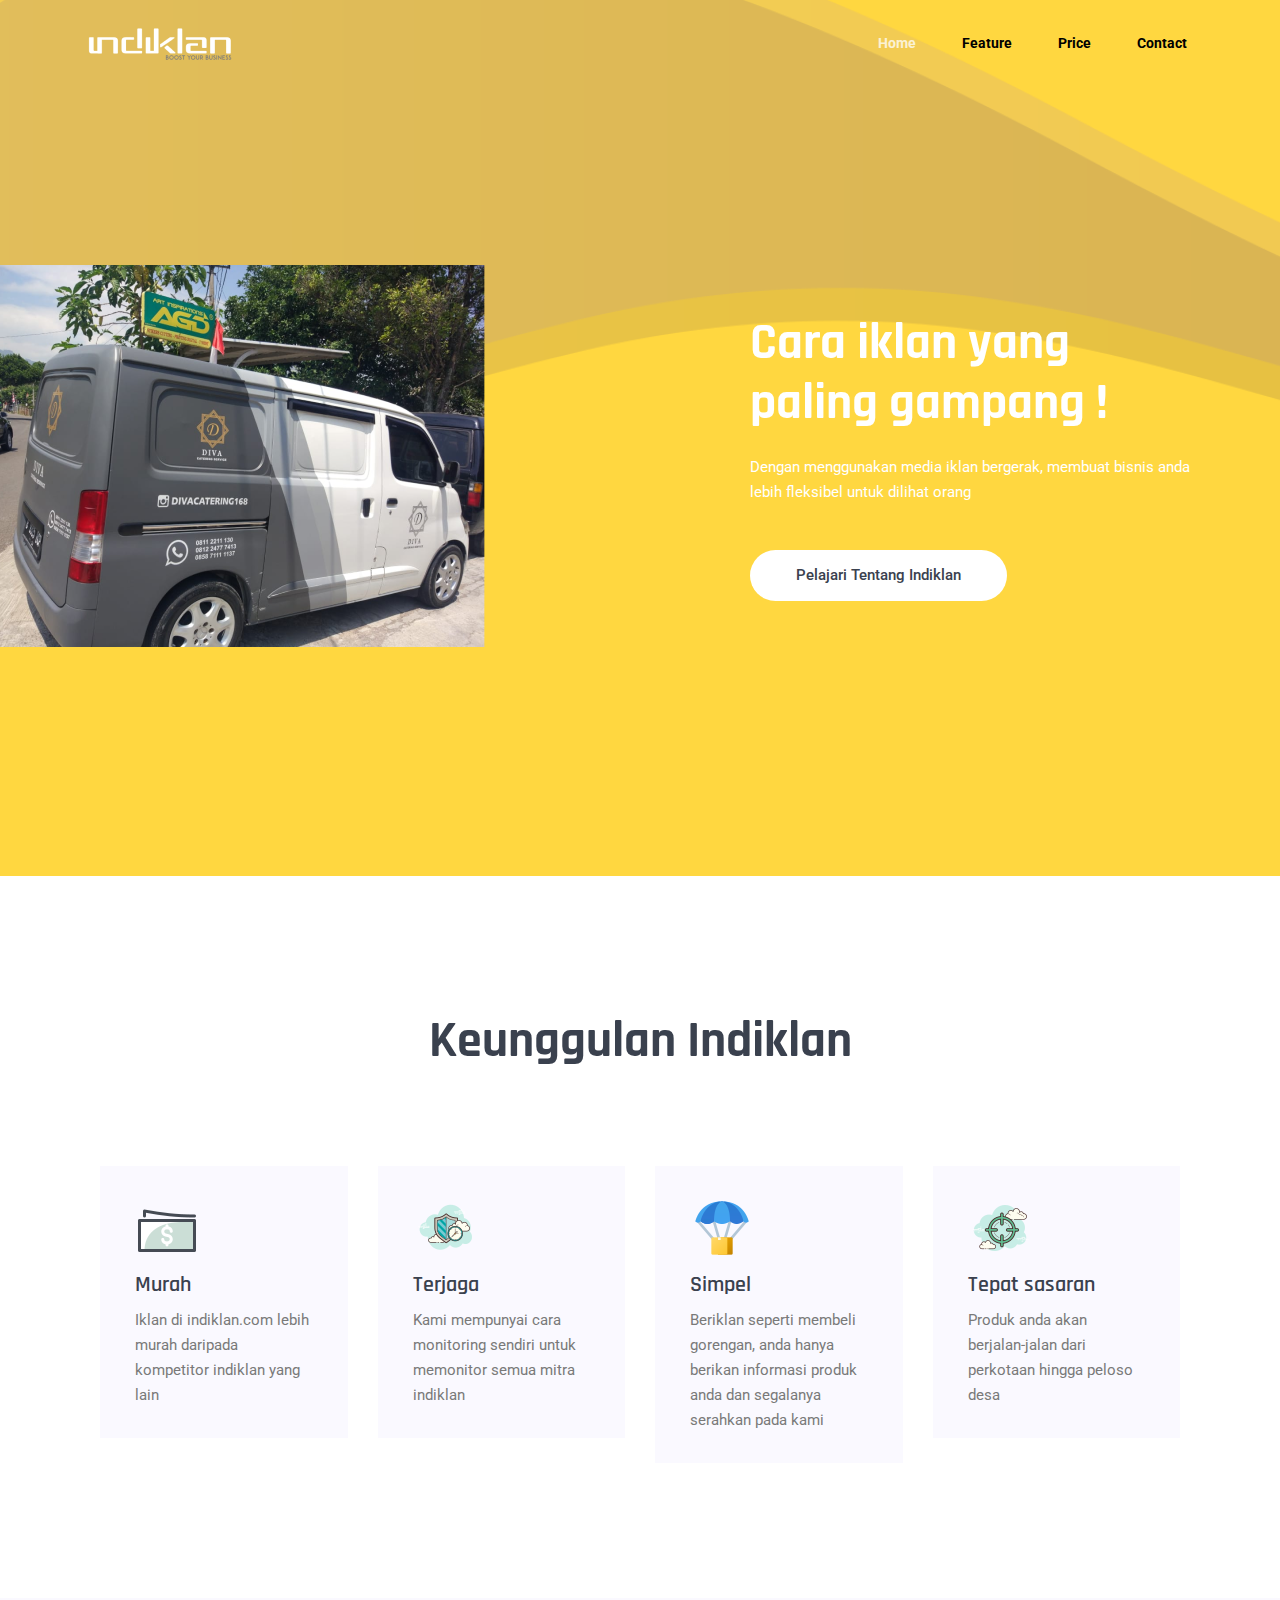
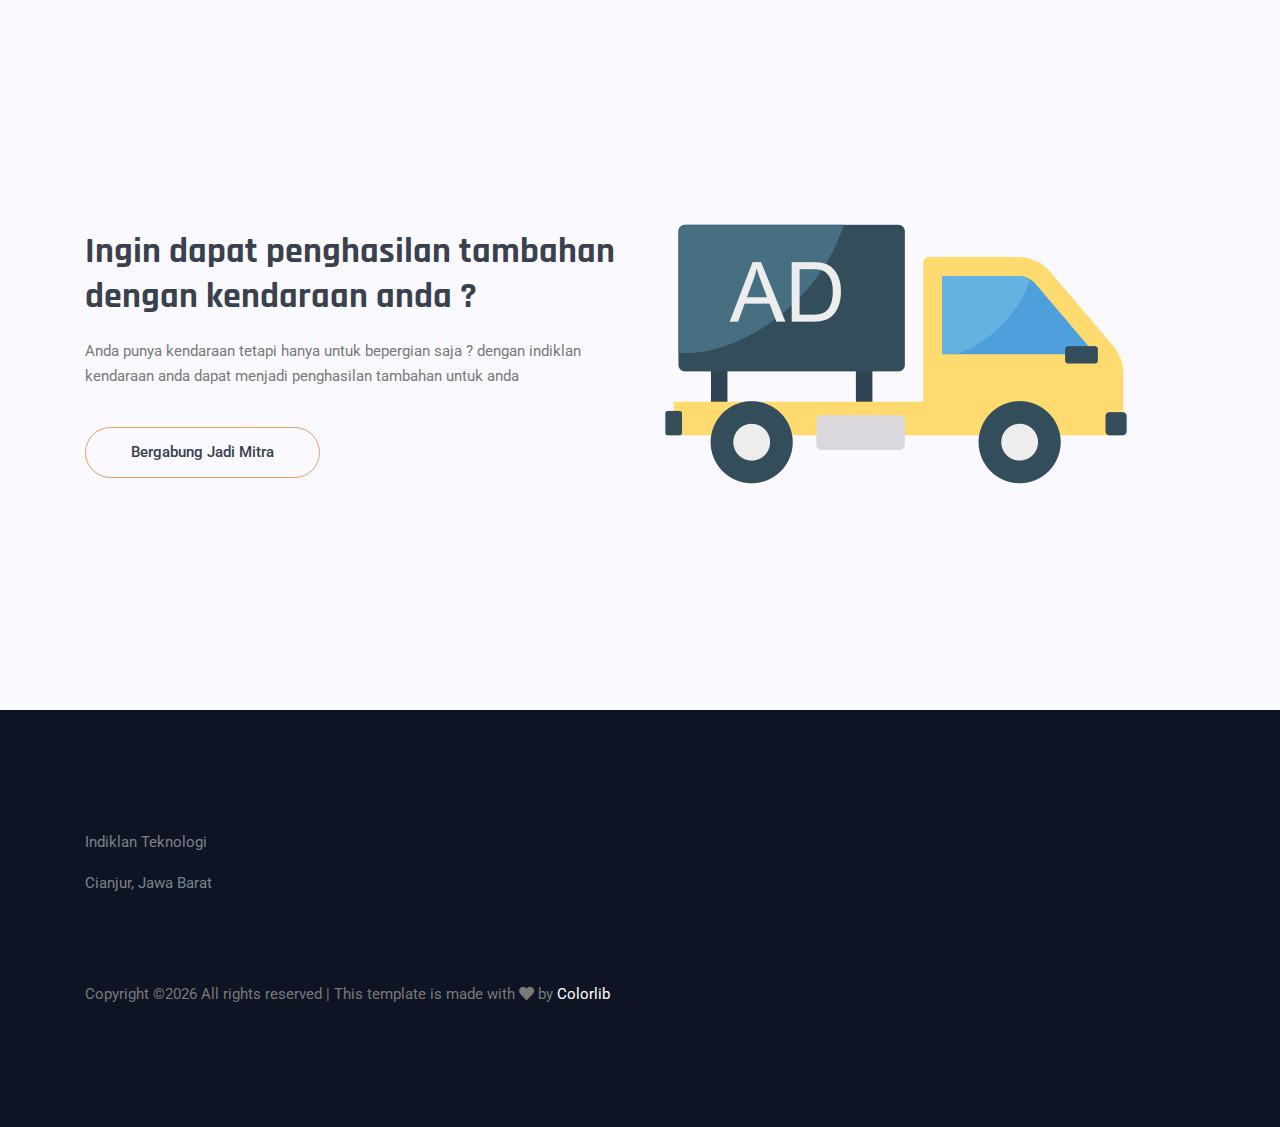
==== commit 7a31517a: "Add revision" ====
--- a/index.html
+++ b/index.html
@@ -74,9 +74,9 @@
           <h1 class="section-intro__title">Keunggulan Indiklan</h1>
         </div>
 
-        <div class="container">
+        <div class="container mx-auto">
           <div class="row">
-            <div class="col-lg-6">
+            <div class="col-lg-3">
               <div class="card card-feature text-center text-lg-left mb-4 mb-lg-0">
                 <span class="card-feature__icon">
                   <img class="img-fluid" src="img/home/icons8-money-64.png" alt="Icons made by from www.flaticon.com">
@@ -85,7 +85,7 @@
                 <p class="card-feature__subtitle">Iklan di indiklan.com lebih murah daripada kompetitor indiklan yang lain</p>
               </div>
             </div>
-            <div class="col-lg-6">
+            <div class="col-lg-3">
               <div class="card card-feature text-center text-lg-left mb-4 mb-lg-0">
                 <span class="card-feature__icon">
                   <img class="img-fluid" src="img/home/icons8-security-time-64.png" alt="Icons made by from www.flaticon.com">
@@ -94,8 +94,35 @@
                 <p class="card-feature__subtitle">Kami mempunyai cara monitoring sendiri untuk memonitor semua mitra indiklan</p>
               </div>
             </div>
+            <div class="col-lg-3">
+              <div class="card card-feature text-center text-lg-left mb-4 mb-lg-0">
+                <span class="card-feature__icon">
+                  <img class="img-fluid" src="img/home/icons8-drop-shipping-64.png" alt="Icons made by from www.flaticon.com">
+                </span>
+                <h3 class="card-feature__title">Simpel</h3>
+                <p class="card-feature__subtitle">Beriklan seperti membeli gorengan, anda hanya berikan informasi produk anda dan segalanya serahkan pada kami</p>
+              </div>
+            </div>
+            <div class="col-lg-3">
+              <div class="card card-feature text-center text-lg-left mb-4 mb-lg-0">
+                <span class="card-feature__icon">
+                  <img class="img-fluid" src="img/home/icons8-target-64.png" alt="Icons made by from www.flaticon.com">
+                </span>
+                <h3 class="card-feature__title">Tepat sasaran</h3>
+                <p class="card-feature__subtitle">Produk anda akan berjalan-jalan dari perkotaan hingga peloso desa</p>
+              </div>
+            </div>
           </div>
         </div>
+
+        <div class="container">
+          <div class="row">
+            
+          </div>
+        </div>
+    
+
+
       </div>
     </section>
     <!--================ Feature section end =================-->      
@@ -120,46 +147,6 @@
       </div>
     </section>
     <!--================ about section end =================-->      
-
-    <!--================ Pricing section start =================-->      
-    <section id="price" class="section-margin">
-      <div class="container">
-        <div class="section-intro pb-85px text-center">
-          <h2 class="section-intro__title">Pilih paket iklan anda</h2>
-          <p>Indiklan juga bekerja sama dengan angkot-angkot untuk media iklan.</p>
-        </div>
-
-        <div class="row">
-          <div class="col-md-6 col-lg-6 mb-6 mb-lg-0">
-            <div class="card text-center card-pricing">
-              <div class="card-pricing__header">
-                <h4>Kaca Angkot</h4>
-                <p>Attend only first day</p>
-                <h1 class="card-pricing__price"><span>Rp</span>1.500.000</h1>
-              </div>
-              <div class="card-pricing__footer">
-                <button class="button button-light">Iklan sekarang</button>
-              </div>
-            </div>
-          </div>
-
-          <div class="col-md-6 col-lg-6 mb-6 mb-lg-0">
-            <div class="card text-center card-pricing">
-              <div class="card-pricing__header">
-                <h4>Setengah body angkot</h4>
-                <p>Attend only first day</p>
-                <h1 class="card-pricing__price"><span>Rp</span>3.500.000</h1>
-              </div>
-              <div class="card-pricing__footer">
-                <button class="button button-light">Iklan sekarang</button>
-              </div>
-            </div>
-          </div>
-
-        </div>
-      </div>
-    </section>
-    <!--================ Pricing section end =================-->      
   </main>
 
 
--- a/css/style.css
+++ b/css/style.css
@@ -1 +1 @@
-@import url("https://fonts.googleapis.com/css?family=Rajdhani:400,600,700");@import url("https://fonts.googleapis.com/css?family=Roboto:400,500,700");body{color:#797979;font-family:"Roboto",sans-serif;font-size:15px;font-weight:400;line-height:1.667}ul{list-style-type:none;margin:0;padding:0}a:hover{text-decoration:none}button{cursor:pointer}button:focus{outline:0;box-shadow:none}h1,h2,h3,h4,h5,h6{font-family:"Rajdhani",sans-serif;color:#3a414e;line-height:1.25}h1,.h1{font-size:30px;font-weight:700;line-height:1.2}@media (min-width: 600px){h1,.h1{font-size:50px}}h2,.h2{font-size:28px;font-weight:700}@media (min-width: 1000px){h2,.h2{font-size:36px}}h3,.h3{font-size:20px;font-weight:600}@media (min-width: 1000px){h3,.h3{font-size:22px}}.pb-85px{padding-bottom:45px}@media (min-width: 1000px){.pb-85px{padding-bottom:85px}}.section-margin{margin:60px 0}@media (min-width: 1000px){.section-margin{margin:100px 0}}@media (min-width: 1200px){.section-margin{margin:135px 0}}.section-margin--medium{margin:40px 0}@media (min-width: 800px){.section-margin--medium{margin:80px 0}}@media (min-width: 1200px){.section-margin--medium{margin:120px 0}}.section-padding{padding:60px 0}@media (min-width: 1000px){.section-padding{padding:100px 0}}@media (min-width: 1200px){.section-padding{padding:135px 0}}.section-padding--small{padding:60px 0}@media (min-width: 1000px){.section-padding--small{padding:100px 0}}.bg-magnolia{background:#faf9ff}.header_area{position:absolute;top:0;width:100%;z-index:99;transition:background 0.4s, all 0.3s linear}.header_area .navbar-right{min-width:200px;text-align:right}@media (max-width: 991px){.header_area .navbar-right{margin:20px 0}}.header_area .navbar-brand{margin-right:30px}.header_area .navbar-social{min-width:95px;float:right}.header_area .navbar-social li{margin-right:12px}.header_area .navbar-social li i,.header_area .navbar-social li span{font-size:13px;color:#242429}.header_area .navbar-social li:last-child{margin-right:0}.header_area .navbar-social li a:hover i,.header_area .navbar-social li span{color:#21146a}.header_area .menu_nav{width:100%}.header_area .navbar{background:transparent;padding:5px 0;border:0px;border-radius:0px;width:100%}@media (min-width: 991px){.header_area .navbar{padding:20px 0}}.header_area .navbar .nav .nav-item{margin-right:30px}.header_area .navbar .nav .nav-item .nav-link{font-family:"Roboto",sans-serif;color:#000;font-size:14px;text-transform:capitalize;font-weight:700;display:inline-block}.header_area .navbar .nav .nav-item .nav-link:after{display:none}.header_area .navbar .nav .nav-item:hover .nav-link,.header_area .navbar .nav .nav-item.active .nav-link{color:#fff;opacity:.75}.header_area .navbar .nav .nav-item.submenu{position:relative}.header_area .navbar .nav .nav-item.submenu ul{border:none;padding:0px;border-radius:0px;box-shadow:none;margin:0px;background:#fff}@media (min-width: 992px){.header_area .navbar .nav .nav-item.submenu ul{position:absolute;top:120%;left:0px;min-width:200px;text-align:left;opacity:0;transition:all 300ms ease-in;visibility:hidden;display:block;border:none;padding:0px;border-radius:0px;box-shadow:0px 10px 30px 0px rgba(0,0,0,0.4)}}.header_area .navbar .nav .nav-item.submenu ul:before{content:"";width:0;height:0;border-style:solid;border-width:10px 10px 0 10px;border-color:#eeeeee transparent transparent transparent;position:absolute;right:24px;top:45px;z-index:3;opacity:0;transition:all 400ms linear}.header_area .navbar .nav .nav-item.submenu ul .nav-item{display:block;float:none;margin-right:0px;border-bottom:1px solid #ededed;margin-left:0px;transition:all 0.4s linear}.header_area .navbar .nav .nav-item.submenu ul .nav-item .nav-link{line-height:45px;color:#21146a !important;padding:0px 30px;transition:all 150ms linear;display:block;margin-right:0px}.header_area .navbar .nav .nav-item.submenu ul .nav-item:last-child{border-bottom:none}.header_area .navbar .nav .nav-item.submenu ul .nav-item:hover .nav-link{background-color:#21146a;color:#fff !important}@media (min-width: 992px){.header_area .navbar .nav .nav-item.submenu:hover ul{visibility:visible;opacity:1;top:100%}}.header_area .navbar .nav .nav-item.submenu:hover ul .nav-item{margin-top:0px}.header_area .navbar .nav .nav-item:last-child{margin-right:0px}.header_area .navbar .search{font-size:12px;line-height:60px;display:inline-block;margin-left:80px}.header_area .navbar .search i{font-weight:600}.header_area.navbar_fixed .main_menu{position:fixed;width:100%;top:-70px;left:0;right:0;background:#FFD740;z-index:99;transform:translateY(70px);transition:transform 500ms ease, background 500ms ease;-webkit-transition:transform 500ms ease, background 500ms ease;box-shadow:0px 3px 16px 0px rgba(0,0,0,0.1)}.header_area.navbar_fixed .main_menu .navbar .nav .nav-item .nav-link{line-height:20px}@media (min-width: 992px){.header_area.white_menu .navbar .navbar-brand img{display:none}.header_area.white_menu .navbar .navbar-brand img+img{display:inline-block}}@media (max-width: 991px){.header_area.white_menu .navbar .navbar-brand img{display:inline-block}.header_area.white_menu .navbar .navbar-brand img+img{display:none}}.header_area.white_menu .navbar .nav .nav-item .nav-link{color:#fff}.header_area.white_menu.navbar_fixed .main_menu .navbar .navbar-brand img{display:inline-block}.header_area.white_menu.navbar_fixed .main_menu .navbar .navbar-brand img+img{display:none}.header_area.white_menu.navbar_fixed .main_menu .navbar .nav .nav-item .nav-link{line-height:70px}.top_menu{background:#ec9d5f}.top_menu .float-left a{line-height:40px;display:inline-block;color:#fff;text-transform:uppercase;font-size:12px;margin-right:50px;-webkit-transition:all 0.3s ease 0s;-moz-transition:all 0.3s ease 0s;-o-transition:all 0.3s ease 0s;transition:all 0.3s ease 0s}.top_menu .float-left a:last-child{margin-right:0px}.top_menu .float-right .pur_btn{color:#fff;line-height:40px;display:block;padding:0px 40px;font-weight:500;font-size:12px}@media (max-width: 1619px){.header_area .navbar .search{margin-left:40px}}@media (max-width: 1199px){.header_area .navbar .nav .nav-item{margin-right:28px}.home_banner_area .banner_inner{padding:100px 0px}.header_area .navbar .tickets_btn{margin-left:40px}.home_banner_area .banner_inner .banner_content h2 br{display:none;font-size:36px}.home_banner_area .banner_inner .banner_content h2{font-size:36px;line-height:45px}}@media (max-width: 991px){.navbar-toggler{border:none;border-radius:0px;padding:0px;cursor:pointer;margin-top:27px;margin-bottom:23px}.header_area .navbar{background:#412fb3}.navbar-toggler[aria-expanded="false"] span:nth-child(2){opacity:1}.navbar-toggler[aria-expanded="true"] span:nth-child(2){opacity:0}.navbar-toggler[aria-expanded="true"] span:first-child{transform:rotate(-45deg);position:relative;top:7.5px}.navbar-toggler[aria-expanded="true"] span:last-child{transform:rotate(45deg);bottom:6px;position:relative}.navbar-toggler span{display:block;width:25px;height:3px;background:#fff;margin:auto;margin-bottom:4px;transition:all 400ms linear;cursor:pointer}.navbar .container{padding-left:15px;padding-right:15px}.nav{padding:0px 0px}.header_area+section,.header_area+row,.header_area+div{margin-top:117px}.header_top .nav{padding:0px}.header_area .navbar .nav .nav-item .nav-link{line-height:30px;margin-right:0px;display:block;border-bottom:1px solid #ededed33;border-radius:0px}.header_area .navbar .search{margin-left:0px}.header_area .navbar-collapse{max-height:340px;overflow-y:scroll}.header_area .navbar .nav .nav-item.submenu ul .nav-item .nav-link{padding:0px 15px}.header_area .navbar .nav .nav-item{margin-right:0px}.header_area+section,.header_area+row,.header_area+div{margin-top:41px}.home_banner_area .banner_inner .banner_content .banner_map_img{display:none}.header_area.navbar_fixed .main_menu .navbar .nav .nav-item .nav-link{line-height:40px}.header_area.white_menu.navbar_fixed .main_menu .navbar .nav .nav-item .nav-link{line-height:40px}.header_area.white_menu .navbar .nav .nav-item .nav-link{color:#222}.categories_post img{width:100%}.categories_post{max-width:360px;margin:0 auto}.blog_categorie_area .col-lg-4{margin-top:30px}.blog_area{padding-bottom:80px}.single-post-area .blog_right_sidebar{margin-top:30px}.contact_info{margin-bottom:50px}.home_banner_area .donation_inner{margin-bottom:-30px}.home_banner_area .dontation_item{max-width:350px;margin:auto}.footer_area .col-sm-6{margin-bottom:30px}.footer_area .footer_inner{margin-bottom:-30px}.news_widget{padding-left:0px}.home_banner_area .banner_inner .home_left_img{display:none}.header_area .navbar .tickets_btn{display:none}.home_banner_area .banner_inner{padding:70px 0px 100px 0px}.left_side_text{margin-bottom:50px}.price_item{max-width:360px;margin:0px auto 30px}.price_inner{margin-bottom:-30px}}@media (max-width: 767px){.home_banner_area{min-height:500px}.home_banner_area .banner_inner{min-height:500px}.home_banner_area .banner_inner .banner_content{margin-top:0px}.blog_banner .banner_inner .blog_b_text h2{font-size:40px;line-height:50px}.blog_info.text-right{text-align:left !important;margin-bottom:10px}.home_banner_area .banner_inner .banner_content h3{font-size:30px}.home_banner_area .banner_inner .banner_content p br{display:none}.home_banner_area .banner_inner .banner_content h3 span{line-height:45px;padding-bottom:0px;padding-top:0px}.footer-bottom{text-align:center}.footer-bottom .footer-social{text-align:center;margin-top:15px}.made_life_inner .nav.nav-tabs li{flex:0 0 50%;max-width:50%;margin-bottom:15px}.made_life_inner .nav.nav-tabs{margin-bottom:-15px}.made_life_area.made_white .left_side_text{margin-bottom:0px;margin-top:30px}}@media (max-width: 575px){.top_menu{display:none}.header_area+section,.header_area+row,.header_area+div{margin-top:51px}.home_banner_area .banner_inner .banner_content h2{font-size:28px;line-height:38px}.home_banner_area{min-height:450px}.home_banner_area .banner_inner{min-height:450px}.blog_banner .banner_inner .blog_b_text{margin-top:0px}.home_banner_area .banner_inner .banner_content img{display:none}.home_banner_area .banner_inner .banner_content h5{margin-top:0px}.p_120{padding-top:70px;padding-bottom:70px}.main_title h2{font-size:25px}.sample-text-area{padding:70px 0 70px 0}.generic-blockquote{padding:30px 15px 30px 30px}.blog_details h2{font-size:20px;line-height:30px}.blog_banner .banner_inner .blog_b_text h2{font-size:28px;line-height:38px}.footer-area{padding:70px 0px}.pad_top{padding-top:70px}.pad_btm{padding-bottom:70px}}@media (max-width: 480px){.header_area .navbar-collapse{max-height:250px}.home_banner_area .banner_inner .banner_content{padding:30px 15px;margin-top:0px}.banner_content .white_btn{display:block}.home_banner_area .banner_inner .banner_content h3{font-size:24px}.banner_area .banner_inner .banner_content h2{font-size:32px}.comments-area .thumb{margin-right:10px}.testi_item .media .d-flex{padding-right:0px}.testi_item .media .d-flex img{width:auto;margin-bottom:15px}.testi_item .media{display:block}.banner_btn{margin-bottom:20px}}.hero-banner{position:relative;background:#FFD740;background-size:cover;padding:90px 0 60px 0;z-index:1}@media (min-width: 600px){.hero-banner{padding:150px 0 120px 0}}@media (min-width: 991px){.hero-banner{padding:175px 0 160px 0}}@media (min-width: 1200px){.hero-banner{padding:265px 0 275px 0}}.hero-banner__img{position:relative}@media (min-width: 1200px){.hero-banner__img img{position:absolute;top:0;left:-110px}}.hero-banner__content h1{color:#fff;margin-bottom:22px}.hero-banner__content p{color:#fff;margin-bottom:45px}.hero-banner::after{content:"";display:block;position:absolute;top:0;left:0;width:100%;height:60%;background:url(../img/banner/banner-bg.png) left center no-repeat;background-size:cover;z-index:-1}.hero-banner--sm{padding:0;height:300px}.hero-banner--sm::after{height:100%}@media (min-width: 1000px){.hero-banner--sm{height:500px}}.hero-banner--sm__content{position:absolute;top:50%;left:50%;width:100%;transform:translate(-50%, -50%);margin-top:20px;text-align:center}@media (min-width: 600px){.hero-banner--sm__content{margin-top:40px}}.hero-banner--sm__content>*{color:#fff}.hero-banner--sm__content h3{font-size:27px;margin-bottom:0}.hero-banner--sm__content h1{margin-bottom:10px}.hero-banner--sm__content h4{font-size:18px}.banner-breadcrumb{display:inline-block}.banner-breadcrumb .breadcrumb{background:transparent;padding:0}.banner-breadcrumb .breadcrumb-item{padding:.1rem}.banner-breadcrumb .breadcrumb-item a{text-transform:capitalize;color:#fff}.banner-breadcrumb .breadcrumb-item+.breadcrumb-item::before{color:#fff;padding-left:.2rem;padding-right:.4rem}.banner-breadcrumb .breadcrumb-item.active{color:#fff}.section-intro{max-width:630px;margin-right:auto;margin-left:auto}.section-intro__title{font-weight:700;color:#3a414e;margin-bottom:10px}.section-intro__subtitle{font-size:15px;color:#797979;margin-bottom:0}.card-feature{padding:30px 35px;border:0;border-radius:0;background:#faf9ff;-webkit-transition:all 0.3s ease 0s;-moz-transition:all 0.3s ease 0s;-o-transition:all 0.3s ease 0s;transition:all 0.3s ease 0s}.card-feature__icon{margin-bottom:12px}.card-feature__icon i,.card-feature__icon span{font-size:30px;color:#21146a}.card-feature__title{font-size:22px;font-weight:600}.card-feature__subtitle{margin-bottom:0}.card-feature:hover{background:#fff;box-shadow:0px 10px 20px 0px rgba(33,20,106,0.1)}.about__content h2{margin-bottom:20px}.about__content p{margin-bottom:38px}.offer-single{margin-bottom:30px}@media (min-width: 991px){.offer-single{margin-bottom:50px}}.offer-single__content{border:0;border-radius:0;background:#faf9ff;padding:30px 23px;-webkit-transition:all 0.3s ease 0s;-moz-transition:all 0.3s ease 0s;-o-transition:all 0.3s ease 0s;transition:all 0.3s ease 0s}.offer-single__content h4{font-size:22px;font-weight:600}.offer-single__content p{margin-bottom:0}.offer-single__content:hover{background:#fff;box-shadow:0px 10px 20px 0px rgba(33,20,106,0.1)}.offer-single__icon{display:inline-block;margin-bottom:15px}.offer-single__icon i,.offer-single__icon span{font-size:30px;color:#21146a}@media (min-width: 991px){.offer-single__img{position:absolute;width:100%;top:50%;transform:translateY(-50%)}}@media (min-width: 991px) and (min-width: 1200px){.offer-single__img{transform:translateY(0);top:50px;left:100px}}@media (min-width: 991px){.offer-single-wrapper .offer-single:nth-child(even){position:relative;top:40px}}@media (min-width: 1200px){.solution__img{position:relative;left:-60px}}@media (min-width: 1200px){.solution__content{padding-left:30px;padding-right:45px}}.solution__content h2{margin-bottom:20px}.solution__content p{margin-bottom:30px}.card-pricing{background:#faf9ff;border-radius:3px;border:0;-webkit-transition:all 0.3s ease 0s;-moz-transition:all 0.3s ease 0s;-o-transition:all 0.3s ease 0s;transition:all 0.3s ease 0s}.card-pricing:hover{background:#fff;box-shadow:0px 20px 25.5px 4.5px rgba(33,20,106,0.1)}.card-pricing:hover .button{background:#21146a;color:#fff}.card-pricing__header{border-bottom:1px solid #ebebeb;padding:40px 7px}.card-pricing__header h4{font-size:27px;font-weight:700;margin-bottom:5px}.card-pricing__header p{margin-bottom:27px}.card-pricing__price{font-size:40px;font-family:"Roboto",sans-serif;font-weight:700;margin:0}@media (min-width: 991px){.card-pricing__price{font-size:60px}}.card-pricing__price span{font-size:40px;vertical-align:middle;position:relative;bottom:5px}.card-pricing__list{padding:30px 8px 25px 8px;border-bottom:1px solid #ebebeb}.card-pricing__list li{margin-bottom:12px}.card-pricing__list li:last-child{margin-bottom:0}.card-pricing__list li i,.card-pricing__list li span{font-size:13px;margin-right:10px}.card-pricing__list li.unvalid i,.card-pricing__list li.unvalid span{color:#f81c1c;font-size:12px}.card-pricing__footer{padding:45px 0}.testimonial{max-width:970px;margin-right:auto;margin-left:auto}.testimonial__img{width:120px;height:120px;margin-left:auto;margin-right:auto;position:relative;top:30px;z-index:5}.testimonial__content{background:#fff;padding:50px 10px 35px 10px;position:relative}@media (min-width: 1000px){.testimonial__content{padding:50px 20px 35px 20px}}.testimonial__content h3{font-size:22px;font-weight:600;margin-bottom:0}.testimonial__content p{font-size:14px}.testimonial__i{font-size:15px !important;font-style:italic;margin-bottom:0}.testimonial__icon{font-size:173px;color:rgba(119,119,119,0.1);position:absolute;top:50%;transform:translateY(-50%);right:120px}.testimonial .owl-dots{margin-top:40px !important}.testimonial .owl-dots .owl-dot span{width:20px;height:6px;background:#d3d2d5;border-radius:2px;margin:5px 10px}.testimonial .owl-dots .owl-dot.active span{background:#21146a}.our_major_cause .owl-item{padding:0 10px;margin-bottom:50px}@media (max-width: 576px){.our_major_cause .owl-item{margin-bottom:0}}.our_major_cause .card{border:0;box-shadow:0 3px 14px 0px rgba(221,221,221,0.85);margin-bottom:30px;overflow:hidden}@media (max-width: 576px){.our_major_cause .card .card-body{padding:5px}}.our_major_cause .card figure{overflow:hidden;margin:0}.our_major_cause .card figure img{-webkit-transition:all 0.3s ease 0s;-moz-transition:all 0.3s ease 0s;-o-transition:all 0.3s ease 0s;transition:all 0.3s ease 0s}.our_major_cause .card .card_inner_body{padding:20px 12px 30px}.our_major_cause .card .card_inner_body .card-body-top{margin-bottom:30px}.our_major_cause .card .card-text{margin-bottom:0}.our_major_cause .card .progress{overflow:visible;height:4px;position:relative;background:rgba(255,255,255,0.2);top:-4px}.our_major_cause .card .progress .progress-bar span{position:absolute;bottom:-49px;right:11px;font-size:14px}.our_major_cause .card:hover img{-webkit-transform:scale(1.2);-moz-transform:scale(1.2);-ms-transform:scale(1.2);-o-transform:scale(1.2);transform:scale(1.2)}.our_major_cause .card:hover .main_btn2{color:#fff}.clients_logo_area .clients_slider .item{text-align:center}.clients_logo_area .clients_slider .item img{width:auto;text-align:center;display:block;margin:auto;line-height:70px;-webkit-filter:grayscale(100%);-moz-filter:grayscale(100%);-o-filter:grayscale(100%);-ms-filter:grayscale(100%);filter:grayscale(100%);opacity:.2;-webkit-transition:all 0.3s ease 0s;-moz-transition:all 0.3s ease 0s;-o-transition:all 0.3s ease 0s;transition:all 0.3s ease 0s}.clients_logo_area .clients_slider .item:hover img{opacity:1;-webkit-filter:grayscale(0%);-moz-filter:grayscale(0%);-o-filter:grayscale(0%);-ms-filter:grayscale(0%);filter:grayscale(0%)}.says_left{max-width:335px}.says_left h3{font-size:36px;line-height:45px;margin-bottom:20px;margin-top:30px}.says_left p{margin-bottom:0px}.says_item{background:#fff;border:1px solid #eeeeee;border-radius:10px;padding-left:30px;padding-right:30px;padding-top:55px;padding-bottom:55px;-webkit-transition:all 0.3s ease 0s;-moz-transition:all 0.3s ease 0s;-o-transition:all 0.3s ease 0s;transition:all 0.3s ease 0s}.says_item h4{font-size:20px;margin-bottom:13px}.says_item h5{font-weight:300;font-size:14px;margin-bottom:32px}.says_item p{margin-bottom:0px}.says_item:hover{box-shadow:0px 10px 30px 0px rgba(98,71,234,0.1);border-color:#fff}.about_us .about_img:after{content:'';position:absolute;top:30px;bottom:-5px;left:-10px;right:-10px;z-index:1}@media (max-width: 1024px){.about_us .about_img:after{background:#fff}}.about_us .about_img img{position:relative;z-index:2;box-shadow:0px 13px 35px #c9c9c9}.about_us .content_wrapper{padding:25px 0}.about_us .content_wrapper h1{margin-bottom:40px}.about_us .content_wrapper .main_btn{margin-top:50px}.about_us .bottom_para{margin-top:50px}.recent_event .single_event{margin-bottom:30px}.recent_event .single_event figure{overflow:hidden;margin:0;position:relative}.recent_event .single_event figure img{-webkit-transition:all 0.3s ease 0s;-moz-transition:all 0.3s ease 0s;-o-transition:all 0.3s ease 0s;transition:all 0.3s ease 0s}.recent_event .single_event .content_wrapper{padding:22px 28px 10px 0px}@media (max-width: 1024px){.recent_event .single_event .content_wrapper{padding:0}}@media (max-width: 1024px){.recent_event .single_event .content_wrapper{margin-top:0}}.recent_event .single_event .content_wrapper .date_time{font-size:12px;margin-bottom:10px}@media (max-width: 1024px){.recent_event .single_event .content_wrapper .date_time{margin-bottom:0}}.recent_event .single_event .content_wrapper .title{margin-bottom:20px}@media (max-width: 1024px){.recent_event .single_event .content_wrapper .title{margin-bottom:10}}.recent_event .single_event:hover img{-webkit-transform:scale(1.2);-moz-transform:scale(1.2);-ms-transform:scale(1.2);-o-transform:scale(1.2);transform:scale(1.2)}.recent_event .single_event:hover .img-overlay{background:initial}.event_details .event_content{margin-top:40px}.event_details .left_content{margin-top:38px}@media (max-width: 991px){.event_details .left_content{margin-top:0}}.event_details .left_content p i{margin-right:10px}.event_details .right_content h2{margin-bottom:20px}.event_details .right_content p:last-child{margin-bottom:0}.blog-banner{position:relative}.blog-banner h4,.blog-banner h1,.blog-banner a{text-transform:capitalize;color:#fff}.blog-banner h4{font-size:18px;margin-bottom:15px}.blog-banner h1{font-size:30px;margin-bottom:10px;color:#3a414e}@media (min-width: 992px){.blog-banner h1{font-size:36px}}.blog-banner-area{height:280px;position:relative;z-index:1}@media (min-width: 1000px){.blog-banner-area{height:410px}}.blog-banner-area .blog-banner{position:absolute;top:50%;left:50%;width:100%;transform:translate(-50%, -50%)}.blog-banner-area::after{content:"";display:block;position:absolute;top:0;left:0;width:100%;height:100%;background:#f1f6f7;z-index:-1}.blog-banner-btn{border:2px solid #21146a;padding:10px 45px}.blog-banner-btn:hover{background:#21146a;color:#fff}.l_blog_item .l_blog_text .date{margin-top:24px;margin-bottom:15px}.l_blog_item .l_blog_text .date a{font-size:12px}.l_blog_item .l_blog_text h4{font-size:18px;color:#3a414e;border-bottom:1px solid #eeeeee;margin-bottom:0px;padding-bottom:20px;-webkit-transition:all 0.3s ease 0s;-moz-transition:all 0.3s ease 0s;-o-transition:all 0.3s ease 0s;transition:all 0.3s ease 0s}.l_blog_item .l_blog_text h4:hover{color:#21146a}.l_blog_item .l_blog_text p{margin-bottom:0px;padding-top:20px}.causes_slider .owl-dots{text-align:center;margin-top:80px}.causes_slider .owl-dots .owl-dot{height:14px;width:14px;background:#eeeeee;display:inline-block;margin-right:7px}.causes_slider .owl-dots .owl-dot:last-child{margin-right:0px}.causes_slider .owl-dots .owl-dot.active{background:#21146a}.causes_item{background:#fff}.causes_item .causes_img{position:relative}.causes_item .causes_img .c_parcent{position:absolute;bottom:0px;width:100%;left:0px;height:3px;background:rgba(255,255,255,0.5)}.causes_item .causes_img .c_parcent span{width:70%;height:3px;background:#21146a;position:absolute;left:0px;bottom:0px}.causes_item .causes_img .c_parcent span:before{content:"75%";position:absolute;right:-10px;bottom:0px;background:#21146a;color:#fff;padding:0px 5px}.causes_item .causes_text{padding:30px 35px 40px 30px}.causes_item .causes_text h4{color:#3a414e;font-size:18px;font-weight:600;margin-bottom:15px;cursor:pointer}.causes_item .causes_text h4:hover{color:#21146a}.causes_item .causes_text p{font-size:14px;line-height:24px;font-weight:300;margin-bottom:0px}.causes_item .causes_bottom a{width:50%;border:1px solid #21146a;text-align:center;float:left;line-height:50px;background:#21146a;color:#fff;font-size:14px;font-weight:500}.causes_item .causes_bottom a+a{border-color:#eeeeee;background:#fff;font-size:14px;color:#3a414e}.latest_blog_area{background:#f9f9ff}.single-recent-blog-post{margin-bottom:30px}.single-recent-blog-post .thumb{overflow:hidden}.single-recent-blog-post .thumb img{transition:all 0.7s linear}.single-recent-blog-post .details{padding-top:30px}.single-recent-blog-post .details .sec_h4{line-height:24px;padding:10px 0px 13px;transition:all 0.3s linear}.single-recent-blog-post .date{font-size:14px;line-height:24px;font-weight:400}.single-recent-blog-post:hover img{transform:scale(1.23) rotate(10deg)}.tags .tag_btn{font-size:12px;font-weight:500;line-height:20px;border:1px solid #eeeeee;display:inline-block;padding:1px 18px;text-align:center;color:#3a414e}.tags .tag_btn:before{background:#21146a}.tags .tag_btn+.tag_btn{margin-left:2px}.blog_categorie_area{padding-top:30px;padding-bottom:30px}@media (min-width: 900px){.blog_categorie_area{padding-top:80px;padding-bottom:80px}}@media (min-width: 1100px){.blog_categorie_area{padding-top:120px;padding-bottom:120px}}.categories_post{position:relative;text-align:center;cursor:pointer}.categories_post img{max-width:100%}.categories_post .categories_details{position:absolute;top:20px;left:20px;right:20px;bottom:20px;background:rgba(34,34,34,0.75);color:#fff;transition:all 0.3s linear;display:flex;align-items:center;justify-content:center}.categories_post .categories_details h5{margin-bottom:0px;font-size:18px;line-height:26px;text-transform:uppercase;color:#fff;position:relative}.categories_post .categories_details p{font-weight:300;font-size:14px;line-height:26px;margin-bottom:0px}.categories_post .categories_details .border_line{margin:10px 0px;background:#fff;width:100%;height:1px}.categories_post:hover .categories_details{background:rgba(56,74,235,0.85)}.blog_item{margin-bottom:40px}.blog_info{padding-top:30px}.blog_info .post_tag{padding-bottom:20px}.blog_info .post_tag a{color:#3a414e;font-size:14px}.blog_info .post_tag a.active{color:#21146a}.blog_info .blog_meta li a{color:#777777;vertical-align:middle;padding-bottom:10px;display:inline-block;font-size:14px}.blog_info .blog_meta li a i{color:#3a414e;font-size:16px;font-weight:600;padding-left:15px;line-height:20px;vertical-align:middle}.blog_info .blog_meta li a:hover{color:#21146a}.blog_post img{max-width:100%}.blog_details{padding-top:20px}.blog_details h2{font-size:24px;line-height:36px;color:#3a414e;font-weight:600;transition:all 0.3s linear}.blog_details h2:hover{color:#21146a}.blog_details p{margin-bottom:26px}.view_btn{font-size:14px;line-height:36px;display:inline-block;color:#3a414e;font-weight:500;padding:0px 30px;background:#fff}.blog_right_sidebar{border:1px solid #eeeeee;background:#fafaff;padding:30px}.blog_right_sidebar .widget_title{font-size:18px;line-height:25px;background:#21146a;text-align:center;color:#fff;padding:8px 0px;margin-bottom:30px}.blog_right_sidebar .search_widget .input-group .form-control{font-size:14px;line-height:29px;border:0px;width:100%;font-weight:300;color:#fff;padding-left:20px;border-radius:45px;z-index:0;background:#21146a}.blog_right_sidebar .search_widget .input-group .form-control.placeholder{color:#fff}.blog_right_sidebar .search_widget .input-group .form-control:-moz-placeholder{color:#fff}.blog_right_sidebar .search_widget .input-group .form-control::-moz-placeholder{color:#fff}.blog_right_sidebar .search_widget .input-group .form-control::-webkit-input-placeholder{color:#fff}.blog_right_sidebar .search_widget .input-group .form-control:focus{box-shadow:none}.blog_right_sidebar .search_widget .input-group .btn-default{position:absolute;right:20px;background:transparent;border:0px;box-shadow:none;font-size:14px;color:#fff;padding:0px;top:50%;transform:translateY(-50%);z-index:1}.blog_right_sidebar .author_widget{text-align:center}.blog_right_sidebar .author_widget h4{font-size:18px;line-height:20px;color:#3a414e;margin-bottom:5px;margin-top:30px}.blog_right_sidebar .author_widget p{margin-bottom:0px}.blog_right_sidebar .author_widget .social_icon{padding:7px 0px 15px}.blog_right_sidebar .author_widget .social_icon a{font-size:14px;color:#3a414e;transition:all 0.2s linear}.blog_right_sidebar .author_widget .social_icon a+a{margin-left:20px}.blog_right_sidebar .author_widget .social_icon a:hover{color:#21146a}.blog_right_sidebar .popular_post_widget .post_item .media-body{justify-content:center;align-self:center;padding-left:20px}.blog_right_sidebar .popular_post_widget .post_item .media-body h3{font-size:14px;line-height:20px;color:#3a414e;margin-bottom:4px;transition:all 0.3s linear}.blog_right_sidebar .popular_post_widget .post_item .media-body h3:hover{color:#21146a}.blog_right_sidebar .popular_post_widget .post_item .media-body p{font-size:12px;line-height:21px;margin-bottom:0px}.blog_right_sidebar .popular_post_widget .post_item+.post_item{margin-top:20px}.blog_right_sidebar .post_category_widget .cat-list li{border-bottom:2px dotted #eee;transition:all 0.3s ease 0s;padding-bottom:12px}.blog_right_sidebar .post_category_widget .cat-list li a{font-size:14px;line-height:20px;color:#777}.blog_right_sidebar .post_category_widget .cat-list li a p{margin-bottom:0px}.blog_right_sidebar .post_category_widget .cat-list li+li{padding-top:15px}.blog_right_sidebar .post_category_widget .cat-list li:hover{border-color:#21146a}.blog_right_sidebar .post_category_widget .cat-list li:hover a{color:#21146a}.blog_right_sidebar .newsletter_widget{text-align:center}.blog_right_sidebar .newsletter_widget .form-group{margin-bottom:8px}.blog_right_sidebar .newsletter_widget .input-group-prepend{margin-right:-1px}.blog_right_sidebar .newsletter_widget .input-group-text{background:#fff;border-radius:0px;vertical-align:top;font-size:12px;line-height:36px;padding:0px 0px 0px 15px;border:1px solid #eeeeee;border-right:0px}.blog_right_sidebar .newsletter_widget .input-group-text i{color:#cccccc}.blog_right_sidebar .newsletter_widget .form-control{font-size:12px;line-height:24px;color:#cccccc;border:1px solid #eeeeee;border-left:0px;border-radius:0px}.blog_right_sidebar .newsletter_widget .form-control.placeholder{color:#cccccc}.blog_right_sidebar .newsletter_widget .form-control:-moz-placeholder{color:#cccccc}.blog_right_sidebar .newsletter_widget .form-control::-moz-placeholder{color:#cccccc}.blog_right_sidebar .newsletter_widget .form-control::-webkit-input-placeholder{color:#cccccc}.blog_right_sidebar .newsletter_widget .form-control:focus{outline:none;box-shadow:none}.blog_right_sidebar .newsletter_widget .bbtns{background:#21146a;color:#fff;font-size:12px;line-height:38px;display:inline-block;font-weight:500;padding:0px 24px 0px 24px;border-radius:0}.blog_right_sidebar .newsletter_widget .text-bottom{font-size:12px}.blog_right_sidebar .tag_cloud_widget ul li{display:inline-block}.blog_right_sidebar .tag_cloud_widget ul li a{display:inline-block;border:1px solid #eee;background:#fff;padding:0px 13px;margin-bottom:8px;transition:all 0.3s ease 0s;color:#3a414e;font-size:12px}.blog_right_sidebar .tag_cloud_widget ul li a:hover{background:#21146a;color:#fff}.blog_right_sidebar .br{width:100%;height:1px;background:#eee;margin:30px 0px}.blog-pagination{padding-top:25px;padding-bottom:95px}.blog-pagination .page-link{border-radius:0}.blog-pagination .page-item{border:none}.page-link{background:transparent;font-weight:400}.blog-pagination .page-item.active .page-link{background-color:#21146a;border-color:transparent;color:#fff}.blog-pagination .page-link{position:relative;display:block;padding:0.5rem 0.75rem;margin-left:-1px;line-height:1.25;color:#8a8a8a;border:none}.blog-pagination .page-link .lnr{font-weight:600}.blog-pagination .page-item:last-child .page-link,.blog-pagination .page-item:first-child .page-link{border-radius:0}.blog-pagination .page-link:hover{color:#fff;text-decoration:none;background-color:#21146a;border-color:#eee}.single-post-area .social-links{padding-top:10px}.single-post-area .social-links li{display:inline-block;margin-bottom:10px}.single-post-area .social-links li a{color:#cccccc;padding:7px;font-size:14px;transition:all 0.2s linear}.single-post-area .social-links li a:hover{color:#3a414e}.single-post-area .blog_details{padding-top:26px}.single-post-area .blog_details p{margin-bottom:10px}.single-post-area .quotes{margin-top:20px;margin-bottom:30px;padding:24px 35px 24px 30px;background-color:#fff;box-shadow:-20.84px 21.58px 30px 0px rgba(176,176,176,0.1);font-size:14px;line-height:24px;color:#777;font-style:italic}.single-post-area .arrow{position:absolute}.single-post-area .arrow .lnr{font-size:20px;font-weight:600}.single-post-area .thumb .overlay-bg{background:rgba(0,0,0,0.8)}.single-post-area .navigation-area{border-top:1px solid #eee;padding-top:30px;margin-top:60px}.single-post-area .navigation-area p{margin-bottom:0px}.single-post-area .navigation-area h4{font-size:18px;line-height:25px;color:#3a414e}.single-post-area .navigation-area .nav-left{text-align:left}.single-post-area .navigation-area .nav-left .thumb{margin-right:20px;background:#000}.single-post-area .navigation-area .nav-left .thumb img{-webkit-transition:all 0.3s ease 0s;-moz-transition:all 0.3s ease 0s;-o-transition:all 0.3s ease 0s;transition:all 0.3s ease 0s}.single-post-area .navigation-area .nav-left .lnr{margin-left:20px;opacity:0;-webkit-transition:all 0.3s ease 0s;-moz-transition:all 0.3s ease 0s;-o-transition:all 0.3s ease 0s;transition:all 0.3s ease 0s}.single-post-area .navigation-area .nav-left:hover .lnr{opacity:1}.single-post-area .navigation-area .nav-left:hover .thumb img{opacity:.5}@media (max-width: 767px){.single-post-area .navigation-area .nav-left{margin-bottom:30px}}.single-post-area .navigation-area .nav-right{text-align:right}.single-post-area .navigation-area .nav-right .thumb{margin-left:20px;background:#000}.single-post-area .navigation-area .nav-right .thumb img{-webkit-transition:all 0.3s ease 0s;-moz-transition:all 0.3s ease 0s;-o-transition:all 0.3s ease 0s;transition:all 0.3s ease 0s}.single-post-area .navigation-area .nav-right .lnr{margin-right:20px;opacity:0;-webkit-transition:all 0.3s ease 0s;-moz-transition:all 0.3s ease 0s;-o-transition:all 0.3s ease 0s;transition:all 0.3s ease 0s}.single-post-area .navigation-area .nav-right:hover .lnr{opacity:1}.single-post-area .navigation-area .nav-right:hover .thumb img{opacity:.5}@media (max-width: 991px){.single-post-area .sidebar-widgets{padding-bottom:0px}}.comments-area{background:#fafaff;border:1px solid #eee;padding:50px 30px;margin-top:50px}@media (max-width: 414px){.comments-area{padding:50px 8px}}.comments-area h4{text-align:center;margin-bottom:50px;color:#3a414e;font-size:18px}.comments-area h5{font-size:16px;margin-bottom:0px}.comments-area a{color:#3a414e}.comments-area .comment-list{padding-bottom:48px}.comments-area .comment-list:last-child{padding-bottom:0px}.comments-area .comment-list.left-padding{padding-left:25px}@media (max-width: 413px){.comments-area .comment-list .single-comment h5{font-size:12px}.comments-area .comment-list .single-comment .date{font-size:11px}.comments-area .comment-list .single-comment .comment{font-size:10px}}.comments-area .thumb{margin-right:20px}.comments-area .date{font-size:13px;color:#cccccc;margin-bottom:13px}.comments-area .comment{color:#777777;margin-bottom:0px}.comments-area .btn-reply{background-color:#fff;color:#3a414e;padding:5px 18px;font-size:12px;display:block;font-weight:400;-webkit-transition:all 0.3s ease 0s;-moz-transition:all 0.3s ease 0s;-o-transition:all 0.3s ease 0s;transition:all 0.3s ease 0s}.comments-area .btn-reply:hover{background-color:#21146a;color:#fff;font-weight:700}.comment-form{background:#fafaff;text-align:center;border:1px solid #eee;padding:47px 30px 43px;margin-top:50px;margin-bottom:20px}.comment-form .form-group{margin-bottom:20px}.comment-form h4{text-align:center;margin-bottom:50px;font-size:18px;line-height:22px;color:#3a414e}.comment-form .name{padding-left:0px}@media (max-width: 767px){.comment-form .name{padding-right:0px;margin-bottom:1rem}}.comment-form .email{padding-right:0px}@media (max-width: 991px){.comment-form .email{padding-left:0px}}.comment-form .form-control{padding:8px 20px;background:#fff;border:none;border-radius:0px;width:100%;font-size:14px;color:#777777;border:1px solid transparent}.comment-form .form-control:focus{box-shadow:none;border:1px solid #eee}.comment-form .form-control::placeholder{color:#777777}.comment-form textarea.form-control{height:140px;resize:none}.comment-form ::-webkit-input-placeholder{font-size:13px;color:#777}.comment-form ::-moz-placeholder{font-size:13px;color:#777}.comment-form :-ms-input-placeholder{font-size:13px;color:#777}.comment-form :-moz-placeholder{font-size:13px;color:#777}.contact-banner{position:relative}.contact-banner h4,.contact-banner h1,.contact-banner a{text-transform:uppercase;color:#fff}.contact-banner h4{font-size:18px;margin-bottom:15px}.contact-banner h1{font-size:37px;margin-bottom:5px}@media (min-width: 992px){.contact-banner h1{font-size:48px}}.contact-banner-area{height:280px;background:url("../../assets/images/contact-bg.png") center center no-repeat;background-size:cover;position:relative;z-index:1}@media (min-width: 991px){.contact-banner-area{height:450px}}.contact-banner-area .contact-banner{position:absolute;top:50%;left:50%;width:100%;transform:translate(-50%, -50%)}.contact-banner-area::after{content:"";display:block;position:absolute;top:0;left:0;width:100%;height:100%;background:rgba(1,2,11,0.7);z-index:-1}.contact-banner-btn{border:2px solid #21146a;padding:10px 45px}.contact-banner-btn:hover{background:#21146a;color:#fff}.contact-info__icon{margin-right:20px}.contact-info__icon i,.contact-info__icon span{color:#21146a;font-size:20px}.contact-info .media-body h3{font-size:16px;margin-bottom:0}.contact-info .media-body h3 a{color:#3a414e}.contact-info .media-body p{color:#999999}.form-contact .form-group{margin-bottom:10px}.form-contact .form-control{border-radius:0;height:40px;padding-left:18px;border-color:transparent;background:rgba(130,139,178,0.1)}.form-contact .form-control:focus{outline:0;box-shadow:none}.form-contact .form-control::placeholder{font-size:14px;color:#999999}.form-contact .different-control{height:100% !important}.button{display:inline-block;border:1px solid transparent;text-transform:capitalize;font-size:15px;font-weight:500;padding:10px 24px;border-radius:30px;background-color:#fff;color:#21146a;color:#3a414e;transition:all .4s ease}.button i,.button span{margin-left:5px}@media (min-width: 900px){.button{padding:12px 45px}}.button:hover{background-color:transparent;border-color:#21146a;color:#000022}.button-header{padding:12px 40px}.button.bg:hover{border-color:#fff;color:#fff}.button-light{background-color:transparent;border-color:#21146a}.button-light:hover{background-color:#21146a;color:#fff}.button-blog{border:1px solid #21146a;border-radius:4px;font-size:12px;text-transform:uppercase;letter-spacing:1px;font-weight:500;color:#222222;padding:7px 30px}.button-blog:hover{background-color:#21146a;color:#fff}.button-postComment{font-size:12px;text-transform:uppercase;letter-spacing:1px;background-color:#21146a;color:#fff;border-radius:4px;padding:14px 45px}.button-contactForm{font-size:15px;background-color:#21146a;color:#fff;padding:12px 36px}.button-contactForm:hover{border-color:#21146a;color:#21146a}.footer-area{padding:120px 0px 120px;background:#0e1424}@media (max-width: 991px){.footer-area{padding:60px 0px}}@media (max-width: 991px){.footer-area .single-footer-widget{margin-bottom:30px}}.footer-area .single-footer-widget p{color:#7b838a}.footer-area .single-footer-widget h4{color:#fff;font-size:22px;margin-bottom:25px;font-weight:600}@media (max-width: 1024px){.footer-area .single-footer-widget h4{font-size:18px}}@media (max-width: 991px){.footer-area .single-footer-widget h4{margin-bottom:15px}}.footer-area .single-footer-widget ul li{margin-bottom:10px}.footer-area .single-footer-widget ul li a{color:#797979}.footer-area .single-footer-widget .form-wrap{margin-top:25px}.footer-area .single-footer-widget input{height:48px;border:none;width:67% !important;font-weight:400;background:rgba(255,255,255,0.2);color:#fff;padding-left:20px;border-radius:0;font-size:14px;padding:10px}.footer-area .single-footer-widget input:focus{outline:none;box-shadow:none}.footer-area .single-footer-widget input.placeholder{padding-left:10px;color:#797979}.footer-area .single-footer-widget input:-moz-placeholder{padding-left:10px;color:#797979}.footer-area .single-footer-widget input::-moz-placeholder{padding-left:10px;color:#797979}.footer-area .single-footer-widget input::-webkit-input-placeholder{padding-left:10px;color:#797979}.footer-area .single-footer-widget .click-btn{font-family:"Roboto",sans-serif;color:#3a414e;border-radius:0;border-top-left-radius:0px;border-bottom-left-radius:0px;padding:8px 20px;border:0;font-size:14px;background:#fff;font-weight:500;text-transform:capitalize;position:relative;left:0}.footer-area .single-footer-widget .click-btn:focus{outline:none;box-shadow:none}@media (max-width: 375px){.footer-area .single-footer-widget .click-btn{margin-top:10px}}@media (min-width: 400px){.footer-area .single-footer-widget .click-btn{left:-50px}}.footer-area .footer-bottom{margin-top:70px}@media (max-width: 991px){.footer-area .footer-bottom{margin-top:20px}}.footer-area .footer-bottom p{color:#797979}.footer-area .footer-bottom p a{color:#fff}.footer-area .footer-bottom .footer-social{text-align:center}@media (max-width: 991px){.footer-area .footer-bottom .footer-social{text-align:left;margin-top:30px}}.footer-area .footer-bottom .footer-social a{background:rgba(255,255,255,0.15);margin-left:3px;width:32px;color:#fff;display:inline-grid;text-align:center;height:32px;align-content:center}.footer-area .footer-bottom .footer-social a:hover{background:#fff;color:#21146a}.footer-area .footer-bottom .footer-social a i,.footer-area .footer-bottom .footer-social a span{font-size:14px}
+@import url("https://fonts.googleapis.com/css?family=Rajdhani:400,600,700");@import url("https://fonts.googleapis.com/css?family=Roboto:400,500,700");body{color:#797979;font-family:"Roboto",sans-serif;font-size:15px;font-weight:400;line-height:1.667}ul{list-style-type:none;margin:0;padding:0}a:hover{text-decoration:none}button{cursor:pointer}button:focus{outline:0;box-shadow:none}h1,h2,h3,h4,h5,h6{font-family:"Rajdhani",sans-serif;color:#3a414e;line-height:1.25}h1,.h1{font-size:30px;font-weight:700;line-height:1.2}@media (min-width: 600px){h1,.h1{font-size:50px}}h2,.h2{font-size:28px;font-weight:700}@media (min-width: 1000px){h2,.h2{font-size:36px}}h3,.h3{font-size:20px;font-weight:600}@media (min-width: 1000px){h3,.h3{font-size:22px}}.pb-85px{padding-bottom:45px}@media (min-width: 1000px){.pb-85px{padding-bottom:85px}}.section-margin{margin:60px 0}@media (min-width: 1000px){.section-margin{margin:100px 0}}@media (min-width: 1200px){.section-margin{margin:135px 0}}.section-margin--medium{margin:40px 0}@media (min-width: 800px){.section-margin--medium{margin:80px 0}}@media (min-width: 1200px){.section-margin--medium{margin:120px 0}}.section-padding{padding:60px 0}@media (min-width: 1000px){.section-padding{padding:100px 0}}@media (min-width: 1200px){.section-padding{padding:135px 0}}.section-padding--small{padding:60px 0}@media (min-width: 1000px){.section-padding--small{padding:100px 0}}.bg-magnolia{background:#faf9ff}.header_area{position:absolute;top:0;width:100%;z-index:99;transition:background 0.4s, all 0.3s linear}.header_area .navbar-right{min-width:200px;text-align:right}@media (max-width: 991px){.header_area .navbar-right{margin:20px 0}}.header_area .navbar-brand{margin-right:30px}.header_area .navbar-social{min-width:95px;float:right}.header_area .navbar-social li{margin-right:12px}.header_area .navbar-social li i,.header_area .navbar-social li span{font-size:13px;color:#242429}.header_area .navbar-social li:last-child{margin-right:0}.header_area .navbar-social li a:hover i,.header_area .navbar-social li span{color:#ec9d5f}.header_area .menu_nav{width:100%}.header_area .navbar{background:transparent;padding:5px 0;border:0px;border-radius:0px;width:100%}@media (min-width: 991px){.header_area .navbar{padding:20px 0}}.header_area .navbar .nav .nav-item{margin-right:30px}.header_area .navbar .nav .nav-item .nav-link{font-family:"Roboto",sans-serif;color:#000;font-size:14px;text-transform:capitalize;font-weight:700;display:inline-block}.header_area .navbar .nav .nav-item .nav-link:after{display:none}.header_area .navbar .nav .nav-item:hover .nav-link,.header_area .navbar .nav .nav-item.active .nav-link{color:#fff;opacity:.75}.header_area .navbar .nav .nav-item.submenu{position:relative}.header_area .navbar .nav .nav-item.submenu ul{border:none;padding:0px;border-radius:0px;box-shadow:none;margin:0px;background:#fff}@media (min-width: 992px){.header_area .navbar .nav .nav-item.submenu ul{position:absolute;top:120%;left:0px;min-width:200px;text-align:left;opacity:0;transition:all 300ms ease-in;visibility:hidden;display:block;border:none;padding:0px;border-radius:0px;box-shadow:0px 10px 30px 0px rgba(0,0,0,0.4)}}.header_area .navbar .nav .nav-item.submenu ul:before{content:"";width:0;height:0;border-style:solid;border-width:10px 10px 0 10px;border-color:#eeeeee transparent transparent transparent;position:absolute;right:24px;top:45px;z-index:3;opacity:0;transition:all 400ms linear}.header_area .navbar .nav .nav-item.submenu ul .nav-item{display:block;float:none;margin-right:0px;border-bottom:1px solid #ededed;margin-left:0px;transition:all 0.4s linear}.header_area .navbar .nav .nav-item.submenu ul .nav-item .nav-link{line-height:45px;color:#ec9d5f !important;padding:0px 30px;transition:all 150ms linear;display:block;margin-right:0px}.header_area .navbar .nav .nav-item.submenu ul .nav-item:last-child{border-bottom:none}.header_area .navbar .nav .nav-item.submenu ul .nav-item:hover .nav-link{background-color:#ec9d5f;color:#fff !important}@media (min-width: 992px){.header_area .navbar .nav .nav-item.submenu:hover ul{visibility:visible;opacity:1;top:100%}}.header_area .navbar .nav .nav-item.submenu:hover ul .nav-item{margin-top:0px}.header_area .navbar .nav .nav-item:last-child{margin-right:0px}.header_area .navbar .search{font-size:12px;line-height:60px;display:inline-block;margin-left:80px}.header_area .navbar .search i{font-weight:600}.header_area.navbar_fixed .main_menu{position:fixed;width:100%;top:-70px;left:0;right:0;background:#FFD740;z-index:99;transform:translateY(70px);transition:transform 500ms ease, background 500ms ease;-webkit-transition:transform 500ms ease, background 500ms ease;box-shadow:0px 3px 16px 0px rgba(0,0,0,0.1)}.header_area.navbar_fixed .main_menu .navbar .nav .nav-item .nav-link{line-height:20px}@media (min-width: 992px){.header_area.white_menu .navbar .navbar-brand img{display:none}.header_area.white_menu .navbar .navbar-brand img+img{display:inline-block}}@media (max-width: 991px){.header_area.white_menu .navbar .navbar-brand img{display:inline-block}.header_area.white_menu .navbar .navbar-brand img+img{display:none}}.header_area.white_menu .navbar .nav .nav-item .nav-link{color:#fff}.header_area.white_menu.navbar_fixed .main_menu .navbar .navbar-brand img{display:inline-block}.header_area.white_menu.navbar_fixed .main_menu .navbar .navbar-brand img+img{display:none}.header_area.white_menu.navbar_fixed .main_menu .navbar .nav .nav-item .nav-link{line-height:70px}.top_menu{background:#ec9d5f}.top_menu .float-left a{line-height:40px;display:inline-block;color:#fff;text-transform:uppercase;font-size:12px;margin-right:50px;-webkit-transition:all 0.3s ease 0s;-moz-transition:all 0.3s ease 0s;-o-transition:all 0.3s ease 0s;transition:all 0.3s ease 0s}.top_menu .float-left a:last-child{margin-right:0px}.top_menu .float-right .pur_btn{color:#fff;line-height:40px;display:block;padding:0px 40px;font-weight:500;font-size:12px}@media (max-width: 1619px){.header_area .navbar .search{margin-left:40px}}@media (max-width: 1199px){.header_area .navbar .nav .nav-item{margin-right:28px}.home_banner_area .banner_inner{padding:100px 0px}.header_area .navbar .tickets_btn{margin-left:40px}.home_banner_area .banner_inner .banner_content h2 br{display:none;font-size:36px}.home_banner_area .banner_inner .banner_content h2{font-size:36px;line-height:45px}}@media (max-width: 991px){.navbar-toggler{border:none;border-radius:0px;padding:0px;cursor:pointer;margin-top:27px;margin-bottom:23px}.header_area .navbar{background:#FFD740}.navbar-toggler[aria-expanded="false"] span:nth-child(2){opacity:1}.navbar-toggler[aria-expanded="true"] span:nth-child(2){opacity:0}.navbar-toggler[aria-expanded="true"] span:first-child{transform:rotate(-45deg);position:relative;top:7.5px}.navbar-toggler[aria-expanded="true"] span:last-child{transform:rotate(45deg);bottom:6px;position:relative}.navbar-toggler span{display:block;width:25px;height:3px;background:#fff;margin:auto;margin-bottom:4px;transition:all 400ms linear;cursor:pointer}.navbar .container{padding-left:15px;padding-right:15px}.nav{padding:0px 0px}.header_area+section,.header_area+row,.header_area+div{margin-top:117px}.header_top .nav{padding:0px}.header_area .navbar .nav .nav-item .nav-link{line-height:30px;margin-right:0px;display:block;border-bottom:1px solid #ededed33;border-radius:0px}.header_area .navbar .search{margin-left:0px}.header_area .navbar-collapse{max-height:340px;overflow-y:scroll}.header_area .navbar .nav .nav-item.submenu ul .nav-item .nav-link{padding:0px 15px}.header_area .navbar .nav .nav-item{margin-right:0px}.header_area+section,.header_area+row,.header_area+div{margin-top:41px}.home_banner_area .banner_inner .banner_content .banner_map_img{display:none}.header_area.navbar_fixed .main_menu .navbar .nav .nav-item .nav-link{line-height:40px}.header_area.white_menu.navbar_fixed .main_menu .navbar .nav .nav-item .nav-link{line-height:40px}.header_area.white_menu .navbar .nav .nav-item .nav-link{color:#222}.categories_post img{width:100%}.categories_post{max-width:360px;margin:0 auto}.blog_categorie_area .col-lg-4{margin-top:30px}.blog_area{padding-bottom:80px}.single-post-area .blog_right_sidebar{margin-top:30px}.contact_info{margin-bottom:50px}.home_banner_area .donation_inner{margin-bottom:-30px}.home_banner_area .dontation_item{max-width:350px;margin:auto}.footer_area .col-sm-6{margin-bottom:30px}.footer_area .footer_inner{margin-bottom:-30px}.news_widget{padding-left:0px}.home_banner_area .banner_inner .home_left_img{display:none}.header_area .navbar .tickets_btn{display:none}.home_banner_area .banner_inner{padding:70px 0px 100px 0px}.left_side_text{margin-bottom:50px}.price_item{max-width:360px;margin:0px auto 30px}.price_inner{margin-bottom:-30px}}@media (max-width: 767px){.home_banner_area{min-height:500px}.home_banner_area .banner_inner{min-height:500px}.home_banner_area .banner_inner .banner_content{margin-top:0px}.blog_banner .banner_inner .blog_b_text h2{font-size:40px;line-height:50px}.blog_info.text-right{text-align:left !important;margin-bottom:10px}.home_banner_area .banner_inner .banner_content h3{font-size:30px}.home_banner_area .banner_inner .banner_content p br{display:none}.home_banner_area .banner_inner .banner_content h3 span{line-height:45px;padding-bottom:0px;padding-top:0px}.footer-bottom{text-align:center}.footer-bottom .footer-social{text-align:center;margin-top:15px}.made_life_inner .nav.nav-tabs li{flex:0 0 50%;max-width:50%;margin-bottom:15px}.made_life_inner .nav.nav-tabs{margin-bottom:-15px}.made_life_area.made_white .left_side_text{margin-bottom:0px;margin-top:30px}}@media (max-width: 575px){.top_menu{display:none}.header_area+section,.header_area+row,.header_area+div{margin-top:51px}.home_banner_area .banner_inner .banner_content h2{font-size:28px;line-height:38px}.home_banner_area{min-height:450px}.home_banner_area .banner_inner{min-height:450px}.blog_banner .banner_inner .blog_b_text{margin-top:0px}.home_banner_area .banner_inner .banner_content img{display:none}.home_banner_area .banner_inner .banner_content h5{margin-top:0px}.p_120{padding-top:70px;padding-bottom:70px}.main_title h2{font-size:25px}.sample-text-area{padding:70px 0 70px 0}.generic-blockquote{padding:30px 15px 30px 30px}.blog_details h2{font-size:20px;line-height:30px}.blog_banner .banner_inner .blog_b_text h2{font-size:28px;line-height:38px}.footer-area{padding:70px 0px}.pad_top{padding-top:70px}.pad_btm{padding-bottom:70px}}@media (max-width: 480px){.header_area .navbar-collapse{max-height:250px}.home_banner_area .banner_inner .banner_content{padding:30px 15px;margin-top:0px}.banner_content .white_btn{display:block}.home_banner_area .banner_inner .banner_content h3{font-size:24px}.banner_area .banner_inner .banner_content h2{font-size:32px}.comments-area .thumb{margin-right:10px}.testi_item .media .d-flex{padding-right:0px}.testi_item .media .d-flex img{width:auto;margin-bottom:15px}.testi_item .media{display:block}.banner_btn{margin-bottom:20px}}.hero-banner{position:relative;background:#FFD740;background-size:cover;padding:90px 0 60px 0;z-index:1}@media (min-width: 600px){.hero-banner{padding:150px 0 120px 0}}@media (min-width: 991px){.hero-banner{padding:175px 0 160px 0}}@media (min-width: 1200px){.hero-banner{padding:265px 0 275px 0}}.hero-banner__img{position:relative}@media (min-width: 1200px){.hero-banner__img img{position:absolute;top:0;left:-110px}}.hero-banner__content h1{color:#fff;margin-bottom:22px}.hero-banner__content p{color:#fff;margin-bottom:45px}.hero-banner::after{content:"";display:block;position:absolute;top:0;left:0;width:100%;height:60%;background:url(../img/banner/banner-bg.png) left center no-repeat;background-size:cover;z-index:-1}.hero-banner--sm{padding:0;height:300px}.hero-banner--sm::after{height:100%}@media (min-width: 1000px){.hero-banner--sm{height:500px}}.hero-banner--sm__content{position:absolute;top:50%;left:50%;width:100%;transform:translate(-50%, -50%);margin-top:20px;text-align:center}@media (min-width: 600px){.hero-banner--sm__content{margin-top:40px}}.hero-banner--sm__content>*{color:#fff}.hero-banner--sm__content h3{font-size:27px;margin-bottom:0}.hero-banner--sm__content h1{margin-bottom:10px}.hero-banner--sm__content h4{font-size:18px}.banner-breadcrumb{display:inline-block}.banner-breadcrumb .breadcrumb{background:transparent;padding:0}.banner-breadcrumb .breadcrumb-item{padding:.1rem}.banner-breadcrumb .breadcrumb-item a{text-transform:capitalize;color:#fff}.banner-breadcrumb .breadcrumb-item+.breadcrumb-item::before{color:#fff;padding-left:.2rem;padding-right:.4rem}.banner-breadcrumb .breadcrumb-item.active{color:#fff}.section-intro{max-width:630px;margin-right:auto;margin-left:auto}.section-intro__title{font-weight:700;color:#3a414e;margin-bottom:10px}.section-intro__subtitle{font-size:15px;color:#797979;margin-bottom:0}.card-feature{padding:30px 35px;border:0;border-radius:0;background:#faf9ff;-webkit-transition:all 0.3s ease 0s;-moz-transition:all 0.3s ease 0s;-o-transition:all 0.3s ease 0s;transition:all 0.3s ease 0s}.card-feature__icon{margin-bottom:12px}.card-feature__icon i,.card-feature__icon span{font-size:30px;color:#ec9d5f}.card-feature__title{font-size:22px;font-weight:600}.card-feature__subtitle{margin-bottom:0}.card-feature:hover{background:#fff;box-shadow:0px 10px 20px 0px rgba(33,20,106,0.1)}.about__content h2{margin-bottom:20px}.about__content p{margin-bottom:38px}.offer-single{margin-bottom:30px}@media (min-width: 991px){.offer-single{margin-bottom:50px}}.offer-single__content{border:0;border-radius:0;background:#faf9ff;padding:30px 23px;-webkit-transition:all 0.3s ease 0s;-moz-transition:all 0.3s ease 0s;-o-transition:all 0.3s ease 0s;transition:all 0.3s ease 0s}.offer-single__content h4{font-size:22px;font-weight:600}.offer-single__content p{margin-bottom:0}.offer-single__content:hover{background:#fff;box-shadow:0px 10px 20px 0px rgba(33,20,106,0.1)}.offer-single__icon{display:inline-block;margin-bottom:15px}.offer-single__icon i,.offer-single__icon span{font-size:30px;color:#ec9d5f}@media (min-width: 991px){.offer-single__img{position:absolute;width:100%;top:50%;transform:translateY(-50%)}}@media (min-width: 991px) and (min-width: 1200px){.offer-single__img{transform:translateY(0);top:50px;left:100px}}@media (min-width: 991px){.offer-single-wrapper .offer-single:nth-child(even){position:relative;top:40px}}@media (min-width: 1200px){.solution__img{position:relative;left:-60px}}@media (min-width: 1200px){.solution__content{padding-left:30px;padding-right:45px}}.solution__content h2{margin-bottom:20px}.solution__content p{margin-bottom:30px}.card-pricing{background:#faf9ff;border-radius:3px;border:0;-webkit-transition:all 0.3s ease 0s;-moz-transition:all 0.3s ease 0s;-o-transition:all 0.3s ease 0s;transition:all 0.3s ease 0s}.card-pricing:hover{background:#fff;box-shadow:0px 20px 25.5px 4.5px rgba(33,20,106,0.1)}.card-pricing:hover .button{background:#ec9d5f;color:#fff}.card-pricing__header{border-bottom:1px solid #ebebeb;padding:40px 7px}.card-pricing__header h4{font-size:27px;font-weight:700;margin-bottom:5px}.card-pricing__header p{margin-bottom:27px}.card-pricing__price{font-size:40px;font-family:"Roboto",sans-serif;font-weight:700;margin:0}@media (min-width: 991px){.card-pricing__price{font-size:60px}}.card-pricing__price span{font-size:40px;vertical-align:middle;position:relative;bottom:5px}.card-pricing__list{padding:30px 8px 25px 8px;border-bottom:1px solid #ebebeb}.card-pricing__list li{margin-bottom:12px}.card-pricing__list li:last-child{margin-bottom:0}.card-pricing__list li i,.card-pricing__list li span{font-size:13px;margin-right:10px}.card-pricing__list li.unvalid i,.card-pricing__list li.unvalid span{color:#f81c1c;font-size:12px}.card-pricing__footer{padding:45px 0}.testimonial{max-width:970px;margin-right:auto;margin-left:auto}.testimonial__img{width:120px;height:120px;margin-left:auto;margin-right:auto;position:relative;top:30px;z-index:5}.testimonial__content{background:#fff;padding:50px 10px 35px 10px;position:relative}@media (min-width: 1000px){.testimonial__content{padding:50px 20px 35px 20px}}.testimonial__content h3{font-size:22px;font-weight:600;margin-bottom:0}.testimonial__content p{font-size:14px}.testimonial__i{font-size:15px !important;font-style:italic;margin-bottom:0}.testimonial__icon{font-size:173px;color:rgba(119,119,119,0.1);position:absolute;top:50%;transform:translateY(-50%);right:120px}.testimonial .owl-dots{margin-top:40px !important}.testimonial .owl-dots .owl-dot span{width:20px;height:6px;background:#d3d2d5;border-radius:2px;margin:5px 10px}.testimonial .owl-dots .owl-dot.active span{background:#ec9d5f}.our_major_cause .owl-item{padding:0 10px;margin-bottom:50px}@media (max-width: 576px){.our_major_cause .owl-item{margin-bottom:0}}.our_major_cause .card{border:0;box-shadow:0 3px 14px 0px rgba(221,221,221,0.85);margin-bottom:30px;overflow:hidden}@media (max-width: 576px){.our_major_cause .card .card-body{padding:5px}}.our_major_cause .card figure{overflow:hidden;margin:0}.our_major_cause .card figure img{-webkit-transition:all 0.3s ease 0s;-moz-transition:all 0.3s ease 0s;-o-transition:all 0.3s ease 0s;transition:all 0.3s ease 0s}.our_major_cause .card .card_inner_body{padding:20px 12px 30px}.our_major_cause .card .card_inner_body .card-body-top{margin-bottom:30px}.our_major_cause .card .card-text{margin-bottom:0}.our_major_cause .card .progress{overflow:visible;height:4px;position:relative;background:rgba(255,255,255,0.2);top:-4px}.our_major_cause .card .progress .progress-bar span{position:absolute;bottom:-49px;right:11px;font-size:14px}.our_major_cause .card:hover img{-webkit-transform:scale(1.2);-moz-transform:scale(1.2);-ms-transform:scale(1.2);-o-transform:scale(1.2);transform:scale(1.2)}.our_major_cause .card:hover .main_btn2{color:#fff}.clients_logo_area .clients_slider .item{text-align:center}.clients_logo_area .clients_slider .item img{width:auto;text-align:center;display:block;margin:auto;line-height:70px;-webkit-filter:grayscale(100%);-moz-filter:grayscale(100%);-o-filter:grayscale(100%);-ms-filter:grayscale(100%);filter:grayscale(100%);opacity:.2;-webkit-transition:all 0.3s ease 0s;-moz-transition:all 0.3s ease 0s;-o-transition:all 0.3s ease 0s;transition:all 0.3s ease 0s}.clients_logo_area .clients_slider .item:hover img{opacity:1;-webkit-filter:grayscale(0%);-moz-filter:grayscale(0%);-o-filter:grayscale(0%);-ms-filter:grayscale(0%);filter:grayscale(0%)}.says_left{max-width:335px}.says_left h3{font-size:36px;line-height:45px;margin-bottom:20px;margin-top:30px}.says_left p{margin-bottom:0px}.says_item{background:#fff;border:1px solid #eeeeee;border-radius:10px;padding-left:30px;padding-right:30px;padding-top:55px;padding-bottom:55px;-webkit-transition:all 0.3s ease 0s;-moz-transition:all 0.3s ease 0s;-o-transition:all 0.3s ease 0s;transition:all 0.3s ease 0s}.says_item h4{font-size:20px;margin-bottom:13px}.says_item h5{font-weight:300;font-size:14px;margin-bottom:32px}.says_item p{margin-bottom:0px}.says_item:hover{box-shadow:0px 10px 30px 0px rgba(98,71,234,0.1);border-color:#fff}.about_us .about_img:after{content:'';position:absolute;top:30px;bottom:-5px;left:-10px;right:-10px;z-index:1}@media (max-width: 1024px){.about_us .about_img:after{background:#fff}}.about_us .about_img img{position:relative;z-index:2;box-shadow:0px 13px 35px #c9c9c9}.about_us .content_wrapper{padding:25px 0}.about_us .content_wrapper h1{margin-bottom:40px}.about_us .content_wrapper .main_btn{margin-top:50px}.about_us .bottom_para{margin-top:50px}.recent_event .single_event{margin-bottom:30px}.recent_event .single_event figure{overflow:hidden;margin:0;position:relative}.recent_event .single_event figure img{-webkit-transition:all 0.3s ease 0s;-moz-transition:all 0.3s ease 0s;-o-transition:all 0.3s ease 0s;transition:all 0.3s ease 0s}.recent_event .single_event .content_wrapper{padding:22px 28px 10px 0px}@media (max-width: 1024px){.recent_event .single_event .content_wrapper{padding:0}}@media (max-width: 1024px){.recent_event .single_event .content_wrapper{margin-top:0}}.recent_event .single_event .content_wrapper .date_time{font-size:12px;margin-bottom:10px}@media (max-width: 1024px){.recent_event .single_event .content_wrapper .date_time{margin-bottom:0}}.recent_event .single_event .content_wrapper .title{margin-bottom:20px}@media (max-width: 1024px){.recent_event .single_event .content_wrapper .title{margin-bottom:10}}.recent_event .single_event:hover img{-webkit-transform:scale(1.2);-moz-transform:scale(1.2);-ms-transform:scale(1.2);-o-transform:scale(1.2);transform:scale(1.2)}.recent_event .single_event:hover .img-overlay{background:initial}.event_details .event_content{margin-top:40px}.event_details .left_content{margin-top:38px}@media (max-width: 991px){.event_details .left_content{margin-top:0}}.event_details .left_content p i{margin-right:10px}.event_details .right_content h2{margin-bottom:20px}.event_details .right_content p:last-child{margin-bottom:0}.blog-banner{position:relative}.blog-banner h4,.blog-banner h1,.blog-banner a{text-transform:capitalize;color:#fff}.blog-banner h4{font-size:18px;margin-bottom:15px}.blog-banner h1{font-size:30px;margin-bottom:10px;color:#3a414e}@media (min-width: 992px){.blog-banner h1{font-size:36px}}.blog-banner-area{height:280px;position:relative;z-index:1}@media (min-width: 1000px){.blog-banner-area{height:410px}}.blog-banner-area .blog-banner{position:absolute;top:50%;left:50%;width:100%;transform:translate(-50%, -50%)}.blog-banner-area::after{content:"";display:block;position:absolute;top:0;left:0;width:100%;height:100%;background:#f1f6f7;z-index:-1}.blog-banner-btn{border:2px solid #ec9d5f;padding:10px 45px}.blog-banner-btn:hover{background:#ec9d5f;color:#fff}.l_blog_item .l_blog_text .date{margin-top:24px;margin-bottom:15px}.l_blog_item .l_blog_text .date a{font-size:12px}.l_blog_item .l_blog_text h4{font-size:18px;color:#3a414e;border-bottom:1px solid #eeeeee;margin-bottom:0px;padding-bottom:20px;-webkit-transition:all 0.3s ease 0s;-moz-transition:all 0.3s ease 0s;-o-transition:all 0.3s ease 0s;transition:all 0.3s ease 0s}.l_blog_item .l_blog_text h4:hover{color:#ec9d5f}.l_blog_item .l_blog_text p{margin-bottom:0px;padding-top:20px}.causes_slider .owl-dots{text-align:center;margin-top:80px}.causes_slider .owl-dots .owl-dot{height:14px;width:14px;background:#eeeeee;display:inline-block;margin-right:7px}.causes_slider .owl-dots .owl-dot:last-child{margin-right:0px}.causes_slider .owl-dots .owl-dot.active{background:#ec9d5f}.causes_item{background:#fff}.causes_item .causes_img{position:relative}.causes_item .causes_img .c_parcent{position:absolute;bottom:0px;width:100%;left:0px;height:3px;background:rgba(255,255,255,0.5)}.causes_item .causes_img .c_parcent span{width:70%;height:3px;background:#ec9d5f;position:absolute;left:0px;bottom:0px}.causes_item .causes_img .c_parcent span:before{content:"75%";position:absolute;right:-10px;bottom:0px;background:#ec9d5f;color:#fff;padding:0px 5px}.causes_item .causes_text{padding:30px 35px 40px 30px}.causes_item .causes_text h4{color:#3a414e;font-size:18px;font-weight:600;margin-bottom:15px;cursor:pointer}.causes_item .causes_text h4:hover{color:#ec9d5f}.causes_item .causes_text p{font-size:14px;line-height:24px;font-weight:300;margin-bottom:0px}.causes_item .causes_bottom a{width:50%;border:1px solid #ec9d5f;text-align:center;float:left;line-height:50px;background:#ec9d5f;color:#fff;font-size:14px;font-weight:500}.causes_item .causes_bottom a+a{border-color:#eeeeee;background:#fff;font-size:14px;color:#3a414e}.latest_blog_area{background:#f9f9ff}.single-recent-blog-post{margin-bottom:30px}.single-recent-blog-post .thumb{overflow:hidden}.single-recent-blog-post .thumb img{transition:all 0.7s linear}.single-recent-blog-post .details{padding-top:30px}.single-recent-blog-post .details .sec_h4{line-height:24px;padding:10px 0px 13px;transition:all 0.3s linear}.single-recent-blog-post .date{font-size:14px;line-height:24px;font-weight:400}.single-recent-blog-post:hover img{transform:scale(1.23) rotate(10deg)}.tags .tag_btn{font-size:12px;font-weight:500;line-height:20px;border:1px solid #eeeeee;display:inline-block;padding:1px 18px;text-align:center;color:#3a414e}.tags .tag_btn:before{background:#ec9d5f}.tags .tag_btn+.tag_btn{margin-left:2px}.blog_categorie_area{padding-top:30px;padding-bottom:30px}@media (min-width: 900px){.blog_categorie_area{padding-top:80px;padding-bottom:80px}}@media (min-width: 1100px){.blog_categorie_area{padding-top:120px;padding-bottom:120px}}.categories_post{position:relative;text-align:center;cursor:pointer}.categories_post img{max-width:100%}.categories_post .categories_details{position:absolute;top:20px;left:20px;right:20px;bottom:20px;background:rgba(34,34,34,0.75);color:#fff;transition:all 0.3s linear;display:flex;align-items:center;justify-content:center}.categories_post .categories_details h5{margin-bottom:0px;font-size:18px;line-height:26px;text-transform:uppercase;color:#fff;position:relative}.categories_post .categories_details p{font-weight:300;font-size:14px;line-height:26px;margin-bottom:0px}.categories_post .categories_details .border_line{margin:10px 0px;background:#fff;width:100%;height:1px}.categories_post:hover .categories_details{background: #FFD740}.blog_item{margin-bottom:40px}.blog_info{padding-top:30px}.blog_info .post_tag{padding-bottom:20px}.blog_info .post_tag a{color:#3a414e;font-size:14px}.blog_info .post_tag a.active{color:#ec9d5f}.blog_info .blog_meta li a{color:#777777;vertical-align:middle;padding-bottom:10px;display:inline-block;font-size:14px}.blog_info .blog_meta li a i{color:#3a414e;font-size:16px;font-weight:600;padding-left:15px;line-height:20px;vertical-align:middle}.blog_info .blog_meta li a:hover{color:#ec9d5f}.blog_post img{max-width:100%}.blog_details{padding-top:20px}.blog_details h2{font-size:24px;line-height:36px;color:#3a414e;font-weight:600;transition:all 0.3s linear}.blog_details h2:hover{color:#ec9d5f}.blog_details p{margin-bottom:26px}.view_btn{font-size:14px;line-height:36px;display:inline-block;color:#3a414e;font-weight:500;padding:0px 30px;background:#fff}.blog_right_sidebar{border:1px solid #eeeeee;background:#fafaff;padding:30px}.blog_right_sidebar .widget_title{font-size:18px;line-height:25px;background:#ec9d5f;text-align:center;color:#fff;padding:8px 0px;margin-bottom:30px}.blog_right_sidebar .search_widget .input-group .form-control{font-size:14px;line-height:29px;border:0px;width:100%;font-weight:300;color:#fff;padding-left:20px;border-radius:45px;z-index:0;background:#ec9d5f}.blog_right_sidebar .search_widget .input-group .form-control.placeholder{color:#fff}.blog_right_sidebar .search_widget .input-group .form-control:-moz-placeholder{color:#fff}.blog_right_sidebar .search_widget .input-group .form-control::-moz-placeholder{color:#fff}.blog_right_sidebar .search_widget .input-group .form-control::-webkit-input-placeholder{color:#fff}.blog_right_sidebar .search_widget .input-group .form-control:focus{box-shadow:none}.blog_right_sidebar .search_widget .input-group .btn-default{position:absolute;right:20px;background:transparent;border:0px;box-shadow:none;font-size:14px;color:#fff;padding:0px;top:50%;transform:translateY(-50%);z-index:1}.blog_right_sidebar .author_widget{text-align:center}.blog_right_sidebar .author_widget h4{font-size:18px;line-height:20px;color:#3a414e;margin-bottom:5px;margin-top:30px}.blog_right_sidebar .author_widget p{margin-bottom:0px}.blog_right_sidebar .author_widget .social_icon{padding:7px 0px 15px}.blog_right_sidebar .author_widget .social_icon a{font-size:14px;color:#3a414e;transition:all 0.2s linear}.blog_right_sidebar .author_widget .social_icon a+a{margin-left:20px}.blog_right_sidebar .author_widget .social_icon a:hover{color:#ec9d5f}.blog_right_sidebar .popular_post_widget .post_item .media-body{justify-content:center;align-self:center;padding-left:20px}.blog_right_sidebar .popular_post_widget .post_item .media-body h3{font-size:14px;line-height:20px;color:#3a414e;margin-bottom:4px;transition:all 0.3s linear}.blog_right_sidebar .popular_post_widget .post_item .media-body h3:hover{color:#ec9d5f}.blog_right_sidebar .popular_post_widget .post_item .media-body p{font-size:12px;line-height:21px;margin-bottom:0px}.blog_right_sidebar .popular_post_widget .post_item+.post_item{margin-top:20px}.blog_right_sidebar .post_category_widget .cat-list li{border-bottom:2px dotted #eee;transition:all 0.3s ease 0s;padding-bottom:12px}.blog_right_sidebar .post_category_widget .cat-list li a{font-size:14px;line-height:20px;color:#777}.blog_right_sidebar .post_category_widget .cat-list li a p{margin-bottom:0px}.blog_right_sidebar .post_category_widget .cat-list li+li{padding-top:15px}.blog_right_sidebar .post_category_widget .cat-list li:hover{border-color:#ec9d5f}.blog_right_sidebar .post_category_widget .cat-list li:hover a{color:#ec9d5f}.blog_right_sidebar .newsletter_widget{text-align:center}.blog_right_sidebar .newsletter_widget .form-group{margin-bottom:8px}.blog_right_sidebar .newsletter_widget .input-group-prepend{margin-right:-1px}.blog_right_sidebar .newsletter_widget .input-group-text{background:#fff;border-radius:0px;vertical-align:top;font-size:12px;line-height:36px;padding:0px 0px 0px 15px;border:1px solid #eeeeee;border-right:0px}.blog_right_sidebar .newsletter_widget .input-group-text i{color:#cccccc}.blog_right_sidebar .newsletter_widget .form-control{font-size:12px;line-height:24px;color:#cccccc;border:1px solid #eeeeee;border-left:0px;border-radius:0px}.blog_right_sidebar .newsletter_widget .form-control.placeholder{color:#cccccc}.blog_right_sidebar .newsletter_widget .form-control:-moz-placeholder{color:#cccccc}.blog_right_sidebar .newsletter_widget .form-control::-moz-placeholder{color:#cccccc}.blog_right_sidebar .newsletter_widget .form-control::-webkit-input-placeholder{color:#cccccc}.blog_right_sidebar .newsletter_widget .form-control:focus{outline:none;box-shadow:none}.blog_right_sidebar .newsletter_widget .bbtns{background:#ec9d5f;color:#fff;font-size:12px;line-height:38px;display:inline-block;font-weight:500;padding:0px 24px 0px 24px;border-radius:0}.blog_right_sidebar .newsletter_widget .text-bottom{font-size:12px}.blog_right_sidebar .tag_cloud_widget ul li{display:inline-block}.blog_right_sidebar .tag_cloud_widget ul li a{display:inline-block;border:1px solid #eee;background:#fff;padding:0px 13px;margin-bottom:8px;transition:all 0.3s ease 0s;color:#3a414e;font-size:12px}.blog_right_sidebar .tag_cloud_widget ul li a:hover{background:#ec9d5f;color:#fff}.blog_right_sidebar .br{width:100%;height:1px;background:#eee;margin:30px 0px}.blog-pagination{padding-top:25px;padding-bottom:95px}.blog-pagination .page-link{border-radius:0}.blog-pagination .page-item{border:none}.page-link{background:transparent;font-weight:400}.blog-pagination .page-item.active .page-link{background-color:#ec9d5f;border-color:transparent;color:#fff}.blog-pagination .page-link{position:relative;display:block;padding:0.5rem 0.75rem;margin-left:-1px;line-height:1.25;color:#8a8a8a;border:none}.blog-pagination .page-link .lnr{font-weight:600}.blog-pagination .page-item:last-child .page-link,.blog-pagination .page-item:first-child .page-link{border-radius:0}.blog-pagination .page-link:hover{color:#fff;text-decoration:none;background-color:#ec9d5f;border-color:#eee}.single-post-area .social-links{padding-top:10px}.single-post-area .social-links li{display:inline-block;margin-bottom:10px}.single-post-area .social-links li a{color:#cccccc;padding:7px;font-size:14px;transition:all 0.2s linear}.single-post-area .social-links li a:hover{color:#3a414e}.single-post-area .blog_details{padding-top:26px}.single-post-area .blog_details p{margin-bottom:10px}.single-post-area .quotes{margin-top:20px;margin-bottom:30px;padding:24px 35px 24px 30px;background-color:#fff;box-shadow:-20.84px 21.58px 30px 0px rgba(176,176,176,0.1);font-size:14px;line-height:24px;color:#777;font-style:italic}.single-post-area .arrow{position:absolute}.single-post-area .arrow .lnr{font-size:20px;font-weight:600}.single-post-area .thumb .overlay-bg{background:rgba(0,0,0,0.8)}.single-post-area .navigation-area{border-top:1px solid #eee;padding-top:30px;margin-top:60px}.single-post-area .navigation-area p{margin-bottom:0px}.single-post-area .navigation-area h4{font-size:18px;line-height:25px;color:#3a414e}.single-post-area .navigation-area .nav-left{text-align:left}.single-post-area .navigation-area .nav-left .thumb{margin-right:20px;background:#000}.single-post-area .navigation-area .nav-left .thumb img{-webkit-transition:all 0.3s ease 0s;-moz-transition:all 0.3s ease 0s;-o-transition:all 0.3s ease 0s;transition:all 0.3s ease 0s}.single-post-area .navigation-area .nav-left .lnr{margin-left:20px;opacity:0;-webkit-transition:all 0.3s ease 0s;-moz-transition:all 0.3s ease 0s;-o-transition:all 0.3s ease 0s;transition:all 0.3s ease 0s}.single-post-area .navigation-area .nav-left:hover .lnr{opacity:1}.single-post-area .navigation-area .nav-left:hover .thumb img{opacity:.5}@media (max-width: 767px){.single-post-area .navigation-area .nav-left{margin-bottom:30px}}.single-post-area .navigation-area .nav-right{text-align:right}.single-post-area .navigation-area .nav-right .thumb{margin-left:20px;background:#000}.single-post-area .navigation-area .nav-right .thumb img{-webkit-transition:all 0.3s ease 0s;-moz-transition:all 0.3s ease 0s;-o-transition:all 0.3s ease 0s;transition:all 0.3s ease 0s}.single-post-area .navigation-area .nav-right .lnr{margin-right:20px;opacity:0;-webkit-transition:all 0.3s ease 0s;-moz-transition:all 0.3s ease 0s;-o-transition:all 0.3s ease 0s;transition:all 0.3s ease 0s}.single-post-area .navigation-area .nav-right:hover .lnr{opacity:1}.single-post-area .navigation-area .nav-right:hover .thumb img{opacity:.5}@media (max-width: 991px){.single-post-area .sidebar-widgets{padding-bottom:0px}}.comments-area{background:#fafaff;border:1px solid #eee;padding:50px 30px;margin-top:50px}@media (max-width: 414px){.comments-area{padding:50px 8px}}.comments-area h4{text-align:center;margin-bottom:50px;color:#3a414e;font-size:18px}.comments-area h5{font-size:16px;margin-bottom:0px}.comments-area a{color:#3a414e}.comments-area .comment-list{padding-bottom:48px}.comments-area .comment-list:last-child{padding-bottom:0px}.comments-area .comment-list.left-padding{padding-left:25px}@media (max-width: 413px){.comments-area .comment-list .single-comment h5{font-size:12px}.comments-area .comment-list .single-comment .date{font-size:11px}.comments-area .comment-list .single-comment .comment{font-size:10px}}.comments-area .thumb{margin-right:20px}.comments-area .date{font-size:13px;color:#cccccc;margin-bottom:13px}.comments-area .comment{color:#777777;margin-bottom:0px}.comments-area .btn-reply{background-color:#fff;color:#3a414e;padding:5px 18px;font-size:12px;display:block;font-weight:400;-webkit-transition:all 0.3s ease 0s;-moz-transition:all 0.3s ease 0s;-o-transition:all 0.3s ease 0s;transition:all 0.3s ease 0s}.comments-area .btn-reply:hover{background-color:#ec9d5f;color:#fff;font-weight:700}.comment-form{background:#fafaff;text-align:center;border:1px solid #eee;padding:47px 30px 43px;margin-top:50px;margin-bottom:20px}.comment-form .form-group{margin-bottom:20px}.comment-form h4{text-align:center;margin-bottom:50px;font-size:18px;line-height:22px;color:#3a414e}.comment-form .name{padding-left:0px}@media (max-width: 767px){.comment-form .name{padding-right:0px;margin-bottom:1rem}}.comment-form .email{padding-right:0px}@media (max-width: 991px){.comment-form .email{padding-left:0px}}.comment-form .form-control{padding:8px 20px;background:#fff;border:none;border-radius:0px;width:100%;font-size:14px;color:#777777;border:1px solid transparent}.comment-form .form-control:focus{box-shadow:none;border:1px solid #eee}.comment-form .form-control::placeholder{color:#777777}.comment-form textarea.form-control{height:140px;resize:none}.comment-form ::-webkit-input-placeholder{font-size:13px;color:#777}.comment-form ::-moz-placeholder{font-size:13px;color:#777}.comment-form :-ms-input-placeholder{font-size:13px;color:#777}.comment-form :-moz-placeholder{font-size:13px;color:#777}.contact-banner{position:relative}.contact-banner h4,.contact-banner h1,.contact-banner a{text-transform:uppercase;color:#fff}.contact-banner h4{font-size:18px;margin-bottom:15px}.contact-banner h1{font-size:37px;margin-bottom:5px}@media (min-width: 992px){.contact-banner h1{font-size:48px}}.contact-banner-area{height:280px;background:url("../../assets/images/contact-bg.png") center center no-repeat;background-size:cover;position:relative;z-index:1}@media (min-width: 991px){.contact-banner-area{height:450px}}.contact-banner-area .contact-banner{position:absolute;top:50%;left:50%;width:100%;transform:translate(-50%, -50%)}.contact-banner-area::after{content:"";display:block;position:absolute;top:0;left:0;width:100%;height:100%;background:rgba(1,2,11,0.7);z-index:-1}.contact-banner-btn{border:2px solid #ec9d5f;padding:10px 45px}.contact-banner-btn:hover{background:#ec9d5f;color:#fff}.contact-info__icon{margin-right:20px}.contact-info__icon i,.contact-info__icon span{color:#ec9d5f;font-size:20px}.contact-info .media-body h3{font-size:16px;margin-bottom:0}.contact-info .media-body h3 a{color:#3a414e}.contact-info .media-body p{color:#999999}.form-contact .form-group{margin-bottom:10px}.form-contact .form-control{border-radius:0;height:40px;padding-left:18px;border-color:transparent;background:rgba(130,139,178,0.1)}.form-contact .form-control:focus{outline:0;box-shadow:none}.form-contact .form-control::placeholder{font-size:14px;color:#999999}.form-contact .different-control{height:100% !important}.button{display:inline-block;border:1px solid transparent;text-transform:capitalize;font-size:15px;font-weight:500;padding:10px 24px;border-radius:30px;background-color:#fff;color:#ec9d5f;color:#3a414e;transition:all .4s ease}.button i,.button span{margin-left:5px}@media (min-width: 900px){.button{padding:12px 45px}}.button:hover{background-color:transparent;border-color:#ec9d5f;color:#000022}.button-header{padding:12px 40px}.button.bg:hover{border-color:#fff;color:#fff}.button-light{background-color:transparent;border-color:#ec9d5f}.button-light:hover{background-color:#ec9d5f;color:#fff}.button-blog{border:1px solid #ec9d5f;border-radius:4px;font-size:12px;text-transform:uppercase;letter-spacing:1px;font-weight:500;color:#222222;padding:7px 30px}.button-blog:hover{background-color:#ec9d5f;color:#fff}.button-postComment{font-size:12px;text-transform:uppercase;letter-spacing:1px;background-color:#ec9d5f;color:#fff;border-radius:4px;padding:14px 45px}.button-contactForm{font-size:15px;background-color:#ec9d5f;color:#fff;padding:12px 36px}.button-contactForm:hover{border-color:#ec9d5f;color:#ec9d5f}.footer-area{padding:120px 0px 120px;background:#0e1424}@media (max-width: 991px){.footer-area{padding:60px 0px}}@media (max-width: 991px){.footer-area .single-footer-widget{margin-bottom:30px}}.footer-area .single-footer-widget p{color:#7b838a}.footer-area .single-footer-widget h4{color:#fff;font-size:22px;margin-bottom:25px;font-weight:600}@media (max-width: 1024px){.footer-area .single-footer-widget h4{font-size:18px}}@media (max-width: 991px){.footer-area .single-footer-widget h4{margin-bottom:15px}}.footer-area .single-footer-widget ul li{margin-bottom:10px}.footer-area .single-footer-widget ul li a{color:#797979}.footer-area .single-footer-widget .form-wrap{margin-top:25px}.footer-area .single-footer-widget input{height:48px;border:none;width:67% !important;font-weight:400;background:rgba(255,255,255,0.2);color:#fff;padding-left:20px;border-radius:0;font-size:14px;padding:10px}.footer-area .single-footer-widget input:focus{outline:none;box-shadow:none}.footer-area .single-footer-widget input.placeholder{padding-left:10px;color:#797979}.footer-area .single-footer-widget input:-moz-placeholder{padding-left:10px;color:#797979}.footer-area .single-footer-widget input::-moz-placeholder{padding-left:10px;color:#797979}.footer-area .single-footer-widget input::-webkit-input-placeholder{padding-left:10px;color:#797979}.footer-area .single-footer-widget .click-btn{font-family:"Roboto",sans-serif;color:#3a414e;border-radius:0;border-top-left-radius:0px;border-bottom-left-radius:0px;padding:8px 20px;border:0;font-size:14px;background:#fff;font-weight:500;text-transform:capitalize;position:relative;left:0}.footer-area .single-footer-widget .click-btn:focus{outline:none;box-shadow:none}@media (max-width: 375px){.footer-area .single-footer-widget .click-btn{margin-top:10px}}@media (min-width: 400px){.footer-area .single-footer-widget .click-btn{left:-50px}}.footer-area .footer-bottom{margin-top:70px}@media (max-width: 991px){.footer-area .footer-bottom{margin-top:20px}}.footer-area .footer-bottom p{color:#797979}.footer-area .footer-bottom p a{color:#fff}.footer-area .footer-bottom .footer-social{text-align:center}@media (max-width: 991px){.footer-area .footer-bottom .footer-social{text-align:left;margin-top:30px}}.footer-area .footer-bottom .footer-social a{background:rgba(255,255,255,0.15);margin-left:3px;width:32px;color:#fff;display:inline-grid;text-align:center;height:32px;align-content:center}.footer-area .footer-bottom .footer-social a:hover{background:#fff;color:#ec9d5f}.footer-area .footer-bottom .footer-social a i,.footer-area .footer-bottom .footer-social a span{font-size:14px}
